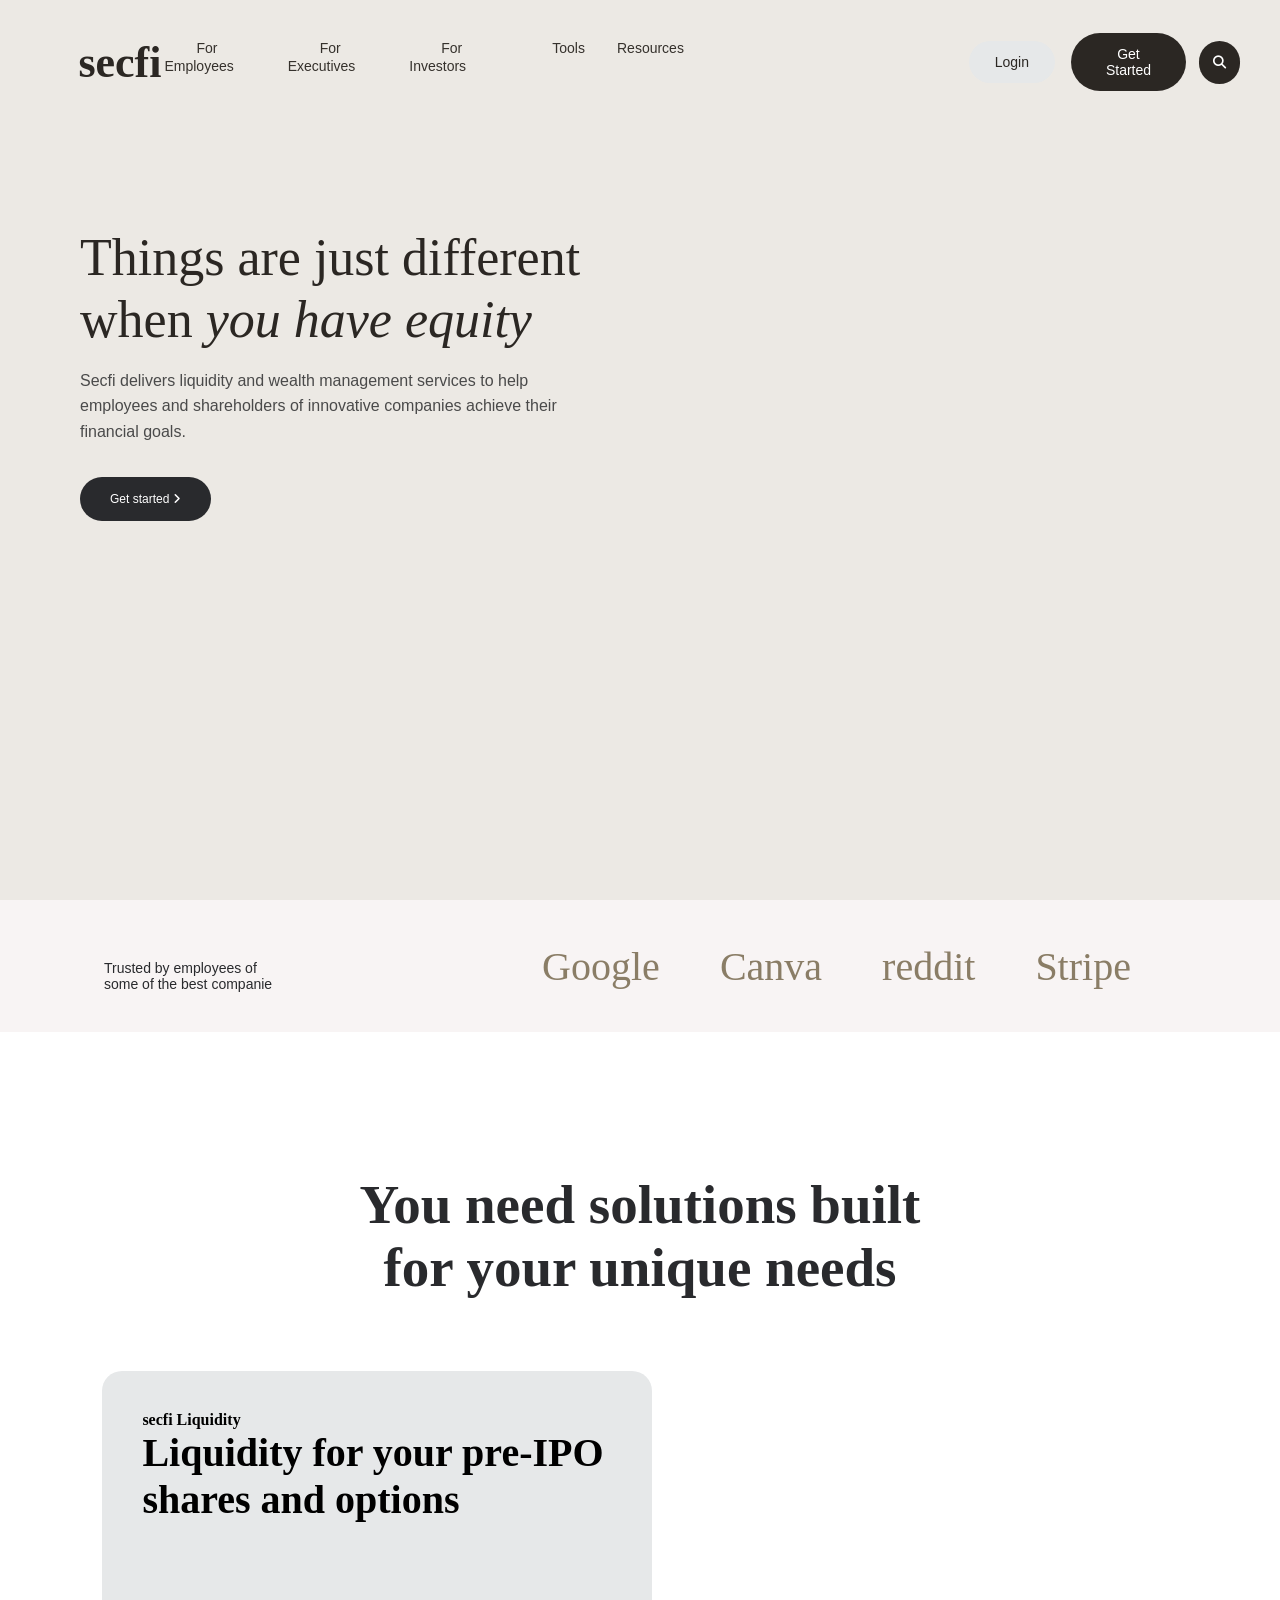
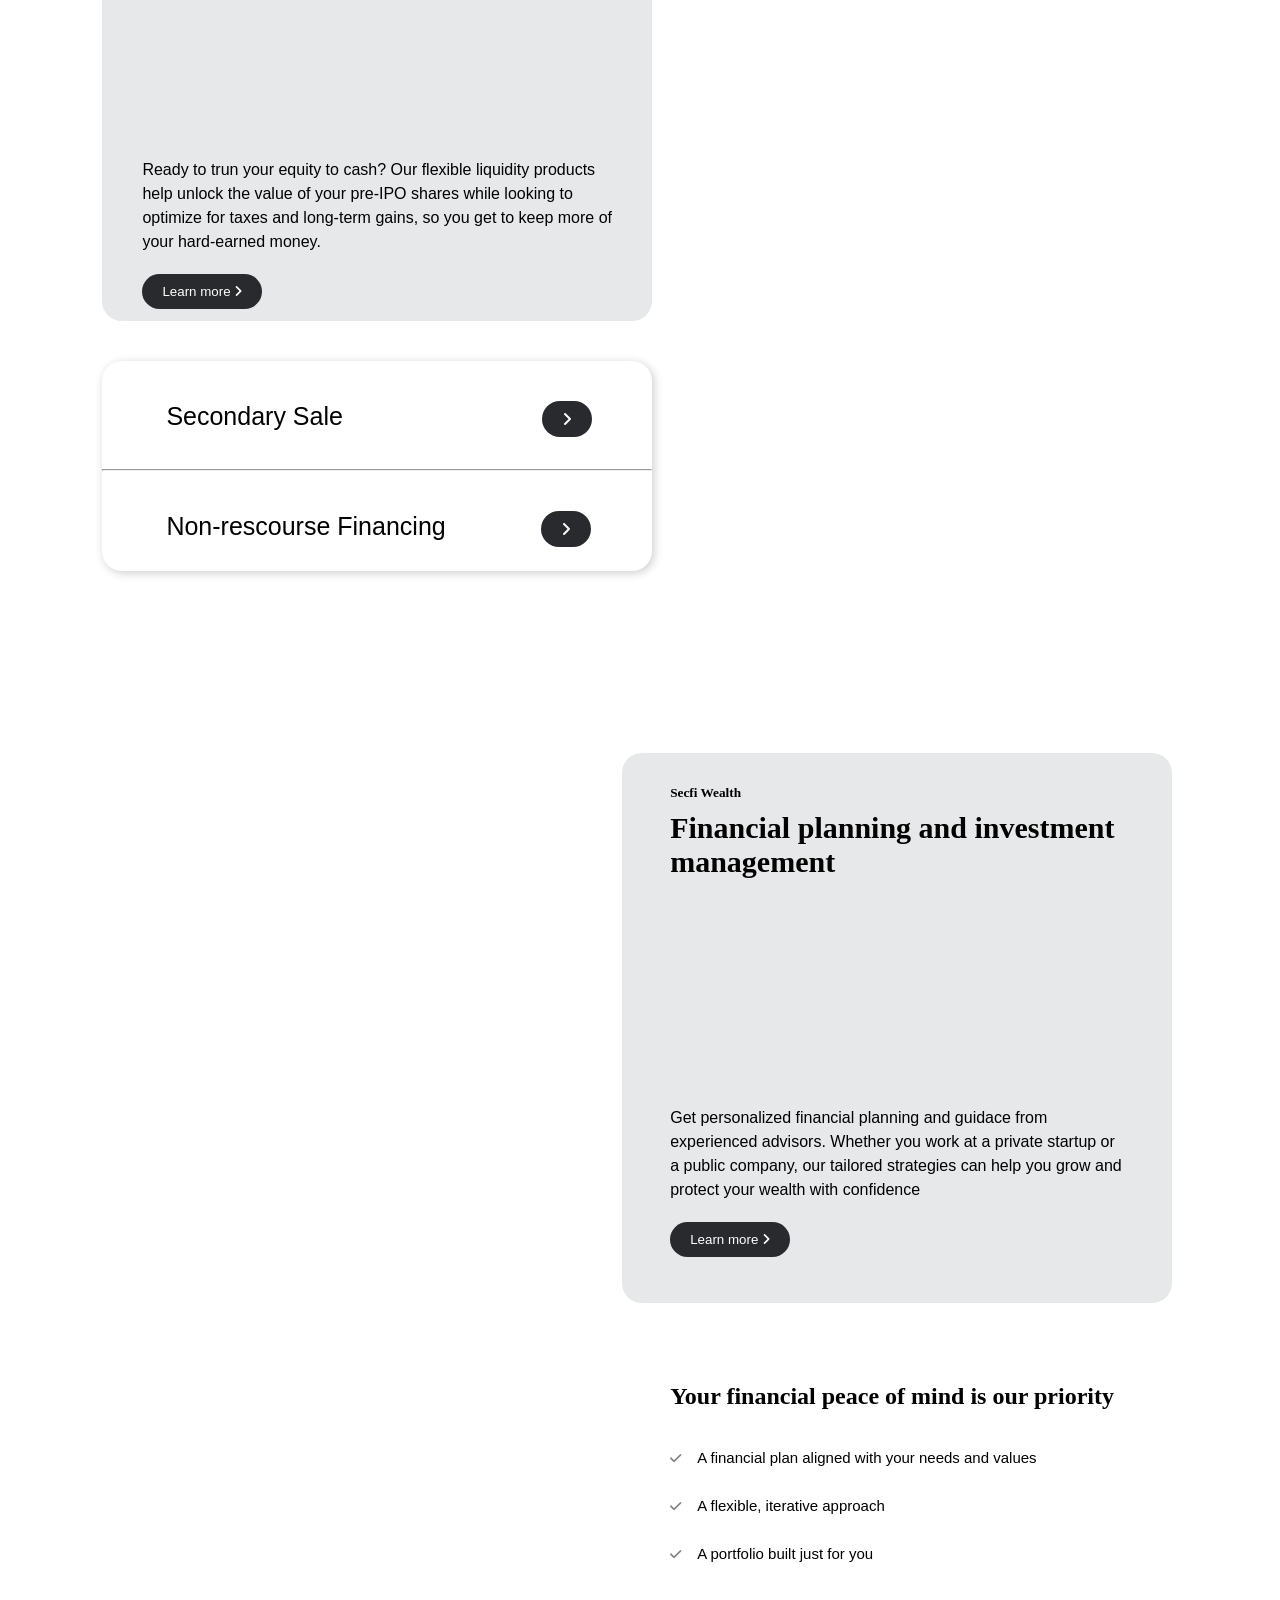
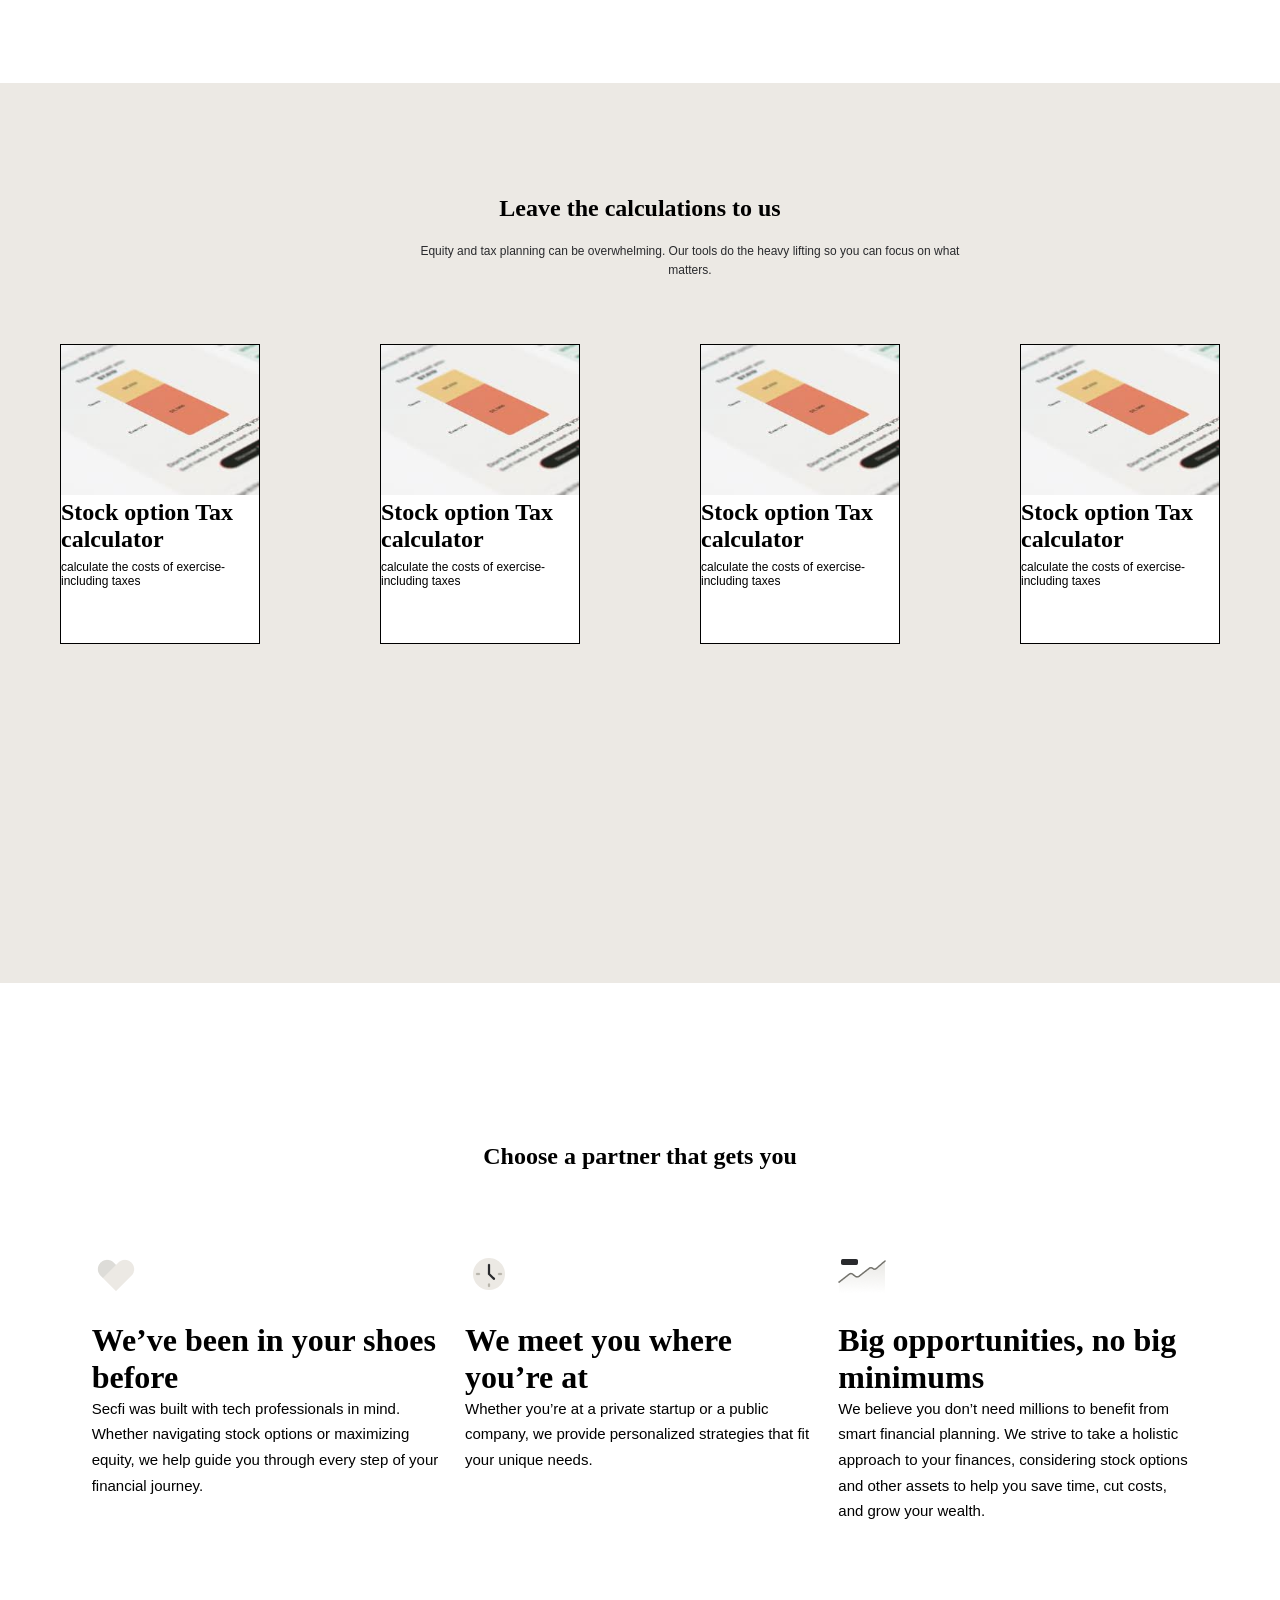
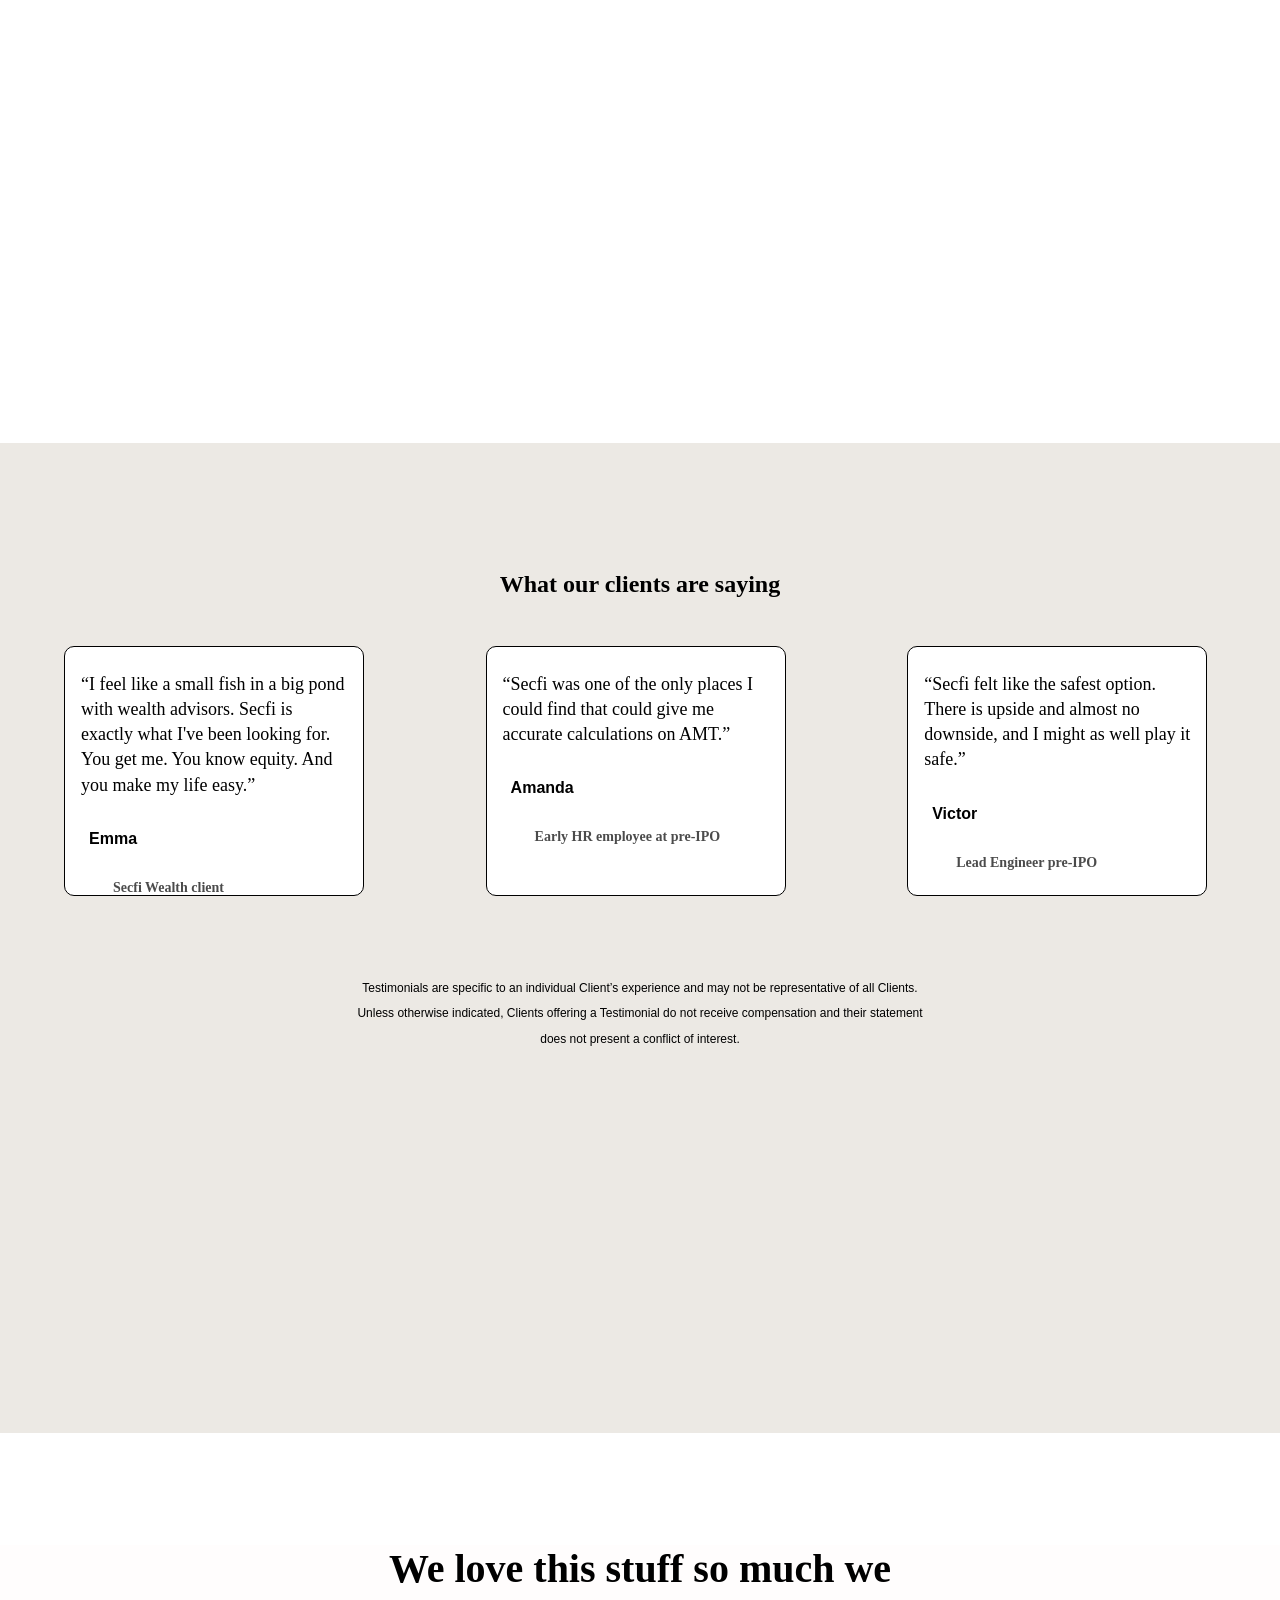
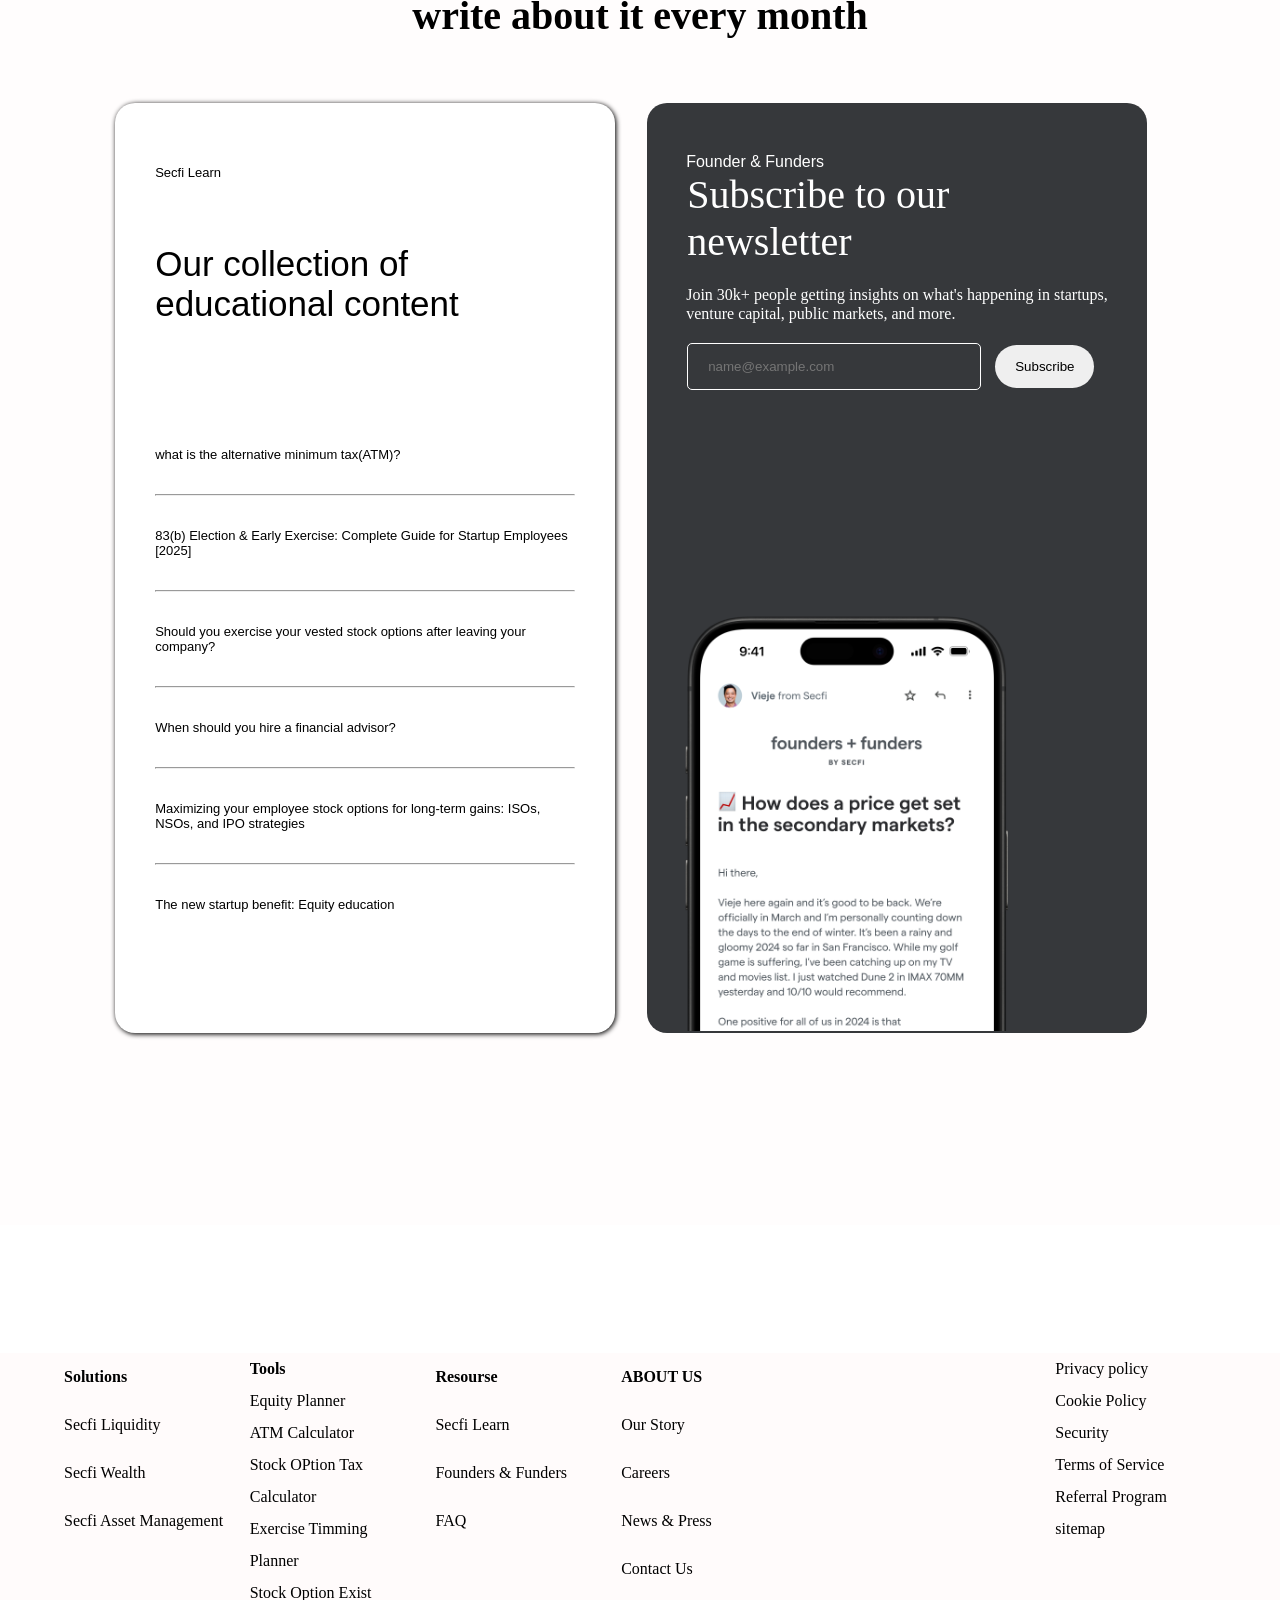
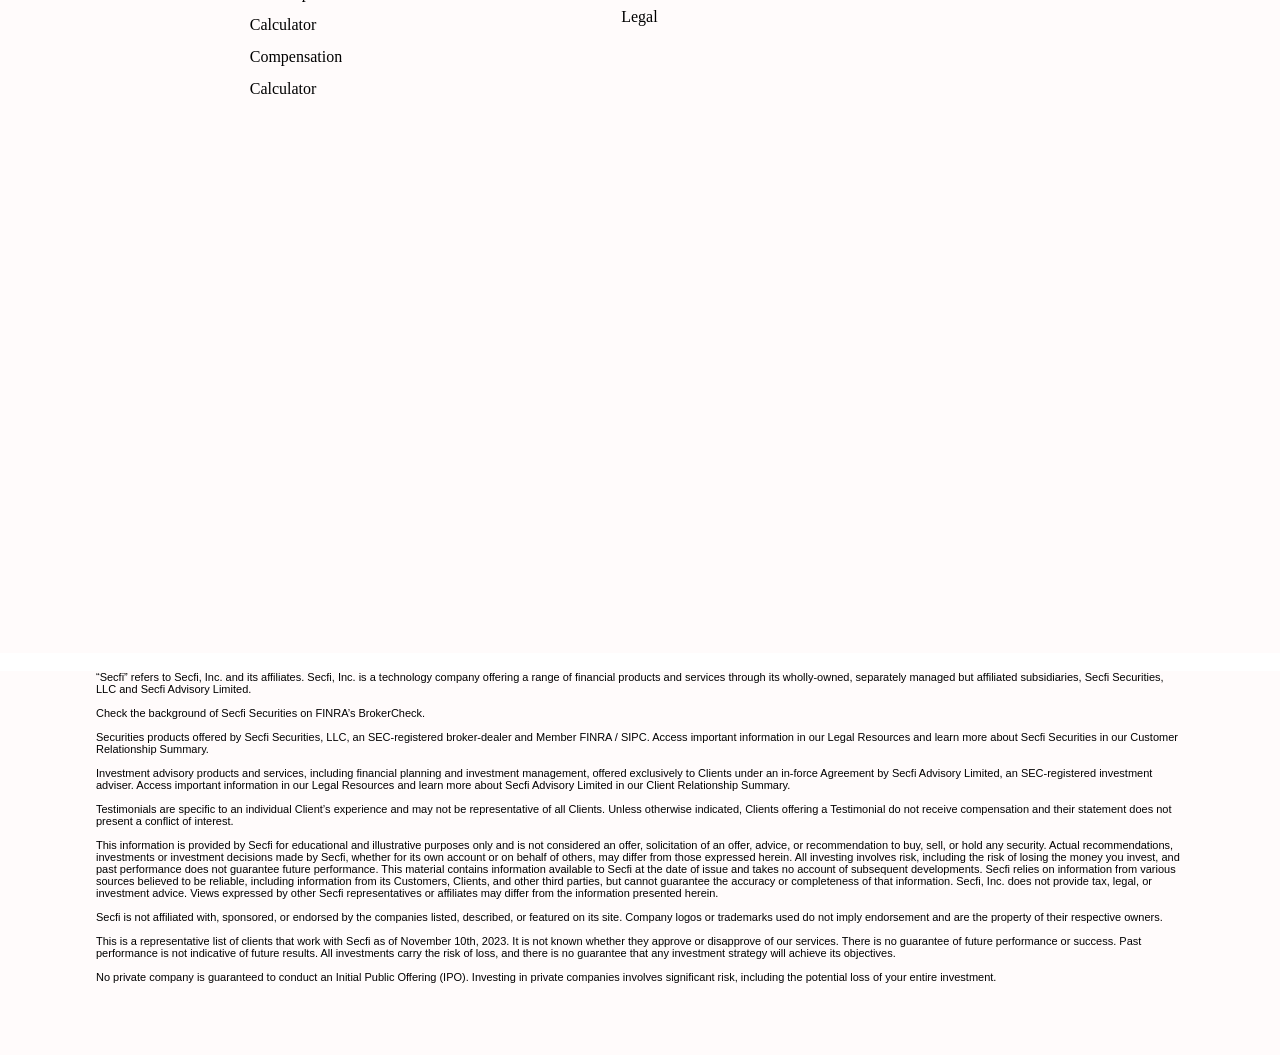
==== index.html @ 32fdd832 "name change Fix index.html file name" ====
<!DOCTYPE html>
<html lang="en">

<head>
    <meta charset="UTF-8">
    <meta name="viewport" content="width=device-width, initial-scale=1.0">
    <title>Secfi Landibg page</title>
    <link rel="stylesheet" href="secfi.css">
    <!-- Reckless & Matter (licensed self-host example) -->
    <link rel="stylesheet" href="fonts/reckless/stylesheet.css">
    <link rel="stylesheet" href="fonts/matter/stylesheet.css">

    <link rel="stylesheet" href="https://cdnjs.cloudflare.com/ajax/libs/font-awesome/6.5.0/css/all.min.css">

    <!-- <link rel="stylesheet" href="https://cdnjs.cloudflare.com/ajax/libs/font-awesome/7.0.1/css/all.min.css"> -->
</head>

<body>
    <div class="hero">
        <header>

            <h1>secfi</h1>
            <ul>
                <li><a href="#">For Employees</a></li>
                <li><a href="#">For Executives</a></li>
                <li><a href="#">For Investors</a></li>
                <li><a href="#">Tools</a></li>
                <li><a href="#">Resources</a></li>


            </ul>
            <div class="buttons">
                <button class="b1" type="button">Login</button>
                <button class="b2" type="button">Get Started</button>

                <button class="b3" type="button" id="round"> <i class="fa fa-search" aria-hidden="true"></i></button>
            </div>
        </header>


        <!-- ..............................main................................... -->


        <section class="main">
            <div class="main-text">
                <h1>Things are just different <br> when <em>you have equity</em></h1>
                <p>Secfi delivers liquidity and wealth management services to help employees and shareholders of
                    innovative companies achieve their financial goals.</p>
                <button class="btn-main">Get started <i class="fa fa-angle-right"></i></button>
            </div>
            <div class="main-video">
                <video src="1st page.mp4" autoplay muted loop></video>
            </div>
        </section>
    </div>

    <!-- <section class="main">
            <h1>Things are just different <br> when you have equity</h1>


            <p>Secfi delivers liquidity and wealth management services to help employees <br> and
                shareholders of innovative companies achieve their financial goals.</p>

            <a href="#">Get started <i class="fa fa-angle-right" aria-hidden="true"></i></a>



            <div class="v1">


                <video src="1st page.mp4" autoplay muted loop>

                </video>
            </div>

        </section>
    </div> -->


    <!-- ..................trust.............. -->
    <section class="trust">
        <p>Trusted by employees of <br>some of the best companie</p>
        <ul>
            <li> Google</li>
            <li> Canva</li>
            <li> reddit</li>
            <li> Stripe</li>
        </ul>
    </section>


    <!-- .........................solution........................  -->
    <section class="solution">
        <h1>You need solutions built <br>for your unique needs</h1>
        <div class="box">
            <div class="adjust">
                <div class="b1">
                    <h4>secfi Liquidity </h4>
                    <h2>Liquidity for your pre-IPO shares and options</h2>
                    <p>Ready to trun your equity to cash? Our flexible liquidity products help unlock
                        the value of your pre-IPO shares while looking to optimize for taxes and long-term gains,
                        so you get to keep more of your hard-earned money.
                    </p>
                    <button type="button">Learn more <i class="fa fa-angle-right" aria-hidden="true"></i></button>




                </div>
                <div class="b3">
                    <p>Secondary Sale <i class="fa fa-angle-right" aria-hidden="true" style="margin-left: 12rem;"></i>
                    </p>
                    <hr>
                    <p>Non-rescourse Financing <i class="fa fa-angle-right" aria-hidden="true"
                            style="margin-left: 5.5rem;"></i></p>
                </div>
            </div>
            <div class="b2">
                <video src="2nd page.mp4" autoplay muted loop>

                </video>
            </div>






        </div>
        <br>
        <br><br>
    </section>



    <!-- .....................section 2nd box.............  -->
    <section class="solution2">

        <div class="box2">

            <div class="b4"> <video src="3rd page.mp4" autoplay muted loop></video></div>
            <div class="adjust2">
                <div class="b5">
                    <h5>Secfi Wealth</h5>
                    <h2>Financial planning and investment
                        management
                    </h2>
                    <p>Get personalized financial planning and guidace from experienced
                        advisors. Whether you work at a private startup or a public company,
                        our tailored strategies can help you grow and protect your wealth
                        with confidence
                    </p>
                    <button type="button">Learn more <i class="fa fa-angle-right" aria-hidden="true"></i></button>
                </div>
                <div class="b6">
                    <h2>Your financial peace of mind is our priority</h2>
                    <p> <i class="fa fa-check" aria-hidden="true"
                            style="margin-right: 16px;font-size: 13px ; color:gray"></i>A financial plan aligned with
                        your needs and values</p>
                    <p> <i class="fa fa-check" aria-hidden="true"
                            style="margin-right: 16px;font-size: 13px ; color:gray"></i>A flexible, iterative approach
                    </p>
                    <p> <i class="fa fa-check" aria-hidden="true"
                            style="margin-right: 16px; font-size: 13px ; color:gray"></i>A portfolio built just for you
                    </p>
                </div>
            </div>
        </div>

    </section>

    <!-- ....................calculation.............  -->
  

    <section class=" calculate">

        <h1>Leave the calculations to us</h1>
        <p id="pp">Equity and tax planning can be overwhelming. Our tools do the heavy lifting so you can focus on what <br>
            matters.</p>
        <div class="call">
            <div class="c1">
                <img src="secfi image.jpeg">

                <h2>Stock option Tax calculator</h2>
                <p>calculate the costs of exercise-including taxes</p>

            </div>
            <div class="card2">
                <img src="secfi image.jpeg">
                <h2>Stock option Tax calculator</h2>
                <p>calculate the costs of exercise-including taxes</p>

            </div>
            <div class="card3">
                <img src="secfi image.jpeg">
                <h2>Stock option Tax calculator</h2>
                <p>calculate the costs of exercise-including taxes</p>
            </div>
            <div class="card4">
                <img src="secfi image.jpeg">
                <h2>Stock option Tax calculator</h2>
                <p>calculate the costs of exercise-including taxes</p>
            </div>
        </div>
    </section>




        <!-- ...............partner.......  -->
        <section class="partner">
            <h1>Choose a partner that gets you</h1>
            <div class="text">
                <div class="t1">
                    <img src="heart.png">
                    <h2>We’ve been in your shoes before</h2>
                    <p>Secfi was built with tech professionals in mind. Whether navigating stock options or maximizing
                        equity, we help guide you through every step of your financial journey.</p>

                </div>
                <div class="t2">
                    <img src="clock.png">
                    <h2>We meet you where you’re at</h2>
                    <p>Whether you’re at a private startup or a public company, we provide personalized strategies that
                        fit
                        your unique needs.</p>

                </div>
                <div class="t3">
                    <img src="graph.png">
                    <h2>Big opportunities, no big minimums</h2>
                    <p>We believe you don’t need millions to benefit from smart financial planning. We strive to take a
                        holistic approach to your finances, considering stock options and other assets to help you save
                        time, cut costs, and grow your wealth.</p>

                </div>

            </div>



        </section>


        <section class="review">
            <h1 class="heading">What our clients are saying</h1>

            <div class="rew">


                <div class="card">
                    <div class="card-content">
                        <h4>
                            “I feel like a small fish in a big pond with wealth advisors.
                            Secfi is exactly what I've been looking for.
                            You get me. You know equity. And you make my life easy.”
                        </h4>

                        <div class="left-side">
                            <p class="name">Emma</p>
                            <h5 class="role">Secfi Wealth client</h5>
                        </div>
                    </div>
                </div>

                <!-- CARD 2 -->
                <div class="card">
                    <div class="card-content">
                        <h4>
                            “Secfi was one of the only places I could find that could give me
                            accurate calculations on AMT.”
                        </h4>

                        <div class="left-side">
                            <p class="name">Amanda</p>
                            <h5 class="role">Early HR employee at pre-IPO</h5>
                        </div>
                    </div>
                </div>


                <div class="card">
                    <div class="card-content">
                        <h4>
                            “Secfi felt like the safest option. There is upside and almost no downside,
                            and I might as well play it safe.”
                        </h4>

                        <div class="left-side">
                            <p class="name">Victor</p>
                            <h5 class="role">Lead Engineer pre-IPO</h5>
                        </div>
                    </div>
                </div>

            </div>

            <p class="note">
                Testimonials are specific to an individual Client’s experience and may not be representative of all
                Clients.
                Unless otherwise indicated, Clients offering a Testimonial do not receive compensation and their
                statement does not present a conflict of interest.
            </p>
        </section>



        <!-- ........faQ.......  -->
        <section class="faq">
            <h1>We love this stuff so much we <br> write about it every month</h1>
            <div class="faq-img">
                <div class="qus">
                    <div class="qus-adj">
                        <p id="sefi">Secfi Learn</p>
                        <p id="qh">Our collection of educational content</p>

                        <p>what is the alternative minimum tax(ATM)?
                        </p>
                        <hr>
                        <p>83(b) Election & Early Exercise: Complete Guide for Startup Employees [2025]</p>

                        <hr>
                        <p>Should you exercise your vested stock options after leaving your company?</p>
                        <hr>
                        <p>When should you hire a financial advisor?
                        </p>
                        <hr>
                        <p>Maximizing your employee stock options for long-term gains: ISOs, NSOs, and IPO strategies
                        </p>
                        <hr>
                        <p>The new startup benefit: Equity education
                        </p>

                    </div>
                </div>
                <div class="sub">
                    <p>Founder & Funders</p>
                    <div id="p1">Subscribe to our newsletter</div>
                    <div id="pp">Join 30k+ people getting insights on what's happening in startups, venture capital,
                        public
                        markets, and more.</div>
                    <form>
                        <input id="email" type="email" name="email " placeholder="name@example.com">
                        <input id="but" type="submit" value="Subscribe">
                    </form>

                    <img src="secfi em.png">
                </div>
            </div>
        </section>

        <!-- .....................list.................  -->
        <section class="list ">

            <div class="table">
                <div class="sol">
                    <ul>
                        <li>
                            <h4>Solutions</h4>
                        </li>
                        <li>Secfi Liquidity</li>
                        <li>Secfi Wealth</li>
                        <li>Secfi Asset Management</li>
                    </ul>
                </div>
                <div class="tool">
                    <ul>
                        <li>
                            <h4>Tools</h4>
                        </li>
                        <li>Equity Planner </li>
                        <li> ATM Calculator </li>
                        <li> Stock OPtion Tax Calculator</li>
                        <li> Exercise Timming Planner</li>
                        <li> Stock Option Exist Calculator</li>
                        <li> Compensation Calculator</li>
                    </ul>
                </div>
                <div class="res">
                    <ul>
                        <li>
                            <h4>Resourse</h4>
                        </li>
                        <li>Secfi Learn</li>
                        <li> Founders & Funders</li>
                        <li>FAQ</li>
                    </ul>
                </div>
                <div class="about">
                    <ul>
                        <li>
                            <h4>ABOUT US</h4>
                        </li>
                        <li>Our Story</li>
                        <li> Careers</li>
                        <li> News & Press</li>
                        <li>Contact Us</li>
                        <li>Legal</li>
                    </ul>

                </div>
                <div class="social">
                    <ul id="icon">



                        <li>Privacy policy</li>
                        <li> Cookie Policy</li>
                        <li>Security </li>
                        <li> Terms of Service</li>
                        <li>Referral Program </li>
                        <li> sitemap</li>
                    </ul>

                </div>

            </div>
        </section>
        <br>
        <section class="data">
            <p>
                “Secfi” refers to Secfi, Inc. and its affiliates. Secfi, Inc. is a technology company offering a range
                of
                financial products and services through its wholly-owned, separately managed but affiliated
                subsidiaries,
                Secfi Securities, LLC and Secfi Advisory Limited.
                <br><br>

                Check the background of Secfi Securities on FINRA’s BrokerCheck. <br><br>
                Securities products offered by Secfi Securities, LLC, an SEC-registered broker-dealer and Member FINRA /
                SIPC. Access important information in our Legal Resources and learn more about Secfi Securities in our
                Customer Relationship Summary. <br><br>

                Investment advisory products and services, including financial planning and investment management,
                offered
                exclusively to Clients under an in-force Agreement by Secfi Advisory Limited, an SEC-registered
                investment
                adviser. Access important information in our Legal Resources and learn more about Secfi Advisory Limited
                in
                our Client Relationship Summary. <br><br>

                Testimonials are specific to an individual Client’s experience and may not be representative of all
                Clients.
                Unless otherwise indicated, Clients offering a Testimonial do not receive compensation and their
                statement
                does not present a conflict of interest. <br><br>

                This information is provided by Secfi for educational and illustrative purposes only and is not
                considered
                an offer, solicitation of an offer, advice, or recommendation to buy, sell, or hold any security. Actual
                recommendations, investments or investment decisions made by Secfi, whether for its own account or on
                behalf
                of others, may differ from those expressed herein. All investing involves risk, including the risk of
                losing
                the money you invest, and past performance does not guarantee future performance. This material contains
                information available to Secfi at the date of issue and takes no account of subsequent developments.
                Secfi
                relies on information from various sources believed to be reliable, including information from its
                Customers, Clients, and other third parties, but cannot guarantee the accuracy or completeness of that
                information. Secfi, Inc. does not provide tax, legal, or investment advice. Views expressed by other
                Secfi
                representatives or affiliates may differ from the information presented herein. <br><br>

                Secfi is not affiliated with, sponsored, or endorsed by the companies listed, described, or featured on
                its
                site. Company logos or trademarks used do not imply endorsement and are the property of their respective
                owners. <br><br>

                This is a representative list of clients that work with Secfi as of November 10th, 2023. It is not known
                whether they approve or disapprove of our services. There is no guarantee of future performance or
                success.
                Past performance is not indicative of future results. All investments carry the risk of loss, and there
                is
                no guarantee that any investment strategy will achieve its objectives. <br><br>

                No private company is guaranteed to conduct an Initial Public Offering (IPO). Investing in private
                companies
                involves significant risk, including the potential loss of your entire investment.
            </p>
            <br><br>
        </section>
</body>

</html>
---- secfi.css ----
@font-face {
    font-family: 'Reckless';
    src: url('fonts/Reckless-Regular.woff2') format('woff2'),
         url('fonts/Reckless-Regular.woff') format('woff');
    font-weight: 400;
}

@font-face {
    font-family: 'Matter';
    src: url('fonts/Matter-Regular.woff2') format('woff2'),
         url('fonts/Matter-Regular.woff') format('woff');
    font-weight: 200;
}

* {
    padding: 0;
    margin: 0;
    box-sizing: border-box;
}
section{
    margin-top: 0px;
}

h1, h2, h3 {
    font-family: 'Reckless', serif;
}

p, span, a {
    font-family: 'Matter', Helvetica, Arial, sans-serif;
}



.hero {

    background: #ece9e4;
    width: 100%;
    min-height: 100vh;
}


header {
    display: flex;
    /* justify-content: space-between; */
    align-items: center;
    padding: 20px 40px;
    margin-left: 3%;
    
}

.hero h1 {
    
    color: rgb(43, 39, 35);
    font-size: 44px;
    margin-top: 10px;
   
}

.hero ul {
    display: flex;
    list-style: none;
    padding: 18px 3px;
   

}

.hero ul li a {
    margin-left: 2rem;
    text-decoration: none;
    color: rgb(53, 49, 44);
    font-size: 14px;


}

.buttons {
   margin-left: 24%;
    display: flex;
    gap: 10px;
    justify-content: flex-start;
    align-items: center;
    margin-top: 10px;
}

.buttons .b1 {
    padding: 13px 26px;
    border-radius: 50px;
    font-size: 14px;
    margin: 3px;
    background-color: #e6e8e9;
    color: rgb(43, 39, 35);
    border: none;

}

.buttons .b2 {
    padding: 13px 24px;
    border-radius: 50px;
    font-size: 14px;
    margin: 3px;
    background-color: rgb(43, 39, 35);
    color: white;
    border: none;
    text-align: center;
}

.buttons .b3 {
    padding: 14px;
    border-radius: 50px;
    
    background-color: rgb(43, 39, 35);
    color: white;
    border: none;
}


/* ............................................main..........................  */
.main {
    display: flex;
    justify-content: space-between;
    align-items: center;
    padding: 60px 80px;
    gap: 40px;
}

.main-text {
    /* display: flex; */
    /* flex-direction: column; */
    gap: 20px;
    max-width: 600px;

}

.main-text h1 {
    margin-top: 10%;
    font-size: 52px;
    font-weight: 100;
    line-height: 1.2;
    margin-bottom: 1rem;
}

.main-text p {
    font-size: 16px;
    color: #4a4a4a;
    line-height: 1.6;
    margin-bottom: 2rem;
}

.btn-main {

    background-color: #292A2D;
    color: #fff;
    padding: 15px 30px;
    border-radius: 50px;
    font-size: 12px;
 /* background-color: #292A2D;  */
 border: none;
}

.main-video video {
    width: 550px;
    
    border-radius: 20px;
    object-fit: cover;
}







/* ..................................trust.......................  */
.trust {
    width: 100%;
    display: flex;

    background-color: rgb(248, 244, 244);
    padding: 40px;

    align-items: center;
    /* flex-direction: column; */

}

.trust p {
    margin-left: 4rem;
    margin-top: 20px;
    color: #292A2D;
    font-size: 14px;
}

.trust ul {
    display: flex;
    margin-left: 20%;
    list-style: none;
}

.trust ul li {
    color: rgb(138, 125, 102);
    text-decoration: none;
    margin: 0 30px;
    font-size: 40px;
}


/* ...............................solution.....................  */

.solution {
    width: 100%;
    min-height: 100vh;
    background-color: #fff;

}

.solution h1 {

    text-align: center;
    margin-top: 11%;
    font-size: 55px;
    color: #292A2D;
    margin-bottom: 3.5rem;
}

.box {
    display: flex;
    padding: 1rem 8%;
    justify-content: space-between;


}

.solution .b1 {
    width: 550px;
    height: 550px;
    
    border-radius: 20px;
    background-color: #e6e8e9;
    padding: 2.5rem;
}

.adjust .b1 h2 {
    font-size: 40px;

}
.adjust .b1 p,
.adjust2 .b5 p {
    margin-top: 1rem; /* small spacing */
    line-height: 1.5rem;
}

.solution .b2 video,
.solution2 .b4 video {
    width: 530px;
    height: 800px;
    object-fit: cover;
}


.adjust .b1 p {
    margin-top: 50%;
}

.adjust .b1 button {
    margin-top: 20px;
    padding: 10px 20px;
    background-color: #292A2D;
    color: white;
    border: none;
    border-radius: 50px;
}

.solution .b2 {
    width: 530px;
    height: 800px;
    /* border: 1px solid black; */
    border-radius: 20px;
}

.solution .b2 video {
    width: 530px;
    height: 800px;
    object-fit: cover;
    border-radius: 20px;
}

.solution .b3 {
    width: 550px;
    height: 210px;
    /* border: 1px solid black; */
    margin-top: 2.5rem;
    border-radius: 20px;
    background-color: rgb(255, 255, 255);
    box-shadow: 2px 2px 10px rgba(0, 0, 0,0.2);
}

.solution .b3 p {
    padding: 2.5rem 1rem 2rem 4rem;
    font-size: 25px;
}

.solution .b3 .fa {
    background-color: #292A2D;
    border-radius: 50px;
    color: white;
padding: 10px 20px;
font-size: 16px;
}

.adjust {
    display: block;
}

                                     /* .........solution2............  */
.solution2 {
    padding: 5rem 9%;
    margin-top: 2rem;
    background-color:  #ffffff;
}

.solution2 .box2 {
    display: flex;
    /* margin-top: 6rem; */
    justify-content: space-between;

}

.solution2 .box2 .b4 {
    width: 507px;
    height: 850px;
    /* border: 1px solid black; */
}

.solution2 .box2 .b4 video {
    object-fit: cover;
    width: 507px;
    height: 850px;
    border-radius: 20px;
}

.adjust2 {
    display: block;
}

.adjust2 .b5 {
    width: 550px;
    height: 550px;
    /* border: 1px solid black; */
    background-color: #e6e8e9;
    border-radius: 20px;
    padding: 2rem 3rem;
}

.adjust2 .b5 h2 {
    margin-top: 10px;
    font-size: 30px;
}

.adjust2 .b5 p {
    margin-top: 50%;
}

.adjust2 .b5 button {
    margin-top: 20px;
    padding: 10px 20px;
    background-color: #292A2D;
    color: white;
    border: none;
    border-radius: 50px;
}

.adjust2 .b6 {
    width: 550px;
    height: 267px;
    /* border: 1px solid black; */
    margin-top: 2rem;
    background-color: white;
    border-radius: 20px;
    padding: 3rem 3rem;
}

.adjust2 .b6 h2 {
    margin-bottom: 1.5rem;
}

.adjust2 .b6 p {
    line-height: 3rem;
    font-size: 15px;
}

/* ....................................cards....................  */
.calculate{
    background-color: #ece9e4;
    /* margin-bottom: 30%; */
    min-height: 100vh;
}
.calculate h1{
    text-align: center;
    padding: 7rem 0 0 0;
}
.calculate #pp{
    text-align: center;
    margin-top: 20px;
font-size: 12px;
color: #292A2D;
}
.calculate .call{
    display: flex;
    justify-content: space-around;
margin-top: 5%;
    
}
.call .c1{
    width: 200px ;
    height: 300px;
    border: 1px solid black;
    background-color: white;
      

    
}
.call .c1 img{
    width: 198px;
    height: 150px;
}
.call .c1 p{
    left: 0;
    font-size: 12px;
    margin-top: 7px;
}
.call .card2{
    width: 200px ;
    height: 300px;
    border: 1px solid black;
    background-color: white;
      

    
}
.call .card2 img{
    width: 198px;
    height: 150px;
}
.call .card2 p{
    left: 0;
    font-size: 12px;
    margin-top: 7px;
}
.call .card3{
    width: 200px ;
    height: 300px;
    border: 1px solid black;
    background-color: white;
      

    
}
.call .card3 img{
    width: 198px;
    height: 150px;
}

.call .card3 p{
    left: 0;
    font-size: 12px;
    margin-top: 7px;
}
.call .card4{
    width: 200px ;
    height: 300px;
    border: 1px solid black;
    background-color: white;
      

    
}
.call .card4 img{
    width: 198px;
    height: 150px;
}
 .call .card4 p{
    left: 0;
    font-size: 12px;
    margin-top: 7px;
}   

/* ..........................text.......................  */
.partner {
    width: 100%;
   min-height: 100vh;
   background-color: white;
   

}

.partner h1 {
    text-align: center;
    margin-top: 10rem;

}

.text {
    display: flex;
    /* gap: 1rem; */
    margin-top: 5rem;
    justify-content: space-around;
    padding: 0 5rem;

}


.text .t1 {
    width: 350px;
    height: 400px;
    /* border: 1px solid black; */
}
.text .t1 h2{
    font-size: 32px;
    margin-top: 20px;
}
.text .t1 p{
    font-size: 15px;
    line-height: 1.6rem;
}
.text .t2 {
    width: 350px;
    height: 400px;
    /* border: 1px solid black; */
    /* margin-left: 1rem; */
}
.text .t2 h2{
    font-size: 32px;
    margin-top: 20px;
}
.text .t2 p{
    font-size: 15px;
    line-height: 1.6rem;
}

.text .t3 {
    width: 350px;
    height: 400px;
    /* border: 1px solid black; */
    /* margin-left: 1rem; */
}
.text .t3 h2{
    font-size: 32px;
    margin-top: 20px;
}
.text .t3 p{
    font-size: 15px;
    line-height: 1.6rem;
}

/* ..................... review..................  */

.review {
    width: 100%;
    min-height: 110vh;
    padding: 5rem 0 0 0;
    background-color: #ece9e4;
}

.review .heading {
    text-align: center;
    margin: 3rem 0 3rem;
}

.rew {
    display: flex;
    margin-left: 4rem;
    gap :10%;

    
}

.card {
    width: 300px;
    height: 250px;
    background: white;
    padding: 1rem;
    border-radius: 10px;
    border: 1px solid black;
    
}

.card-content {
    /* display: flex; */
    justify-content: space-between;
    align-items: flex-start;

}

.card-content h4 {
    /* flex: 1; */
    font-weight: 300;
    font-size: 18px;
    line-height: 1.4;
    margin-top: 9px;
}

.left-side {
   
    text-align: left;
    gap: 0.5rem;
    margin: 2rem 0;
}

.name {
    font-weight: bold;
    margin: 0.5em;
}

.role {
    font-size: 14px;
    opacity: 0.7;
    line-height: 1.2;
    margin : 2rem 
    
}

.review .note {
    text-align: center;
    margin: 3rem 27%;
    font-size: 12px;
    margin-top: 5rem;
    line-height: 1.6rem;
}


/* .....................faq.....................  */
.faq {
    width: 100%;
    height: 80rem;
margin-bottom: 10%;
background-color: #fffdfd;

}

.faq h1 {
    text-align: center;
    margin-top: 7rem;
    font-size: 40px;
}

.faq-img {
    display: flex;
    margin: 4rem 9%;


}

.qus {
    width: 500px;
    height: 930px;
    /* border: 1px solid black; */
    border-radius: 20px;
    background-color: white;
    box-shadow: 1px 1px 5px 0.2px;
}
.qus .qus-adj{
    padding: 30px 40px;


}
.qus-adj #qh{
    
    font-size: 35px;
    margin-bottom: 14%;
}
.qus-adj p{
    padding: 2rem  0 2rem 0;
    font-size: 13px;
}

.sub {
    width: 500px;
    height: 930px;
    
    margin-left: 2rem;
    background-color: #36383b;
    border-radius: 20px;

}

.faq .sub p {
    color: white;
    margin-top: 10%;
    margin-left: 7.8%;
}

#p1 {
    color: white;
    font-size: 40px;
    padding: 0 40px;
}

#pp {
    color: white;
    margin-top: 20px;
    margin-left: 7.8%;
    line-height: 1.2rem;
    font-size: 16px;

}

.faq .sub form {
    margin: 20px 40px;
}


 .faq .sub form #email {
    padding: 15px 20px;
    width: 70%; /* fits container */
    background: transparent;
    border: 1px solid white;
    border-radius: 5px;
}

.faq .sub form #but {
    padding: 14px 20px;
    margin-left: 10px;
    border-radius: 50px;
    border: none;
}

.faq .sub img {
    width: 400px;
padding-top: 11.5rem;


    
}




/* ......................list...................   */
.list {
    width: 100%;
    min-height: 100vh;
    padding:  0 5%;
    background-color: #fffbfb;
    
    

}

.table {
    display: flex;
    gap: 20px;
    
}


.sol {
    width: 250px;
    height: 300px;
    /* border: 1px solid black; */
}
.sol ul{
    display: block;
    list-style: none;
    
}
.sol ul li{
    line-height: 3rem;
}

.tool {
    width: 250px;
    height: 300px;
    /* border: 1px solid black; */
    margin-left: 5px;
}
.tool ul{
    display: block;
    list-style: none;
}
.tool ul li{
    line-height: 2rem;
}

.res {
    width: 250px;
    height: 300px;
    /* border: 1px solid black; */
    margin-left: 5px;
}
.res ul{
    display: block;
    list-style: none;
}
.res ul li{
    line-height: 3rem;
}

.about {
    width: 250px;
    height: 300px;
    /* border: 1px solid black; */
    margin-left: 5px;
}
.about ul{
display: block;
list-style: none;
}
.about ul li{
    line-height: 3rem;
}
.social {
    margin-left: 22%;
    width: 250px;
    height: 300px;
    /* border: 1px solid black; */
    
    /* justify-content: space-between; */


}
.social ul li{
    line-height: 2rem;
}
.social #icon{
    display: block;
    list-style: none;
}
                            /* ...................end text..............  */
      .data{
        padding: 0 6rem 3rem;
        font-size: 11px;
        background-color: #fffbfb;
      }
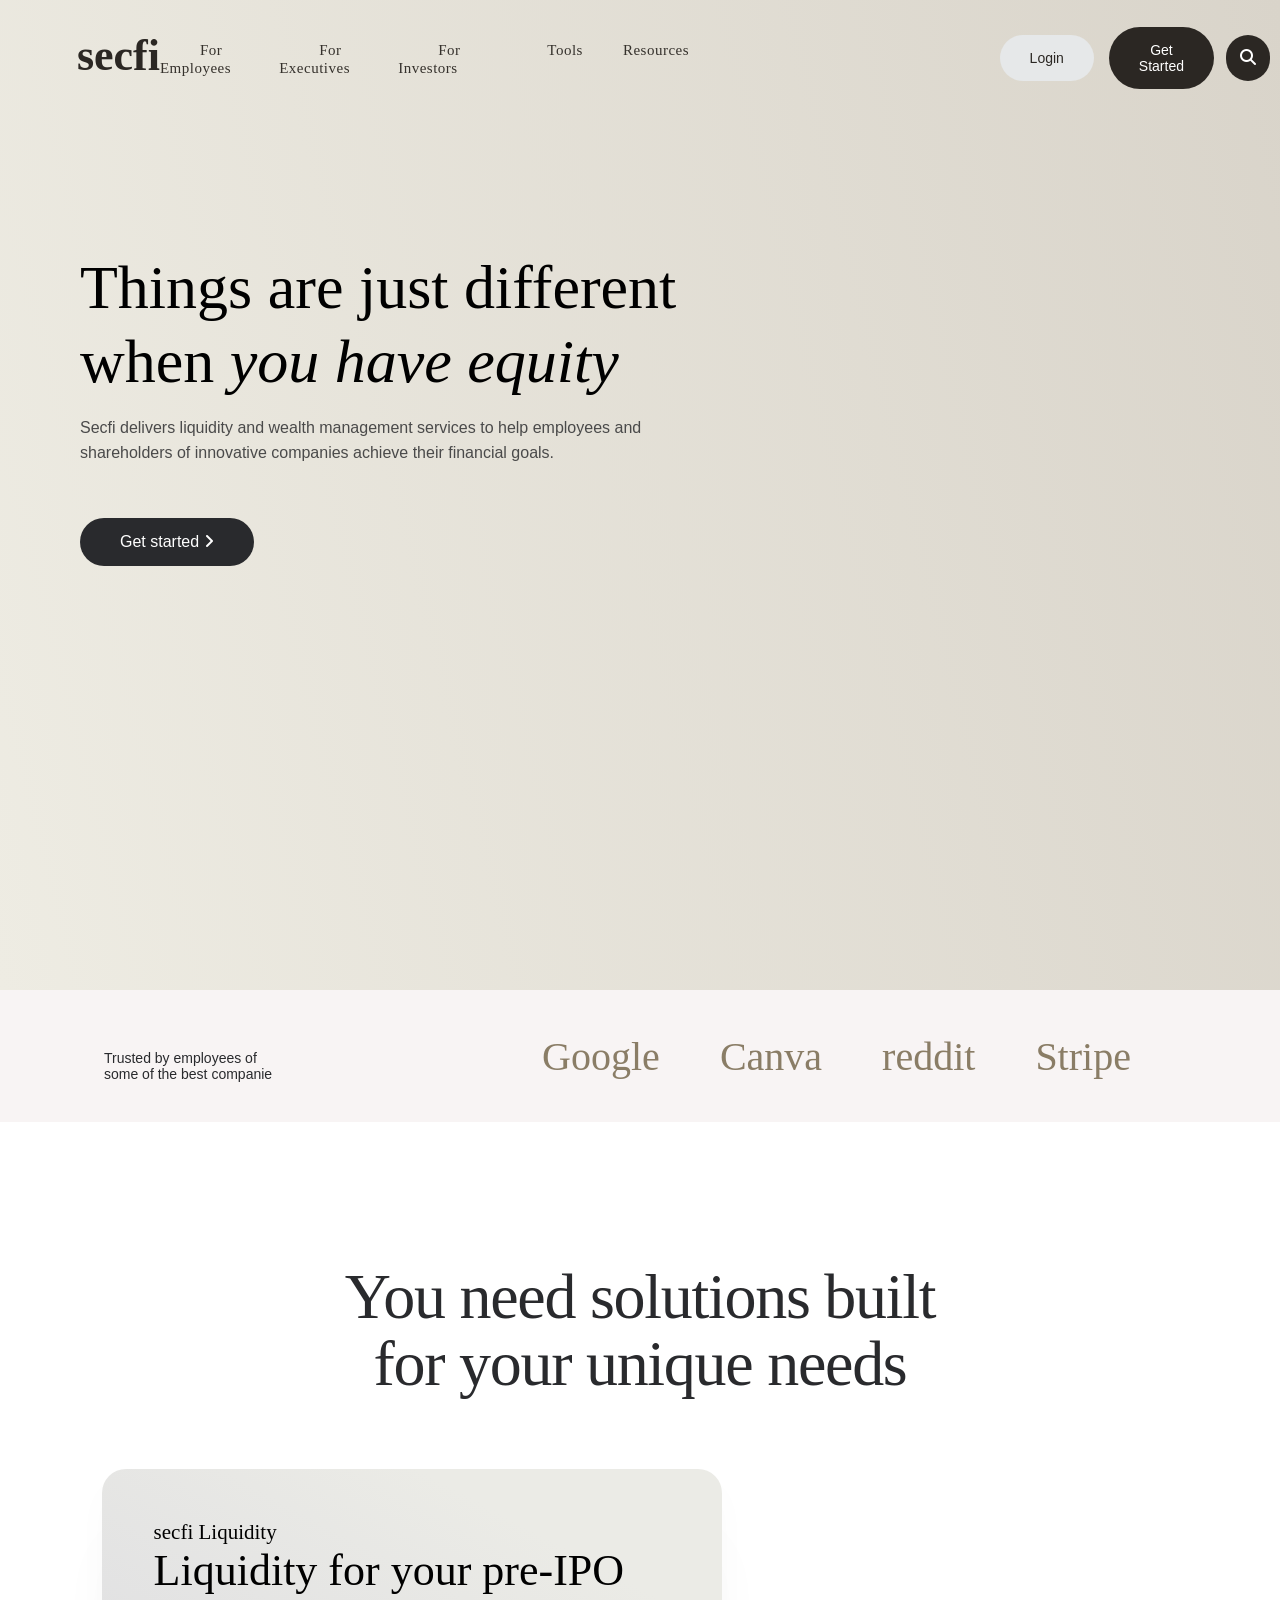
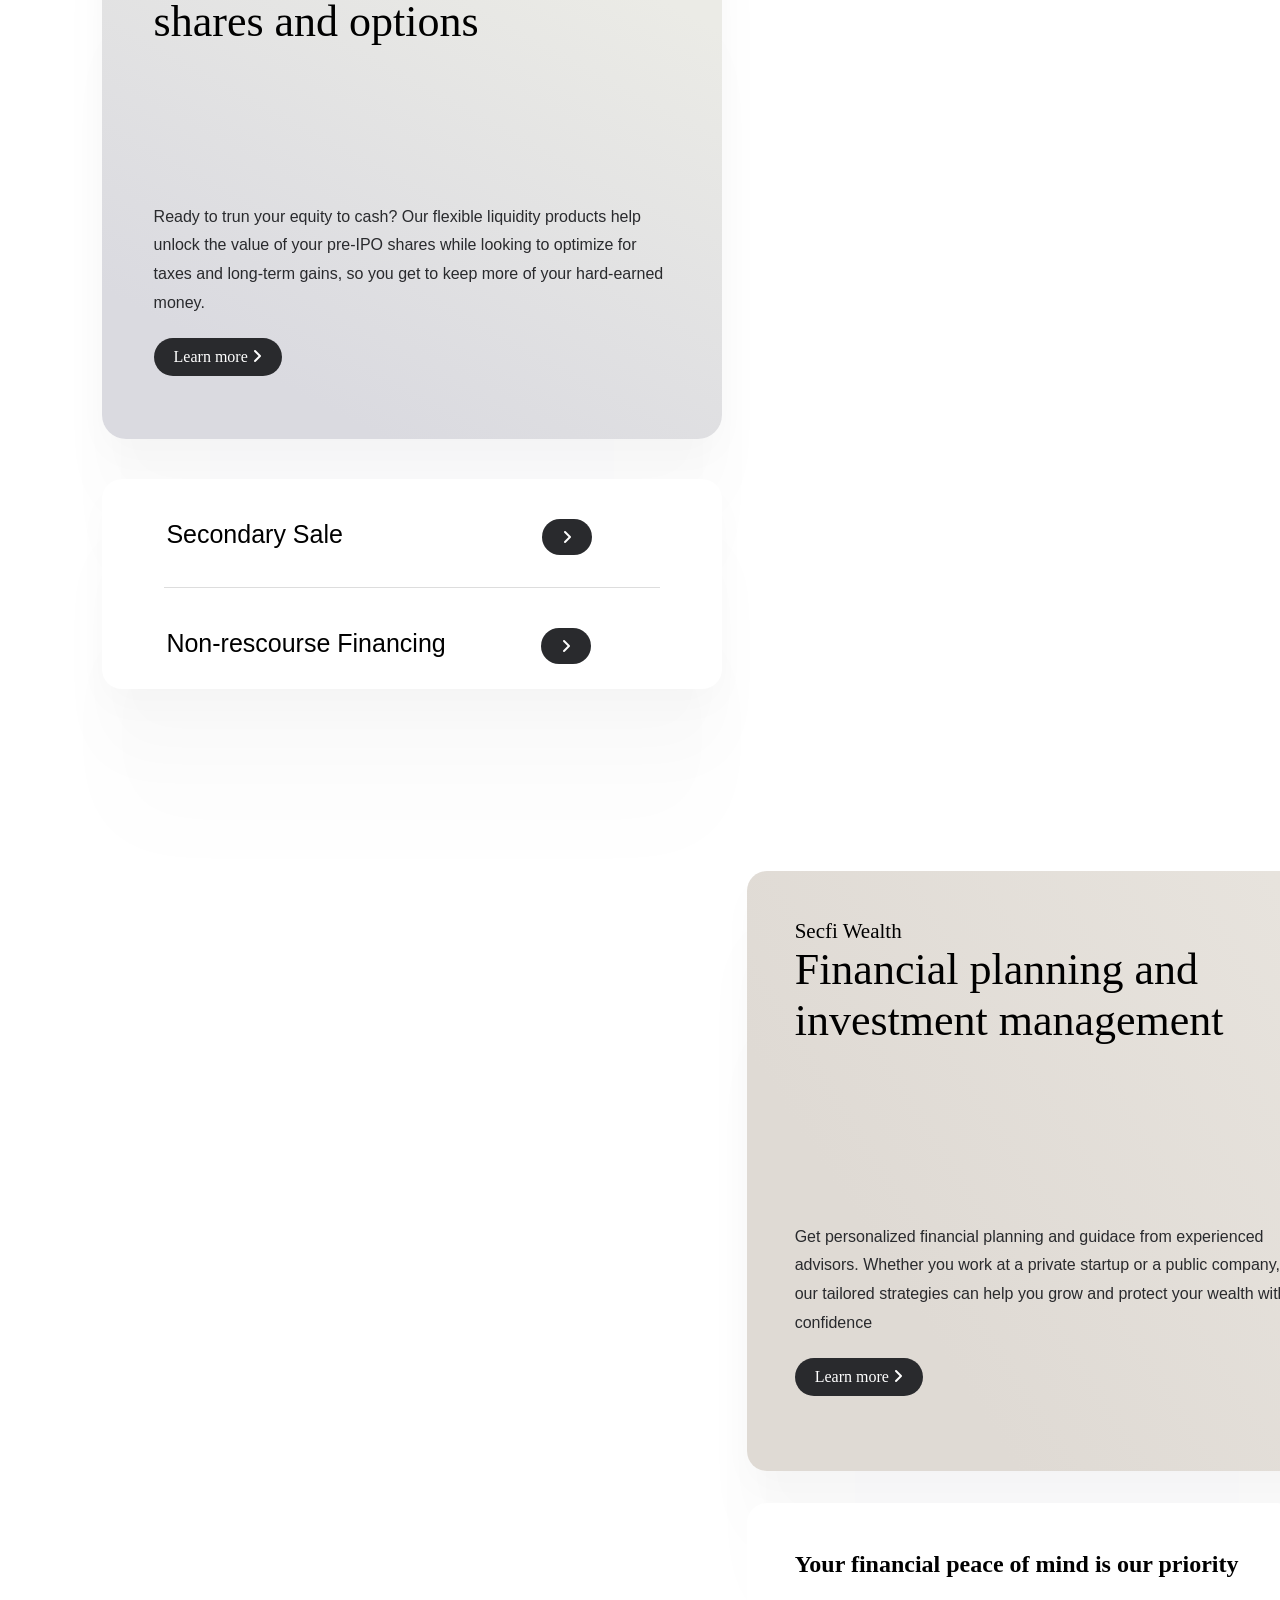
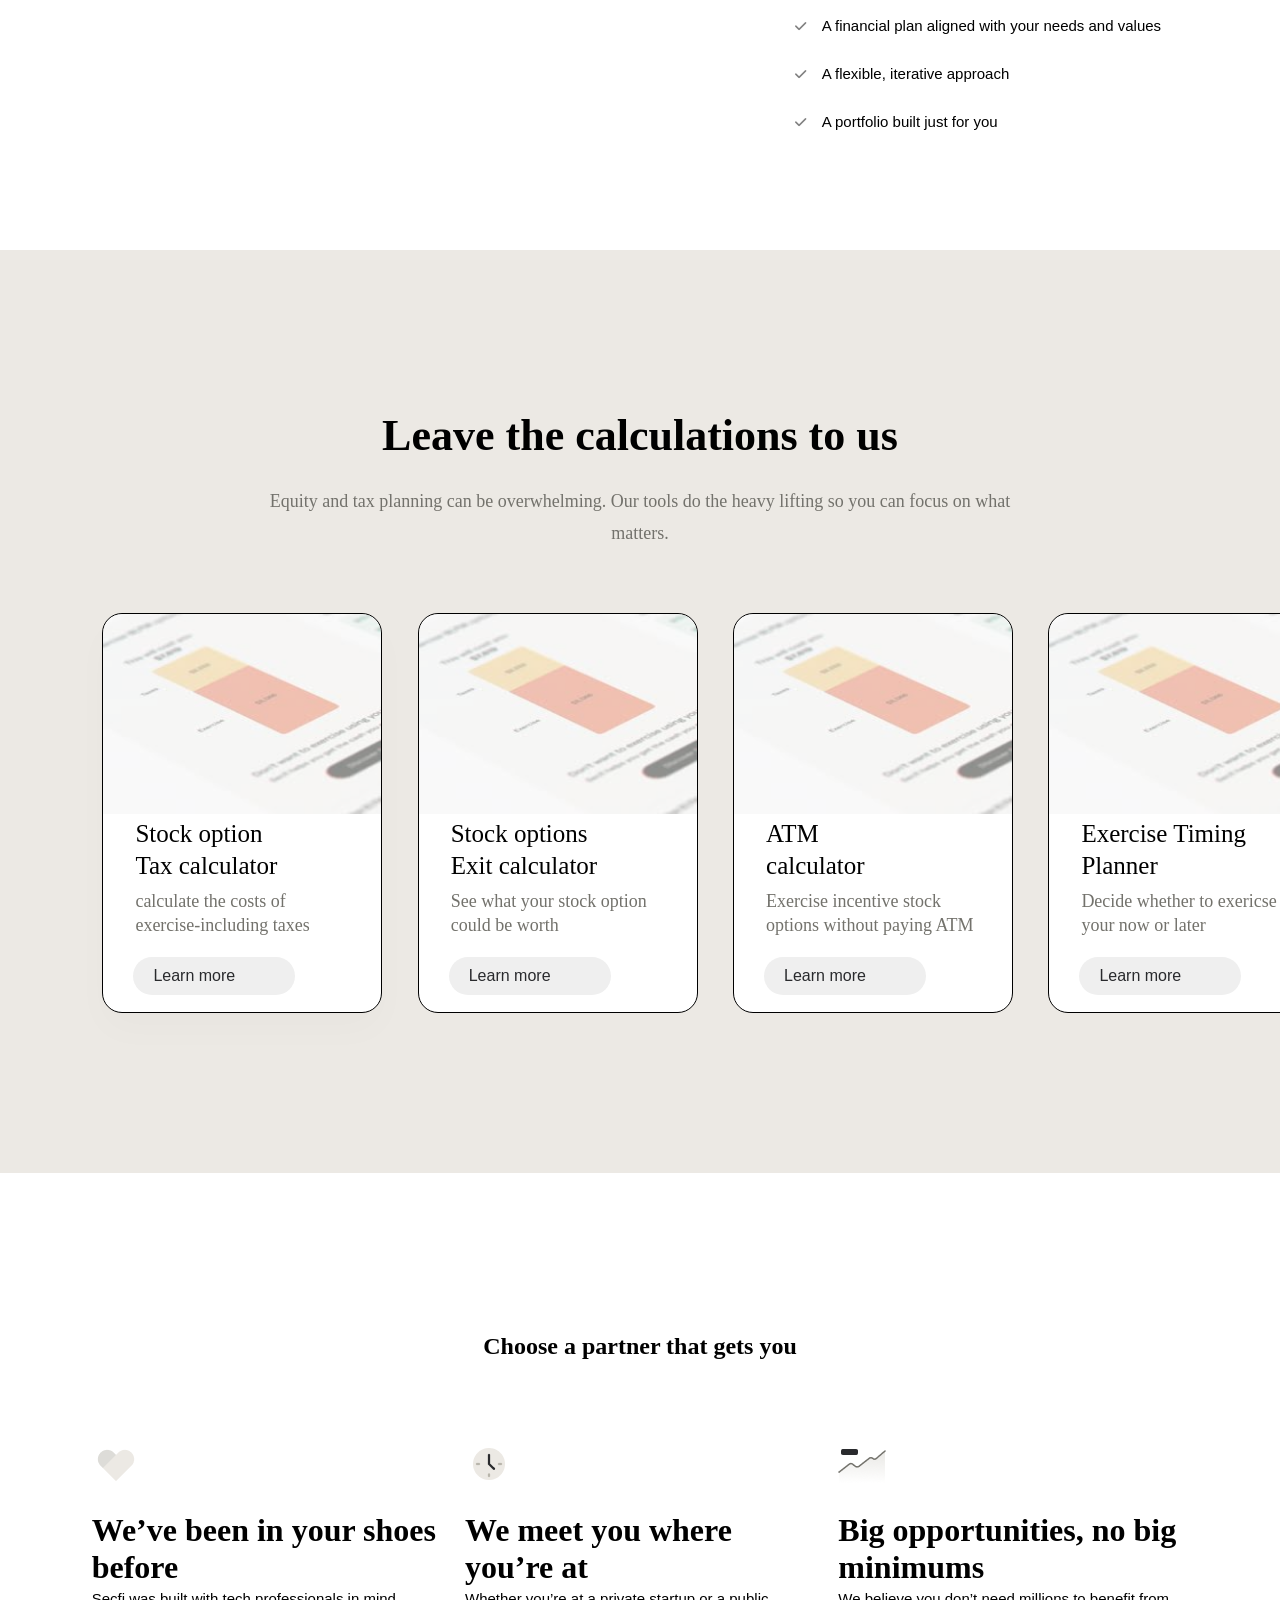
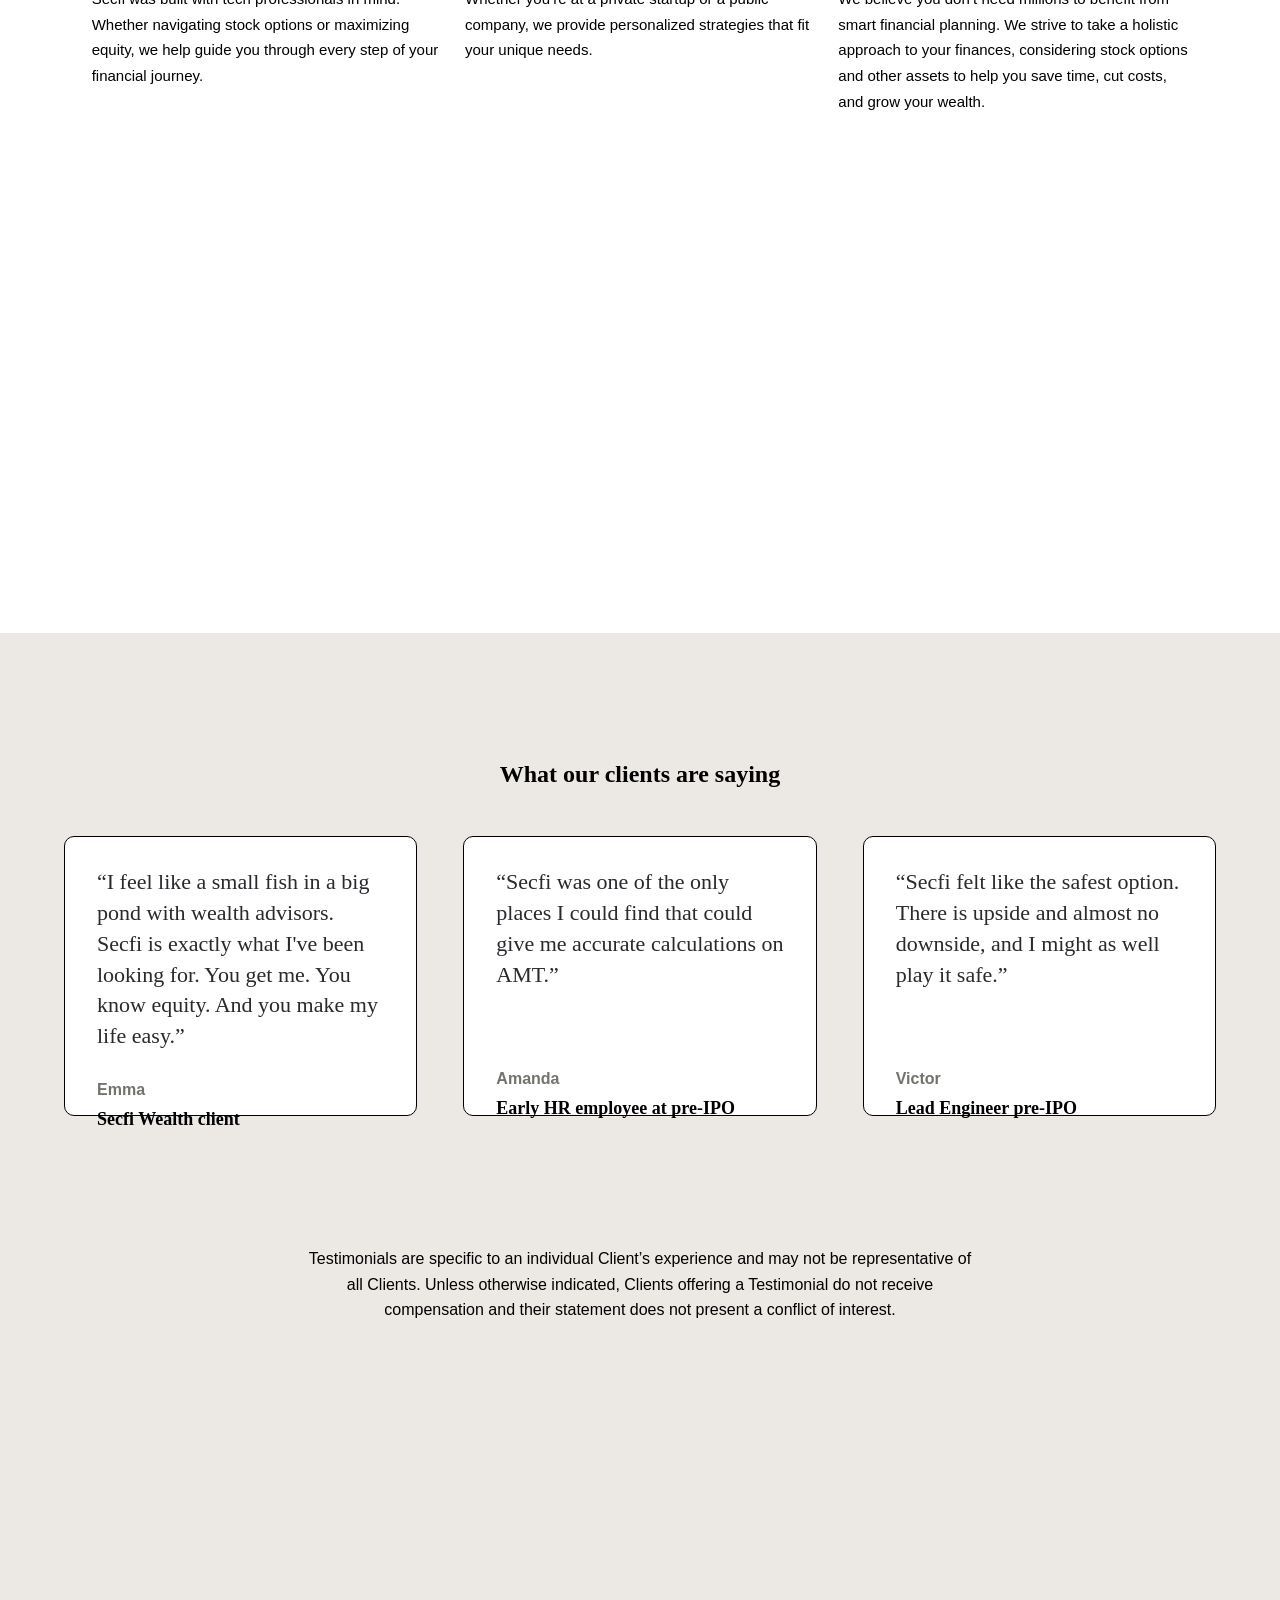
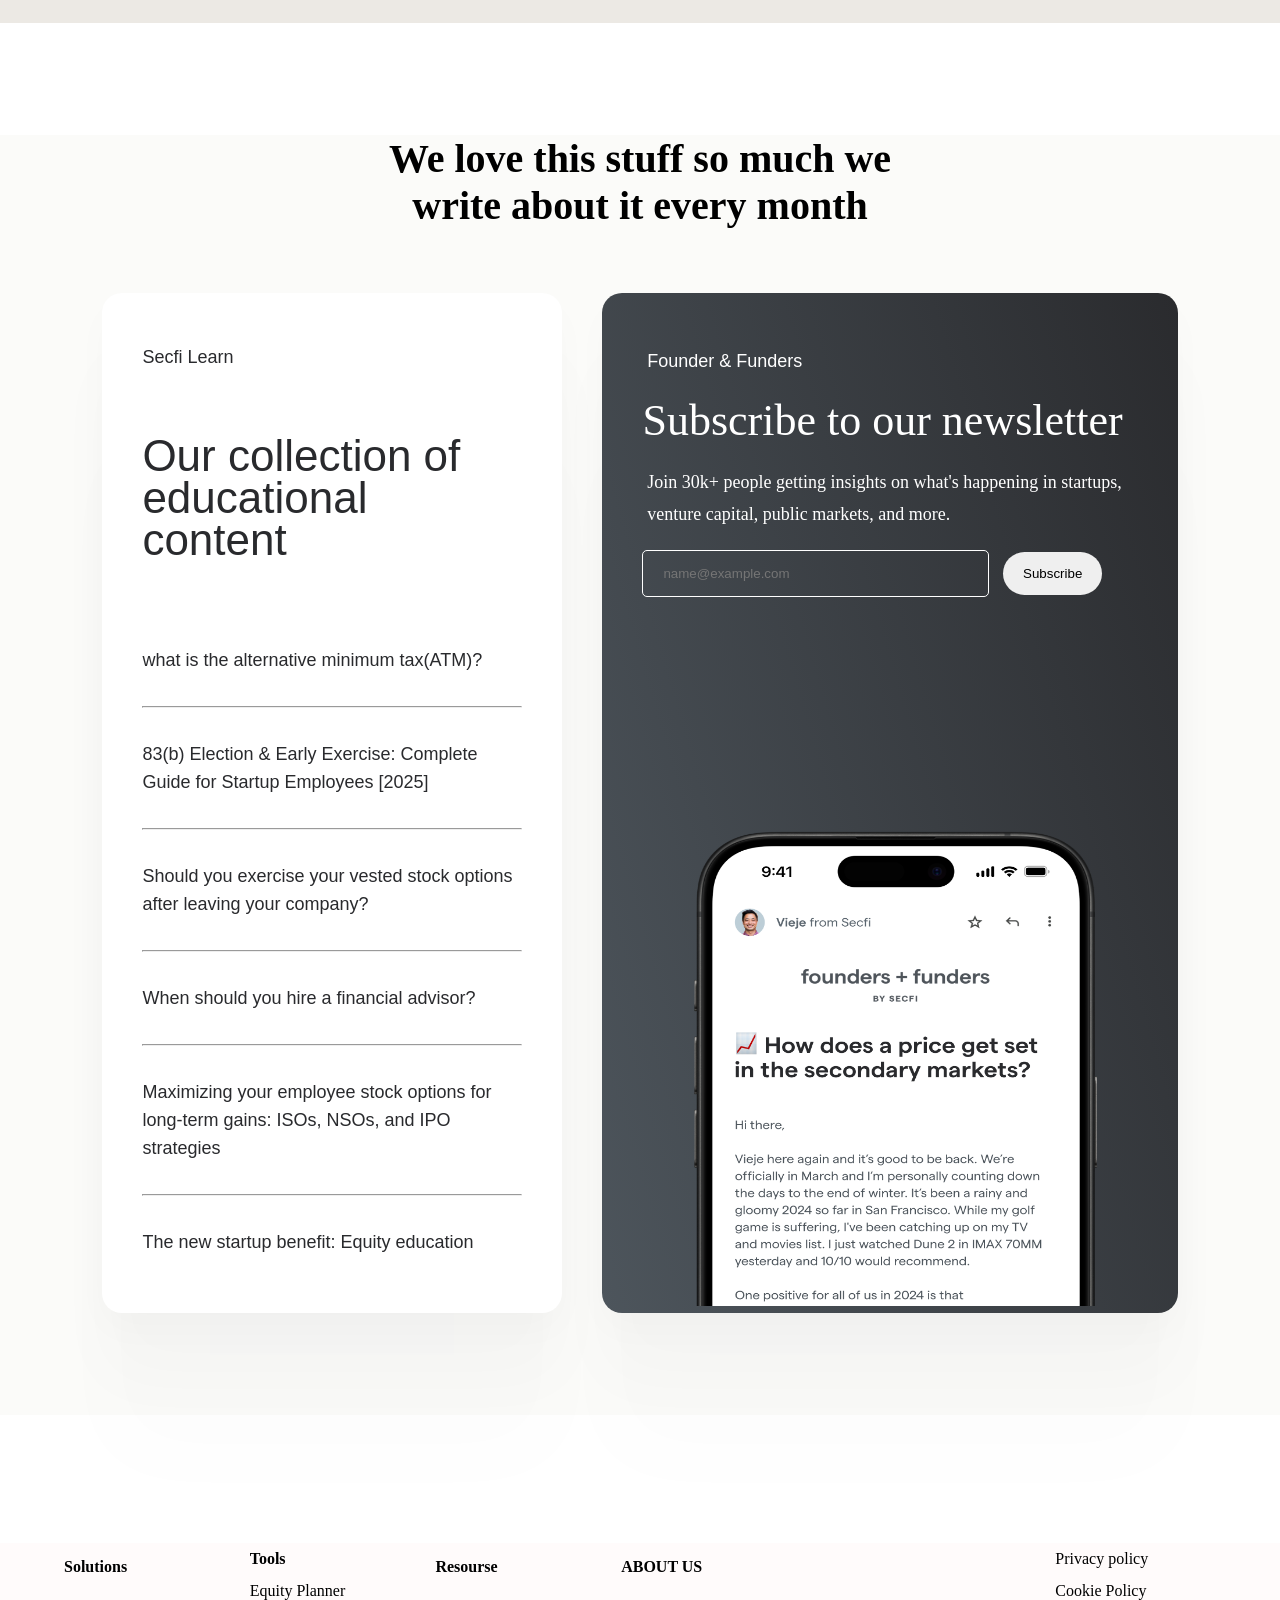
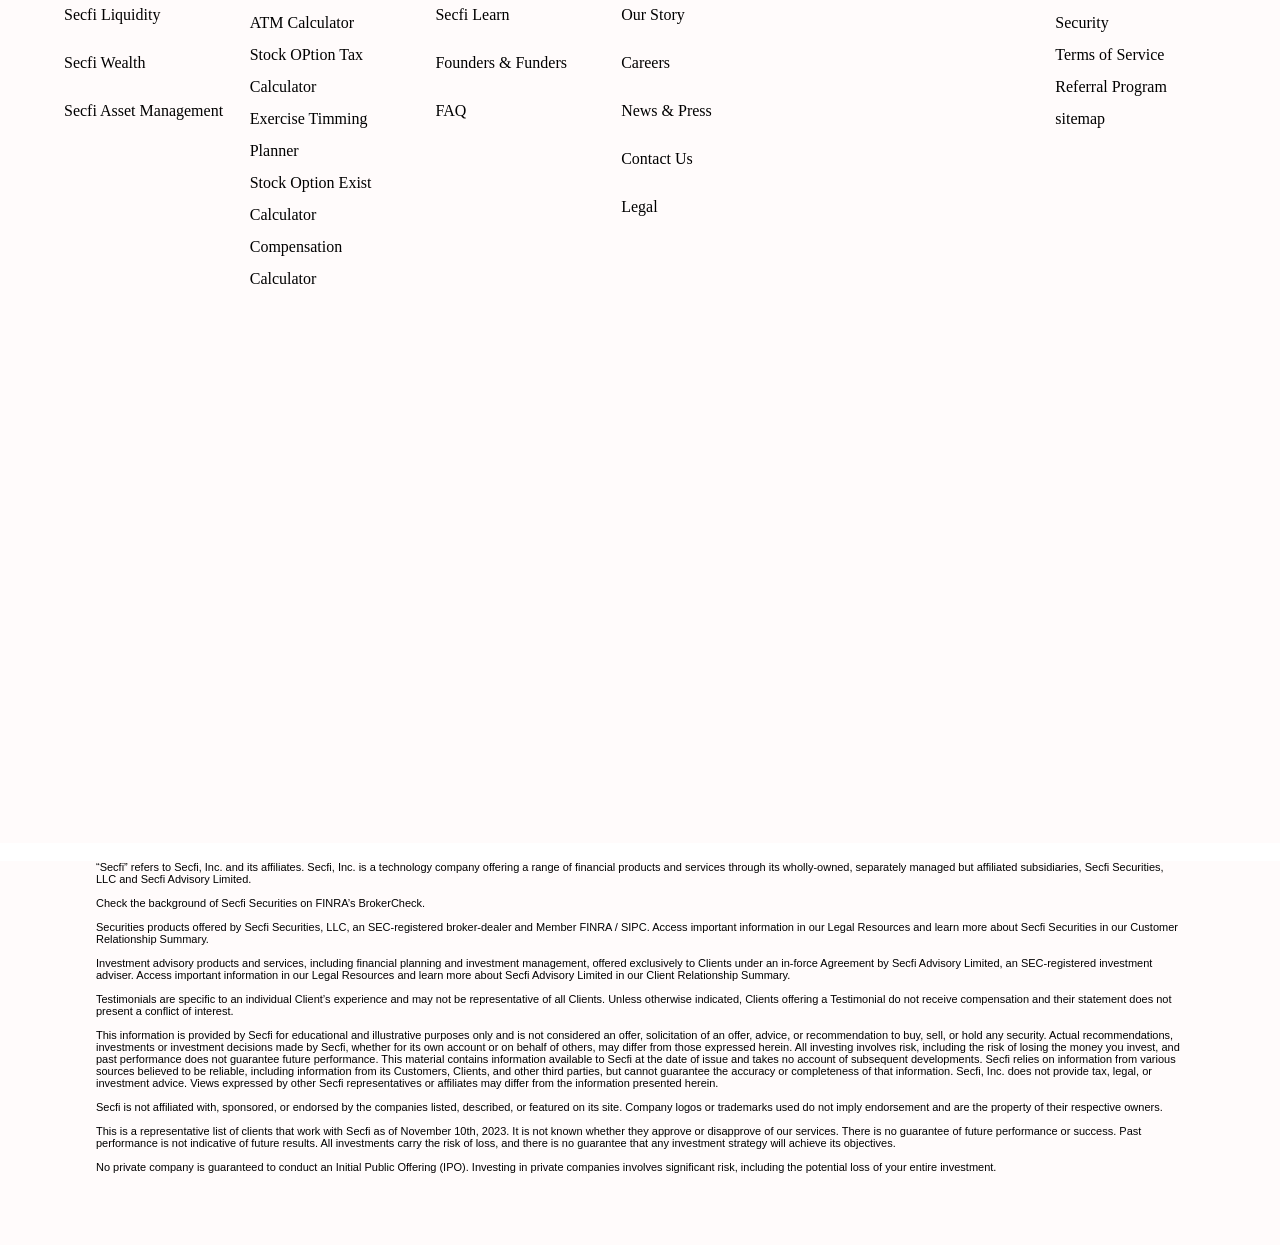
==== commit c53f99d2: "Updated HTML and CSS files" ====
--- a/index.html
+++ b/index.html
@@ -4,11 +4,13 @@
 <head>
     <meta charset="UTF-8">
     <meta name="viewport" content="width=device-width, initial-scale=1.0">
-    <title>Secfi Landibg page</title>
+    <title>Secfi Landing page</title>
     <link rel="stylesheet" href="secfi.css">
     <!-- Reckless & Matter (licensed self-host example) -->
     <link rel="stylesheet" href="fonts/reckless/stylesheet.css">
     <link rel="stylesheet" href="fonts/matter/stylesheet.css">
+    <link rel="apple-touch-icon" sizes="180x180" href="/icons/apple-touch-icon.png">
+    <link rel="icon" type="image/png" sizes="32x32" href="/icons/favicon-32x32.png">
 
     <link rel="stylesheet" href="https://cdnjs.cloudflare.com/ajax/libs/font-awesome/6.5.0/css/all.min.css">
 
@@ -16,7 +18,7 @@
 </head>
 
 <body>
-    <div class="hero">
+    <div class="gradient-wrapper">
         <header>
 
             <h1>secfi</h1>
@@ -33,7 +35,7 @@
                 <button class="b1" type="button">Login</button>
                 <button class="b2" type="button">Get Started</button>
 
-                <button class="b3" type="button" id="round"> <i class="fa fa-search" aria-hidden="true"></i></button>
+                <button class="b33" type="button" id="round"> <i class="fa fa-search" aria-hidden="true"></i></button>
             </div>
         </header>
 
@@ -49,32 +51,13 @@
                 <button class="btn-main">Get started <i class="fa fa-angle-right"></i></button>
             </div>
             <div class="main-video">
-                <video src="1st page.mp4" autoplay muted loop></video>
-            </div>
+                <video id="one" src="page1.mp4" autoplay muted loop></video>
+            </div>
+
         </section>
+
     </div>
 
-    <!-- <section class="main">
-            <h1>Things are just different <br> when you have equity</h1>
-
-
-            <p>Secfi delivers liquidity and wealth management services to help employees <br> and
-                shareholders of innovative companies achieve their financial goals.</p>
-
-            <a href="#">Get started <i class="fa fa-angle-right" aria-hidden="true"></i></a>
-
-
-
-            <div class="v1">
-
-
-                <video src="1st page.mp4" autoplay muted loop>
-
-                </video>
-            </div>
-
-        </section>
-    </div> -->
 
 
     <!-- ..................trust.............. -->
@@ -110,22 +93,16 @@
                 <div class="b3">
                     <p>Secondary Sale <i class="fa fa-angle-right" aria-hidden="true" style="margin-left: 12rem;"></i>
                     </p>
-                    <hr>
+                    <hr class="thin-line">
                     <p>Non-rescourse Financing <i class="fa fa-angle-right" aria-hidden="true"
                             style="margin-left: 5.5rem;"></i></p>
                 </div>
             </div>
             <div class="b2">
-                <video src="2nd page.mp4" autoplay muted loop>
+                <video src="page2.mp4" autoplay muted loop>
 
                 </video>
             </div>
-
-
-
-
-
-
         </div>
         <br>
         <br><br>
@@ -138,10 +115,10 @@
 
         <div class="box2">
 
-            <div class="b4"> <video src="3rd page.mp4" autoplay muted loop></video></div>
+            <div class="b4"> <video src="page3.mp4" autoplay muted loop></video></div>
             <div class="adjust2">
                 <div class="b5">
-                    <h5>Secfi Wealth</h5>
+                    <h4>Secfi Wealth</h4>
                     <h2>Financial planning and investment
                         management
                     </h2>
@@ -170,315 +147,323 @@
     </section>
 
     <!-- ....................calculation.............  -->
-  
+
 
     <section class=" calculate">
 
         <h1>Leave the calculations to us</h1>
-        <p id="pp">Equity and tax planning can be overwhelming. Our tools do the heavy lifting so you can focus on what <br>
-            matters.</p>
+        <p id="pp">Equity and tax planning can be overwhelming. Our tools do the heavy lifting so you can focus on what
+            <br>
+            matters.
+        </p>
         <div class="call">
+
             <div class="c1">
                 <img src="secfi image.jpeg">
 
-                <h2>Stock option Tax calculator</h2>
+                <h4>Stock option <br>Tax calculator</h4>
                 <p>calculate the costs of exercise-including taxes</p>
 
-            </div>
+                <button type="button"> Learn more </button>
+
+            </div>
+            <div class="c2">
+                <img src="secfi image.jpeg">
+                <h4>Stock options <br> Exit calculator</h4>
+                <p>See what your stock option could be worth</p>
+                <button type="button"> Learn more </button>
+
+            </div>
+            <div class="c3">
+                <img src="secfi image.jpeg">
+                <h4>ATM <br>calculator</h4>
+                <p>Exercise incentive stock options without paying ATM </p>
+                <button type="button"> Learn more </button>
+            </div>
+            <div class="c4">
+                <img src="secfi image.jpeg">
+                <h4>Exercise Timing <br> Planner</h4>
+                <p> Decide whether to exericse your now or later</p>
+                <button type="button"> Learn more </button>
+            </div>
+        </div>
+    </section>
+
+
+
+
+    <!-- ...............partner.......  -->
+    <section class="partner">
+        <h1>Choose a partner that gets you</h1>
+        <div class="text">
+            <div class="t1">
+                <img src="heart.png">
+                <h2>We’ve been in your shoes before</h2>
+                <p>Secfi was built with tech professionals in mind. Whether navigating stock options or maximizing
+                    equity, we help guide you through every step of your financial journey.</p>
+
+            </div>
+            <div class="t2">
+                <img src="clock.png">
+                <h2>We meet you where you’re at</h2>
+                <p>Whether you’re at a private startup or a public company, we provide personalized strategies that
+                    fit
+                    your unique needs.</p>
+
+            </div>
+            <div class="t3">
+                <img src="graph.png">
+                <h2>Big opportunities, no big minimums</h2>
+                <p>We believe you don’t need millions to benefit from smart financial planning. We strive to take a
+                    holistic approach to your finances, considering stock options and other assets to help you save
+                    time, cut costs, and grow your wealth.</p>
+
+            </div>
+
+        </div>
+
+
+
+    </section>
+
+
+    <section class="review">
+        <h1 class="heading">What our clients are saying</h1>
+
+        <div class="rew">
+
+
+            <div class="card1">
+                <div class="card1-content">
+                    <h4>
+                        “I feel like a small fish in a big pond with wealth advisors.
+                        Secfi is exactly what I've been looking for.
+                        You get me. You know equity. And you make my life easy.”
+                    </h4>
+
+                    <div class="left-side1">
+                        <p class="name1">Emma</p>
+                        <h5 class="role1">Secfi Wealth client</h5>
+                    </div>
+                </div>
+            </div>
+
+            <!-- CARD 2 -->
             <div class="card2">
-                <img src="secfi image.jpeg">
-                <h2>Stock option Tax calculator</h2>
-                <p>calculate the costs of exercise-including taxes</p>
-
-            </div>
+                <div class="card2-content">
+                    <h4>
+                        “Secfi was one of the only places I could find that could give me
+                        accurate calculations on AMT.”
+                    </h4>
+
+                    <div class="left-side">
+                        <p class="name2">Amanda</p>
+                        <h5 class="role2">Early HR employee at pre-IPO</h5>
+                    </div>
+                </div>
+            </div>
+
+
             <div class="card3">
-                <img src="secfi image.jpeg">
-                <h2>Stock option Tax calculator</h2>
-                <p>calculate the costs of exercise-including taxes</p>
-            </div>
-            <div class="card4">
-                <img src="secfi image.jpeg">
-                <h2>Stock option Tax calculator</h2>
-                <p>calculate the costs of exercise-including taxes</p>
-            </div>
-        </div>
-    </section>
-
-
-
-
-        <!-- ...............partner.......  -->
-        <section class="partner">
-            <h1>Choose a partner that gets you</h1>
-            <div class="text">
-                <div class="t1">
-                    <img src="heart.png">
-                    <h2>We’ve been in your shoes before</h2>
-                    <p>Secfi was built with tech professionals in mind. Whether navigating stock options or maximizing
-                        equity, we help guide you through every step of your financial journey.</p>
-
-                </div>
-                <div class="t2">
-                    <img src="clock.png">
-                    <h2>We meet you where you’re at</h2>
-                    <p>Whether you’re at a private startup or a public company, we provide personalized strategies that
-                        fit
-                        your unique needs.</p>
-
-                </div>
-                <div class="t3">
-                    <img src="graph.png">
-                    <h2>Big opportunities, no big minimums</h2>
-                    <p>We believe you don’t need millions to benefit from smart financial planning. We strive to take a
-                        holistic approach to your finances, considering stock options and other assets to help you save
-                        time, cut costs, and grow your wealth.</p>
-
-                </div>
-
-            </div>
-
-
-
-        </section>
-
-
-        <section class="review">
-            <h1 class="heading">What our clients are saying</h1>
-
-            <div class="rew">
-
-
-                <div class="card">
-                    <div class="card-content">
-                        <h4>
-                            “I feel like a small fish in a big pond with wealth advisors.
-                            Secfi is exactly what I've been looking for.
-                            You get me. You know equity. And you make my life easy.”
-                        </h4>
-
-                        <div class="left-side">
-                            <p class="name">Emma</p>
-                            <h5 class="role">Secfi Wealth client</h5>
-                        </div>
+                <div class="card3-content">
+                    <h4>
+                        “Secfi felt like the safest option. There is upside and almost no downside,
+                        and I might as well play it safe.”
+                    </h4>
+
+                    <div class="left-side">
+                        <p class="name3">Victor</p>
+                        <h5 class="role3">Lead Engineer pre-IPO</h5>
                     </div>
                 </div>
-
-                <!-- CARD 2 -->
-                <div class="card">
-                    <div class="card-content">
-                        <h4>
-                            “Secfi was one of the only places I could find that could give me
-                            accurate calculations on AMT.”
-                        </h4>
-
-                        <div class="left-side">
-                            <p class="name">Amanda</p>
-                            <h5 class="role">Early HR employee at pre-IPO</h5>
-                        </div>
-                    </div>
-                </div>
-
-
-                <div class="card">
-                    <div class="card-content">
-                        <h4>
-                            “Secfi felt like the safest option. There is upside and almost no downside,
-                            and I might as well play it safe.”
-                        </h4>
-
-                        <div class="left-side">
-                            <p class="name">Victor</p>
-                            <h5 class="role">Lead Engineer pre-IPO</h5>
-                        </div>
-                    </div>
-                </div>
-
-            </div>
-
-            <p class="note">
-                Testimonials are specific to an individual Client’s experience and may not be representative of all
-                Clients.
-                Unless otherwise indicated, Clients offering a Testimonial do not receive compensation and their
-                statement does not present a conflict of interest.
-            </p>
-        </section>
-
-
-
-        <!-- ........faQ.......  -->
-        <section class="faq">
-            <h1>We love this stuff so much we <br> write about it every month</h1>
-            <div class="faq-img">
-                <div class="qus">
-                    <div class="qus-adj">
-                        <p id="sefi">Secfi Learn</p>
-                        <p id="qh">Our collection of educational content</p>
-
-                        <p>what is the alternative minimum tax(ATM)?
-                        </p>
-                        <hr>
-                        <p>83(b) Election & Early Exercise: Complete Guide for Startup Employees [2025]</p>
-
-                        <hr>
-                        <p>Should you exercise your vested stock options after leaving your company?</p>
-                        <hr>
-                        <p>When should you hire a financial advisor?
-                        </p>
-                        <hr>
-                        <p>Maximizing your employee stock options for long-term gains: ISOs, NSOs, and IPO strategies
-                        </p>
-                        <hr>
-                        <p>The new startup benefit: Equity education
-                        </p>
-
-                    </div>
-                </div>
-                <div class="sub">
-                    <p>Founder & Funders</p>
-                    <div id="p1">Subscribe to our newsletter</div>
-                    <div id="pp">Join 30k+ people getting insights on what's happening in startups, venture capital,
-                        public
-                        markets, and more.</div>
-                    <form>
-                        <input id="email" type="email" name="email " placeholder="name@example.com">
-                        <input id="but" type="submit" value="Subscribe">
-                    </form>
-
-                    <img src="secfi em.png">
-                </div>
-            </div>
-        </section>
-
-        <!-- .....................list.................  -->
-        <section class="list ">
-
-            <div class="table">
-                <div class="sol">
-                    <ul>
-                        <li>
-                            <h4>Solutions</h4>
-                        </li>
-                        <li>Secfi Liquidity</li>
-                        <li>Secfi Wealth</li>
-                        <li>Secfi Asset Management</li>
-                    </ul>
-                </div>
-                <div class="tool">
-                    <ul>
-                        <li>
-                            <h4>Tools</h4>
-                        </li>
-                        <li>Equity Planner </li>
-                        <li> ATM Calculator </li>
-                        <li> Stock OPtion Tax Calculator</li>
-                        <li> Exercise Timming Planner</li>
-                        <li> Stock Option Exist Calculator</li>
-                        <li> Compensation Calculator</li>
-                    </ul>
-                </div>
-                <div class="res">
-                    <ul>
-                        <li>
-                            <h4>Resourse</h4>
-                        </li>
-                        <li>Secfi Learn</li>
-                        <li> Founders & Funders</li>
-                        <li>FAQ</li>
-                    </ul>
-                </div>
-                <div class="about">
-                    <ul>
-                        <li>
-                            <h4>ABOUT US</h4>
-                        </li>
-                        <li>Our Story</li>
-                        <li> Careers</li>
-                        <li> News & Press</li>
-                        <li>Contact Us</li>
-                        <li>Legal</li>
-                    </ul>
-
-                </div>
-                <div class="social">
-                    <ul id="icon">
-
-
-
-                        <li>Privacy policy</li>
-                        <li> Cookie Policy</li>
-                        <li>Security </li>
-                        <li> Terms of Service</li>
-                        <li>Referral Program </li>
-                        <li> sitemap</li>
-                    </ul>
-
-                </div>
-
-            </div>
-        </section>
-        <br>
-        <section class="data">
-            <p>
-                “Secfi” refers to Secfi, Inc. and its affiliates. Secfi, Inc. is a technology company offering a range
-                of
-                financial products and services through its wholly-owned, separately managed but affiliated
-                subsidiaries,
-                Secfi Securities, LLC and Secfi Advisory Limited.
-                <br><br>
-
-                Check the background of Secfi Securities on FINRA’s BrokerCheck. <br><br>
-                Securities products offered by Secfi Securities, LLC, an SEC-registered broker-dealer and Member FINRA /
-                SIPC. Access important information in our Legal Resources and learn more about Secfi Securities in our
-                Customer Relationship Summary. <br><br>
-
-                Investment advisory products and services, including financial planning and investment management,
-                offered
-                exclusively to Clients under an in-force Agreement by Secfi Advisory Limited, an SEC-registered
-                investment
-                adviser. Access important information in our Legal Resources and learn more about Secfi Advisory Limited
-                in
-                our Client Relationship Summary. <br><br>
-
-                Testimonials are specific to an individual Client’s experience and may not be representative of all
-                Clients.
-                Unless otherwise indicated, Clients offering a Testimonial do not receive compensation and their
-                statement
-                does not present a conflict of interest. <br><br>
-
-                This information is provided by Secfi for educational and illustrative purposes only and is not
-                considered
-                an offer, solicitation of an offer, advice, or recommendation to buy, sell, or hold any security. Actual
-                recommendations, investments or investment decisions made by Secfi, whether for its own account or on
-                behalf
-                of others, may differ from those expressed herein. All investing involves risk, including the risk of
-                losing
-                the money you invest, and past performance does not guarantee future performance. This material contains
-                information available to Secfi at the date of issue and takes no account of subsequent developments.
-                Secfi
-                relies on information from various sources believed to be reliable, including information from its
-                Customers, Clients, and other third parties, but cannot guarantee the accuracy or completeness of that
-                information. Secfi, Inc. does not provide tax, legal, or investment advice. Views expressed by other
-                Secfi
-                representatives or affiliates may differ from the information presented herein. <br><br>
-
-                Secfi is not affiliated with, sponsored, or endorsed by the companies listed, described, or featured on
-                its
-                site. Company logos or trademarks used do not imply endorsement and are the property of their respective
-                owners. <br><br>
-
-                This is a representative list of clients that work with Secfi as of November 10th, 2023. It is not known
-                whether they approve or disapprove of our services. There is no guarantee of future performance or
-                success.
-                Past performance is not indicative of future results. All investments carry the risk of loss, and there
-                is
-                no guarantee that any investment strategy will achieve its objectives. <br><br>
-
-                No private company is guaranteed to conduct an Initial Public Offering (IPO). Investing in private
-                companies
-                involves significant risk, including the potential loss of your entire investment.
-            </p>
+            </div>
+
+        </div>
+
+        <p class="note">
+            Testimonials are specific to an individual Client’s experience and may not be representative of all
+            Clients.
+            Unless otherwise indicated, Clients offering a Testimonial do not receive compensation and their
+            statement does not present a conflict of interest.
+        </p>
+    </section>
+
+
+
+    <!-- ........faQ.......  -->
+    <section class="faq">
+        <h1>We love this stuff so much we <br> write about it every month</h1>
+        <div class="faq-img">
+            <div class="qus">
+                <div class="qus-adj">
+                    <p id="sefi">Secfi Learn</p>
+                    <p id="qh">Our collection of educational content</p>
+
+                    <p>what is the alternative minimum tax(ATM)?
+                    </p>
+                    <hr>
+                    <p>83(b) Election & Early Exercise: Complete Guide for Startup Employees [2025]</p>
+
+                    <hr>
+                    <p>Should you exercise your vested stock options after leaving your company?</p>
+                    <hr>
+                    <p>When should you hire a financial advisor?
+                    </p>
+                    <hr>
+                    <p>Maximizing your employee stock options for long-term gains: ISOs, NSOs, and IPO strategies
+                    </p>
+                    <hr>
+                    <p>The new startup benefit: Equity education
+                    </p>
+
+                </div>
+            </div>
+            <div class="sub">
+                <p>Founder & Funders</p>
+                <div id="p1">Subscribe to our newsletter</div>
+                <div id="pp">Join 30k+ people getting insights on what's happening in startups, venture capital,
+                    public
+                    markets, and more.</div>
+                <form>
+                    <input id="email" type="email" name="email " placeholder="name@example.com">
+                    <input id="but" type="submit" value="Subscribe">
+                </form>
+
+                <img src="secfi em.png">
+            </div>
+        </div>
+    </section>
+
+    <!-- .....................list.................  -->
+    <section class="list ">
+
+        <div class="table">
+            <div class="sol">
+                <ul>
+                    <li>
+                        <h4>Solutions</h4>
+                    </li>
+                    <li>Secfi Liquidity</li>
+                    <li>Secfi Wealth</li>
+                    <li>Secfi Asset Management</li>
+                </ul>
+            </div>
+            <div class="tool">
+                <ul>
+                    <li>
+                        <h4>Tools</h4>
+                    </li>
+                    <li>Equity Planner </li>
+                    <li> ATM Calculator </li>
+                    <li> Stock OPtion Tax Calculator</li>
+                    <li> Exercise Timming Planner</li>
+                    <li> Stock Option Exist Calculator</li>
+                    <li> Compensation Calculator</li>
+                </ul>
+            </div>
+            <div class="res">
+                <ul>
+                    <li>
+                        <h4>Resourse</h4>
+                    </li>
+                    <li>Secfi Learn</li>
+                    <li> Founders & Funders</li>
+                    <li>FAQ</li>
+                </ul>
+            </div>
+            <div class="about">
+                <ul>
+                    <li>
+                        <h4>ABOUT US</h4>
+                    </li>
+                    <li>Our Story</li>
+                    <li> Careers</li>
+                    <li> News & Press</li>
+                    <li>Contact Us</li>
+                    <li>Legal</li>
+                </ul>
+
+            </div>
+            <div class="social">
+                <ul id="icon">
+
+
+
+                    <li>Privacy policy</li>
+                    <li> Cookie Policy</li>
+                    <li>Security </li>
+                    <li> Terms of Service</li>
+                    <li>Referral Program </li>
+                    <li> sitemap</li>
+                </ul>
+
+            </div>
+
+        </div>
+    </section>
+    <br>
+    <section class="data">
+        <p>
+            “Secfi” refers to Secfi, Inc. and its affiliates. Secfi, Inc. is a technology company offering a range
+            of
+            financial products and services through its wholly-owned, separately managed but affiliated
+            subsidiaries,
+            Secfi Securities, LLC and Secfi Advisory Limited.
             <br><br>
-        </section>
+
+            Check the background of Secfi Securities on FINRA’s BrokerCheck. <br><br>
+            Securities products offered by Secfi Securities, LLC, an SEC-registered broker-dealer and Member FINRA /
+            SIPC. Access important information in our Legal Resources and learn more about Secfi Securities in our
+            Customer Relationship Summary. <br><br>
+
+            Investment advisory products and services, including financial planning and investment management,
+            offered
+            exclusively to Clients under an in-force Agreement by Secfi Advisory Limited, an SEC-registered
+            investment
+            adviser. Access important information in our Legal Resources and learn more about Secfi Advisory Limited
+            in
+            our Client Relationship Summary. <br><br>
+
+            Testimonials are specific to an individual Client’s experience and may not be representative of all
+            Clients.
+            Unless otherwise indicated, Clients offering a Testimonial do not receive compensation and their
+            statement
+            does not present a conflict of interest. <br><br>
+
+            This information is provided by Secfi for educational and illustrative purposes only and is not
+            considered
+            an offer, solicitation of an offer, advice, or recommendation to buy, sell, or hold any security. Actual
+            recommendations, investments or investment decisions made by Secfi, whether for its own account or on
+            behalf
+            of others, may differ from those expressed herein. All investing involves risk, including the risk of
+            losing
+            the money you invest, and past performance does not guarantee future performance. This material contains
+            information available to Secfi at the date of issue and takes no account of subsequent developments.
+            Secfi
+            relies on information from various sources believed to be reliable, including information from its
+            Customers, Clients, and other third parties, but cannot guarantee the accuracy or completeness of that
+            information. Secfi, Inc. does not provide tax, legal, or investment advice. Views expressed by other
+            Secfi
+            representatives or affiliates may differ from the information presented herein. <br><br>
+
+            Secfi is not affiliated with, sponsored, or endorsed by the companies listed, described, or featured on
+            its
+            site. Company logos or trademarks used do not imply endorsement and are the property of their respective
+            owners. <br><br>
+
+            This is a representative list of clients that work with Secfi as of November 10th, 2023. It is not known
+            whether they approve or disapprove of our services. There is no guarantee of future performance or
+            success.
+            Past performance is not indicative of future results. All investments carry the risk of loss, and there
+            is
+            no guarantee that any investment strategy will achieve its objectives. <br><br>
+
+            No private company is guaranteed to conduct an Initial Public Offering (IPO). Investing in private
+            companies
+            involves significant risk, including the potential loss of your entire investment.
+        </p>
+        <br><br>
+    </section>
 </body>
 
 </html>
--- a/secfi.css
+++ b/secfi.css
@@ -1,15 +1,14 @@
-
 @font-face {
     font-family: 'Reckless';
     src: url('fonts/Reckless-Regular.woff2') format('woff2'),
-         url('fonts/Reckless-Regular.woff') format('woff');
+        url('fonts/Reckless-Regular.woff') format('woff');
     font-weight: 400;
 }
 
 @font-face {
     font-family: 'Matter';
     src: url('fonts/Matter-Regular.woff2') format('woff2'),
-         url('fonts/Matter-Regular.woff') format('woff');
+        url('fonts/Matter-Regular.woff') format('woff');
     font-weight: 200;
 }
 
@@ -18,73 +17,76 @@
     margin: 0;
     box-sizing: border-box;
 }
-section{
+
+section {
     margin-top: 0px;
 }
 
-h1, h2, h3 {
+h1,
+h2,
+h3 {
     font-family: 'Reckless', serif;
 }
 
-p, span, a {
+p,
+span,
+a {
     font-family: 'Matter', Helvetica, Arial, sans-serif;
 }
-
-
-
-.hero {
-
-    background: #ece9e4;
-    width: 100%;
-    min-height: 100vh;
-}
-
+.gradient-wrapper {
+    background: linear-gradient(256.23deg, #d9d4ca 0%, #eeece3 100%);
+    height: 110vh;
+}
 
 header {
     display: flex;
-    /* justify-content: space-between; */
+    
     align-items: center;
-    padding: 20px 40px;
-    margin-left: 3%;
-    
-}
-
-.hero h1 {
-    
+    padding: 10px 10px 20px 40px;
+ 
+    
+}
+
+header h1 {
+
     color: rgb(43, 39, 35);
     font-size: 44px;
     margin-top: 10px;
-   
-}
-
-.hero ul {
+    margin-left: 3%;
+
+
+}
+
+  header ul {
     display: flex;
     list-style: none;
-    padding: 18px 3px;
-   
-
-}
-
-.hero ul li a {
-    margin-left: 2rem;
+    margin-top: 1rem;
+
+}
+
+header ul li a {
+    margin-left: 2.5rem;
+    font-family: 'matter';
     text-decoration: none;
     color: rgb(53, 49, 44);
-    font-size: 14px;
-
-
+    font-size: 15px;
+    
+    align-items: center;
+    letter-spacing: 0.5px;
 }
 
 .buttons {
-   margin-left: 24%;
+    margin-left: 25%;
     display: flex;
     gap: 10px;
     justify-content: flex-start;
     align-items: center;
-    margin-top: 10px;
+    margin-top: 15px;
+    
 }
 
 .buttons .b1 {
-    padding: 13px 26px;
+    padding: 15px 30px;
     border-radius: 50px;
     font-size: 14px;
     margin: 3px;
@@ -95,23 +97,23 @@
 }
 
 .buttons .b2 {
-    padding: 13px 24px;
+    padding: 15px 30px;
     border-radius: 50px;
     font-size: 14px;
-    margin: 3px;
+    margin: 2px;
     background-color: rgb(43, 39, 35);
     color: white;
     border: none;
     text-align: center;
 }
 
-.buttons .b3 {
+.buttons .b33 {
     padding: 14px;
     border-radius: 50px;
-    
     background-color: rgb(43, 39, 35);
     color: white;
     border: none;
+    margin: 0 0 0 0;
 }
 
 
@@ -120,21 +122,19 @@
     display: flex;
     justify-content: space-between;
     align-items: center;
-    padding: 60px 80px;
-    gap: 40px;
+    padding: 0 80px;    
 }
 
 .main-text {
-    /* display: flex; */
-    /* flex-direction: column; */
-    gap: 20px;
+
+    
     max-width: 600px;
 
 }
 
 .main-text h1 {
-    margin-top: 10%;
-    font-size: 52px;
+    margin-top: 5%;
+    font-size: 62px;
     font-weight: 100;
     line-height: 1.2;
     margin-bottom: 1rem;
@@ -151,22 +151,27 @@
 
     background-color: #292A2D;
     color: #fff;
-    padding: 15px 30px;
+    padding: 15px 40px;
     border-radius: 50px;
-    font-size: 12px;
- /* background-color: #292A2D;  */
- border: none;
-}
-
-.main-video video {
-    width: 550px;
-    
+    font-size: 16px;
+    margin-left: 0;
+    border: none;
+}
+
+  .main-video  {
+    width: 600px;
+    height: 500px;
+    margin-top: 4rem;
+
+} 
+
+ .main-video video {
+    
+    width: 100%;
+    height: 85%;
+    object-fit: cover;
     border-radius: 20px;
-    object-fit: cover;
-}
-
-
-
+}
 
 
 
@@ -218,37 +223,46 @@
 
     text-align: center;
     margin-top: 11%;
-    font-size: 55px;
+    /* font-size: 55px; */
     color: #292A2D;
     margin-bottom: 3.5rem;
+        font-family: reckless, serif;
+    font-weight: 300;
+    font-size: 4rem;
+    line-height: 4.2rem;
+    letter-spacing: -.02em;
 }
 
 .box {
     display: flex;
     padding: 1rem 8%;
-    justify-content: space-between;
+    justify-content: space-around;
+    gap : 3%;
+    
 
 
 }
 
 .solution .b1 {
-    width: 550px;
-    height: 550px;
-    
-    border-radius: 20px;
-    background-color: #e6e8e9;
-    padding: 2.5rem;
-}
-
+    width: 620px;
+    height: 570px;
+    background-image :linear-gradient(28.01deg, rgb(218, 218, 224) 16.6%, rgb(235, 235, 230) 82.01%); 
+    border-radius: 1.5rem;
+    box-shadow: 0 17px 37px 0 rgba(41, 42, 45, .02), 0 67px 67px 0 rgba(41, 42, 45, .02), 0 150px 90px 0 rgba(41, 42, 45, .012), 0 267px 107px 0 rgba(41, 42, 45, 0), 0 417px 117px 0 rgba(41, 42, 45, 0);
+    padding: 3.2rem;
+}
+.adjust .b1 h4{
+    font-size: 21px;
+    font-weight: 100;
+}
 .adjust .b1 h2 {
-    font-size: 40px;
-
-}
-.adjust .b1 p,
-.adjust2 .b5 p {
-    margin-top: 1rem; /* small spacing */
-    line-height: 1.5rem;
-}
+    font-size: 44px;
+    font-family: 'matter';
+    font-weight: 100;
+
+}
+
+
 
 .solution .b2 video,
 .solution2 .b4 video {
@@ -259,115 +273,135 @@
 
 
 .adjust .b1 p {
-    margin-top: 50%;
+    margin-top: 30%;
+    line-height: 1.8rem;
+    color: #292A2D;
 }
 
 .adjust .b1 button {
-    margin-top: 20px;
+    margin: 20px 0 0 0;
     padding: 10px 20px;
     background-color: #292A2D;
     color: white;
     border: none;
     border-radius: 50px;
+    font-family: 'matter';
 }
 
 .solution .b2 {
-    width: 530px;
+    width: 620px;
     height: 800px;
     /* border: 1px solid black; */
     border-radius: 20px;
 }
 
 .solution .b2 video {
-    width: 530px;
+    width: 600px;
     height: 800px;
     object-fit: cover;
     border-radius: 20px;
 }
 
 .solution .b3 {
-    width: 550px;
+    width: 620px;
     height: 210px;
     /* border: 1px solid black; */
     margin-top: 2.5rem;
     border-radius: 20px;
     background-color: rgb(255, 255, 255);
-    box-shadow: 2px 2px 10px rgba(0, 0, 0,0.2);
+     box-shadow: 0 17px 37px 0 rgba(41, 42, 45, .02), 0 67px 67px 0 rgba(41, 42, 45, .02), 0 150px 90px 0 rgba(41, 42, 45, .012), 0 267px 107px 0 rgba(41, 42, 45, 0), 0 417px 117px 0 rgba(41, 42, 45, 0);
 }
 
 .solution .b3 p {
     padding: 2.5rem 1rem 2rem 4rem;
     font-size: 25px;
 }
-
+.thin-line{
+    border: none;
+    height: 1px;
+    background: #ddd;
+    margin: 0 0 0 10% ;
+    width: 80%;
+}
 .solution .b3 .fa {
     background-color: #292A2D;
     border-radius: 50px;
     color: white;
-padding: 10px 20px;
-font-size: 16px;
+    padding: 10px 20px;
+    font-size: 16px;
 }
 
 .adjust {
     display: block;
 }
 
-                                     /* .........solution2............  */
+/* .........solution2............  */
 .solution2 {
     padding: 5rem 9%;
     margin-top: 2rem;
-    background-color:  #ffffff;
+    background-color: #ffffff;
 }
 
 .solution2 .box2 {
     display: flex;
-    /* margin-top: 6rem; */
+
     justify-content: space-between;
-
-}
+    gap: 3%;
+
+}
+
 
 .solution2 .box2 .b4 {
-    width: 507px;
+    width: 600px;
     height: 850px;
-    /* border: 1px solid black; */
+    
 }
 
 .solution2 .box2 .b4 video {
     object-fit: cover;
-    width: 507px;
+    width: 600px;
     height: 850px;
     border-radius: 20px;
 }
 
 .adjust2 {
     display: block;
+    
 }
 
 .adjust2 .b5 {
-    width: 550px;
-    height: 550px;
-    /* border: 1px solid black; */
-    background-color: #e6e8e9;
+    width: 600px;
+    height: 600px;
+   
+    background: linear-gradient(57.34deg, #dfdad4 27.43%, #e8e4de);
     border-radius: 20px;
-    padding: 2rem 3rem;
-}
-
+    padding: 48px;
+    box-shadow: 0 17px 37px 0 rgba(41, 42, 45, .02), 0 67px 67px 0 rgba(41, 42, 45, .02), 0 150px 90px 0 rgba(41, 42, 45, .012), 0 267px 107px 0 rgba(41, 42, 45, 0), 0 417px 117px 0 rgba(41, 42, 45, 0);
+}
+.adjust2 .b5 h4{
+    font-size: 21px;
+    font-weight: 100;
+}
 .adjust2 .b5 h2 {
-    margin-top: 10px;
-    font-size: 30px;
+    font-size: 44px;
+    font-family: 'matter';
+    font-weight: 100;
 }
 
 .adjust2 .b5 p {
-    margin-top: 50%;
+    margin-top: 35%;
+    line-height: 1.8rem;
+    color: #292A2D;
 }
 
 .adjust2 .b5 button {
-    margin-top: 20px;
+ margin: 20px 0 0 0;
     padding: 10px 20px;
     background-color: #292A2D;
     color: white;
     border: none;
     border-radius: 50px;
+    font-family: 'matter';
 }
 
 .adjust2 .b6 {
@@ -390,107 +424,199 @@
 }
 
 /* ....................................cards....................  */
-.calculate{
+.calculate {
     background-color: #ece9e4;
-    /* margin-bottom: 30%; */
+
     min-height: 100vh;
-}
-.calculate h1{
+    padding: 160px 0;
+}
+
+.calculate h1 {
     text-align: center;
-    padding: 7rem 0 0 0;
-}
-.calculate #pp{
+
+    font-size: 44px;
+    font-family: 'matter';
+}
+
+.calculate #pp {
     text-align: center;
-    margin-top: 20px;
-font-size: 12px;
-color: #292A2D;
-}
-.calculate .call{
-    display: flex;
-    justify-content: space-around;
-margin-top: 5%;
-    
-}
-.call .c1{
-    width: 200px ;
-    height: 300px;
+    margin-top: 24px;
+    font-size: 18px;
+    color: #73726c;
+}
+
+.calculate .call {
+    display: flex;
+    
+    margin-top: 5%;
+    margin-left: 8%;
+    
+
+    
+
+}
+
+.call .c1 {
+    width: 280px;
+    height: 400px;
     border: 1px solid black;
     background-color: white;
-      
-
-    
-}
-.call .c1 img{
-    width: 198px;
-    height: 150px;
-}
-.call .c1 p{
-    left: 0;
-    font-size: 12px;
+border-radius: 20px;
+font-family: 'matter';
+box-shadow: 0 17px 37px 0 rgba(41, 42, 45, .02);
+
+
+
+}
+
+.call .c1 img {
+    width: 278px;
+    height: 200px;
+    border-radius: 20px 20px 0 0 ;
+    opacity: 0.5;
+}
+.call .c1 h4{
+    padding: 0 2rem;
+    font-size: 25px;
+    font-weight: 100;
+    line-height: 2rem;
+    font-family: 'matter';
+
+    
+}
+
+.call .c1 p {
+    
+    font-size: 18px;
     margin-top: 7px;
-}
-.call .card2{
-    width: 200px ;
-    height: 300px;
+    padding: 0 2rem;
+    line-height: 1.5rem;
+    color: #73726c;
+    font-family: 'matter';
+}
+
+
+.call .c2 {
+    width: 280px;
+    height: 400px;
     border: 1px solid black;
     background-color: white;
-      
-
-    
-}
-.call .card2 img{
-    width: 198px;
-    height: 150px;
-}
-.call .card2 p{
-    left: 0;
-    font-size: 12px;
+border-radius: 20px;
+margin-left: 3%;
+}
+
+
+.call .c2 img {
+    width: 278px;
+    height: 200px;
+ border-radius: 20px 20px 0 0 ;
+    opacity: 0.5;
+}
+.call .c2 h4{
+    padding: 0 2rem;
+    font-size: 25px;
+    font-weight: 100;
+    line-height: 2rem;
+font-family: 'matter';
+    
+}
+.call .c2 p {
+    
+    font-size: 18px;
     margin-top: 7px;
-}
-.call .card3{
-    width: 200px ;
-    height: 300px;
+    padding: 0 2rem;
+    line-height: 1.5rem;
+    color: #73726c;
+    font-family: 'matter';
+}
+
+.call .c3 {
+    width: 280px;
+    height: 400px;
     border: 1px solid black;
     background-color: white;
-      
-
-    
-}
-.call .card3 img{
-    width: 198px;
-    height: 150px;
-}
-
-.call .card3 p{
-    left: 0;
-    font-size: 12px;
+    border-radius: 20px;
+
+ margin-left: 3%;
+
+}
+
+.call .c3 img {
+    width: 278px;
+    height: 200px;
+     border-radius: 20px 20px 0 0 ;
+    opacity: 0.5;
+}
+.call .c3 h4{
+    padding: 0 2rem;
+    font-size: 25px;
+    font-weight: 100;
+    line-height: 2rem;
+    font-family: 'matter';
+
+    
+}
+.call .c3 p {
+   font-size: 18px;
     margin-top: 7px;
-}
-.call .card4{
-    width: 200px ;
-    height: 300px;
+    padding: 0 2rem;
+    line-height: 1.5rem;
+    color: #73726c;
+    font-family: 'matter';
+}
+
+.call .c4 {
+    width: 280px;
+    height: 400px;
     border: 1px solid black;
     background-color: white;
-      
-
-    
-}
-.call .card4 img{
-    width: 198px;
-    height: 150px;
-}
- .call .card4 p{
-    left: 0;
-    font-size: 12px;
+    border-radius: 20px;
+    margin-left: 3%;
+
+
+
+}
+  button{
+    padding: 10px  60px 10px 20px;
+    margin: 20px 0 0 30px;
+    border-radius: 50px;
+    border: none;
+    color: #292A2D;
+    font-size: 16px;
+    background-color: #efefef;
+    font-weight: 400;
+    
+}
+
+.call .c4 img {
+width: 278px;
+    height: 200px;
+     border-radius: 20px 20px 0 0 ;
+    opacity: 0.5;
+}
+.call .c4 h4{
+    padding: 0 2rem;
+    font-size: 25px;
+    font-weight: 100;
+    line-height: 2rem;
+font-family: 'matter';
+    
+}
+.call .c4 p {
+     font-size: 18px;
     margin-top: 7px;
-}   
+    padding: 0 2rem;
+    line-height: 1.5rem;
+    color: #73726c;
+    font-family: 'matter';
+}
 
 /* ..........................text.......................  */
 .partner {
     width: 100%;
-   min-height: 100vh;
-   background-color: white;
-   
+    min-height: 100vh;
+    background-color: white;
+
 
 }
 
@@ -515,25 +641,30 @@
     height: 400px;
     /* border: 1px solid black; */
 }
-.text .t1 h2{
+
+.text .t1 h2 {
     font-size: 32px;
     margin-top: 20px;
 }
-.text .t1 p{
+
+.text .t1 p {
     font-size: 15px;
     line-height: 1.6rem;
 }
+
 .text .t2 {
     width: 350px;
     height: 400px;
     /* border: 1px solid black; */
     /* margin-left: 1rem; */
 }
-.text .t2 h2{
+
+.text .t2 h2 {
     font-size: 32px;
     margin-top: 20px;
 }
-.text .t2 p{
+
+.text .t2 p {
     font-size: 15px;
     line-height: 1.6rem;
 }
@@ -544,11 +675,13 @@
     /* border: 1px solid black; */
     /* margin-left: 1rem; */
 }
-.text .t3 h2{
+
+.text .t3 h2 {
     font-size: 32px;
     margin-top: 20px;
 }
-.text .t3 p{
+
+.text .t3 p {
     font-size: 15px;
     line-height: 1.6rem;
 }
@@ -569,61 +702,151 @@
 
 .rew {
     display: flex;
-    margin-left: 4rem;
-    gap :10%;
-
-    
-}
-
-.card {
-    width: 300px;
-    height: 250px;
+    margin: 1rem;
+    gap: 4%;
+    margin: 0 5%;
+
+
+}
+
+.card1 {
+    width: 750px;
+    height: 280px;
     background: white;
-    padding: 1rem;
+    padding: 30px 32px;
+    margin: 0 0 50px;
     border-radius: 10px;
     border: 1px solid black;
-    
-}
-
-.card-content {
+
+}
+
+
+.card1-content {
     /* display: flex; */
     justify-content: space-between;
     align-items: flex-start;
-
-}
-
-.card-content h4 {
-    /* flex: 1; */
+    overflow: hidden;
+
+}
+.card1-content h4 {
+    
     font-weight: 300;
+    font-size: 22px;
+    line-height: 1.4;
+    
+    color: #292A2D;
+    font-family: 'matter';
+}
+.name1 {
+    font-weight: bold;
+    margin-top: 1.8rem;
+color: #73726c;
+    font-size: 16px;
+}
+
+.role1 {
     font-size: 18px;
+    
+    line-height: 2.5rem;
+
+    
+
+}
+
+
+.card2 {
+    width: 750px;
+    height: 280px;
+    background: white;
+    padding: 30px 32px;
+    margin: 0 0 50px;
+    border-radius: 10px;
+    border: 1px solid black;
+
+}
+
+
+.card2-content {
+    /* display: flex; */
+    justify-content: space-between;
+    align-items: flex-start;
+    overflow: hidden;
+
+}
+.card2-content h4 {
+    
+    font-weight: 300;
+    font-size: 22px;
     line-height: 1.4;
-    margin-top: 9px;
-}
-
-.left-side {
-   
-    text-align: left;
-    gap: 0.5rem;
-    margin: 2rem 0;
-}
-
-.name {
+    
+    color: #292A2D;
+    font-family: 'matter';
+}
+.name2 {
     font-weight: bold;
-    margin: 0.5em;
-}
-
-.role {
-    font-size: 14px;
-    opacity: 0.7;
-    line-height: 1.2;
-    margin : 2rem 
-    
-}
+    margin-top: 5rem;
+    color: #73726c;
+    font-size: 16px;
+}
+
+.role2 {
+    font-size: 18px;
+    
+    line-height: 2.5rem;
+    
+
+}
+
+.card3 {
+    width: 750px;
+    height: 280px;
+    background: white;
+    padding: 30px 32px;
+    margin: 0 0 50px;
+    border-radius: 10px;
+    border: 1px solid black;
+
+}
+
+
+.card3-content {
+    /* display: flex; */
+    justify-content: space-between;
+    align-items: flex-start;
+    overflow: hidden;
+
+}
+.card3-content h4 {
+    
+    font-weight: 300;
+    font-size: 22px;
+    line-height: 1.4;
+    
+    color: #292A2D;
+    font-family: 'matter';
+}
+.name3 {
+    font-weight: bold;
+    margin-top: 5rem;
+    color: #73726c;
+    font-size: 16px;
+}
+
+.role3 {
+    font-size: 18px;
+    
+    line-height: 2.5rem;
+    
+
+}
+
+
+
 
 .review .note {
     text-align: center;
-    margin: 3rem 27%;
-    font-size: 12px;
+    margin: 3rem 23.5%;
+    font-size: 16px;
     margin-top: 5rem;
     line-height: 1.6rem;
 }
@@ -633,8 +856,8 @@
 .faq {
     width: 100%;
     height: 80rem;
-margin-bottom: 10%;
-background-color: #fffdfd;
+    margin-bottom: 10%;
+    background-color: #fbfbf9
 
 }
 
@@ -646,41 +869,62 @@
 
 .faq-img {
     display: flex;
-    margin: 4rem 9%;
+    margin: 4rem 8%;
+    gap: 0.8%;
 
 
 }
 
 .qus {
-    width: 500px;
-    height: 930px;
+    width: 620px;
+    height: 1020px;
     /* border: 1px solid black; */
     border-radius: 20px;
-    background-color: white;
-    box-shadow: 1px 1px 5px 0.2px;
-}
-.qus .qus-adj{
+    background-color: #ffffff;
+    /* box-shadow: 1px 1px 5px 0.2px; */
+    box-shadow: 0 17px 37px 0 rgba(41, 42, 45, .02), 0 67px 67px 0 rgba(41, 42, 45, .02), 0 150px 90px 0 rgba(41, 42, 45, .012), 0 267px 107px 0 rgba(41, 42, 45, 0), 0 417px 117px 0 rgba(41, 42, 45, 0);
+    
+}
+
+.qus .qus-adj {
     padding: 30px 40px;
 
 
 }
-.qus-adj #qh{
-    
-    font-size: 35px;
+.qus-adj #sefi{
+   padding-top:20px;
+   font-size: 18px;
+}
+
+.qus-adj #qh {
+
+    font-size: 44px;
     margin-bottom: 14%;
-}
-.qus-adj p{
-    padding: 2rem  0 2rem 0;
-    font-size: 13px;
+    line-height: 42px;
+}
+
+.qus-adj p {
+    padding : 2rem 0  0;
+    font-size: 18px;
+    margin-bottom: 2rem;
+   color: rgb(41, 42, 45);
+   line-height: 28px;
+   font-weight: 400;
+  
+   
 }
 
 .sub {
-    width: 500px;
-    height: 930px;
-    
+    width: 620px;
+    height: 1020px;
+
     margin-left: 2rem;
-    background-color: #36383b;
+    background:linear-gradient(73.61deg, #4d555c, #2a2b2e);
     border-radius: 20px;
+    align-items: center;
+    box-shadow:0 17px 37px 0 rgba(41, 42, 45, .02), 0 67px 67px 0 rgba(41, 42, 45, .02), 0 150px 90px 0 rgba(41, 42, 45, .012), 0 267px 107px 0 rgba(41, 42, 45, 0), 0 417px 117px 0 rgba(41, 42, 45, 0); ;
+font-family: 'matter';
+font-weight: 400;
 
 }
 
@@ -688,20 +932,26 @@
     color: white;
     margin-top: 10%;
     margin-left: 7.8%;
+    font-size: 18px;
+    font-weight: 400;
 }
 
 #p1 {
     color: white;
-    font-size: 40px;
+    font-size: 44px;
     padding: 0 40px;
+    line-height: 42px;
+    margin-top: 5%
 }
 
 #pp {
     color: white;
-    margin-top: 20px;
-    margin-left: 7.8%;
-    line-height: 1.2rem;
-    font-size: 16px;
+    /* margin-top: 24px; */
+    margin:24px 7.8% 0 7.8%;
+    line-height: 2rem;
+    font-size: 18px;
+    font-family: 'matter';
+    /* letter-spacing: 1px; */
 
 }
 
@@ -710,12 +960,14 @@
 }
 
 
- .faq .sub form #email {
+.faq .sub form #email {
     padding: 15px 20px;
-    width: 70%; /* fits container */
+    width: 70%;
+    /* fits container */
     background: transparent;
-    border: 1px solid white;
+    border: 0.5px solid white;
     border-radius: 5px;
+    color: white;
 }
 
 .faq .sub form #but {
@@ -726,11 +978,14 @@
 }
 
 .faq .sub img {
-    width: 400px;
-padding-top: 11.5rem;
-
-
-    
+    width: 500px;
+    height: 500px;
+ 
+    margin: 11.8rem 2rem 0 2.7rem;
+    
+
+
+
 }
 
 
@@ -740,17 +995,17 @@
 .list {
     width: 100%;
     min-height: 100vh;
-    padding:  0 5%;
+    padding: 0 5%;
     background-color: #fffbfb;
-    
-    
+
+
 
 }
 
 .table {
     display: flex;
     gap: 20px;
-    
+
 }
 
 
@@ -759,12 +1014,14 @@
     height: 300px;
     /* border: 1px solid black; */
 }
-.sol ul{
+
+.sol ul {
     display: block;
     list-style: none;
-    
-}
-.sol ul li{
+
+}
+
+.sol ul li {
     line-height: 3rem;
 }
 
@@ -774,11 +1031,13 @@
     /* border: 1px solid black; */
     margin-left: 5px;
 }
-.tool ul{
+
+.tool ul {
     display: block;
     list-style: none;
 }
-.tool ul li{
+
+.tool ul li {
     line-height: 2rem;
 }
 
@@ -788,11 +1047,13 @@
     /* border: 1px solid black; */
     margin-left: 5px;
 }
-.res ul{
+
+.res ul {
     display: block;
     list-style: none;
 }
-.res ul li{
+
+.res ul li {
     line-height: 3rem;
 }
 
@@ -802,33 +1063,37 @@
     /* border: 1px solid black; */
     margin-left: 5px;
 }
-.about ul{
-display: block;
-list-style: none;
-}
-.about ul li{
+
+.about ul {
+    display: block;
+    list-style: none;
+}
+
+.about ul li {
     line-height: 3rem;
 }
+
 .social {
     margin-left: 22%;
     width: 250px;
     height: 300px;
-    /* border: 1px solid black; */
-    
-    /* justify-content: space-between; */
-
-
-}
-.social ul li{
+   
+
+
+}
+
+.social ul li {
     line-height: 2rem;
 }
-.social #icon{
+
+.social #icon {
     display: block;
     list-style: none;
 }
-                            /* ...................end text..............  */
-      .data{
-        padding: 0 6rem 3rem;
-        font-size: 11px;
-        background-color: #fffbfb;
-      }                      +
+/* ...................end text..............  */
+.data {
+    padding: 0 6rem 3rem;
+    font-size: 11px;
+    background-color: #fffbfb;
+}
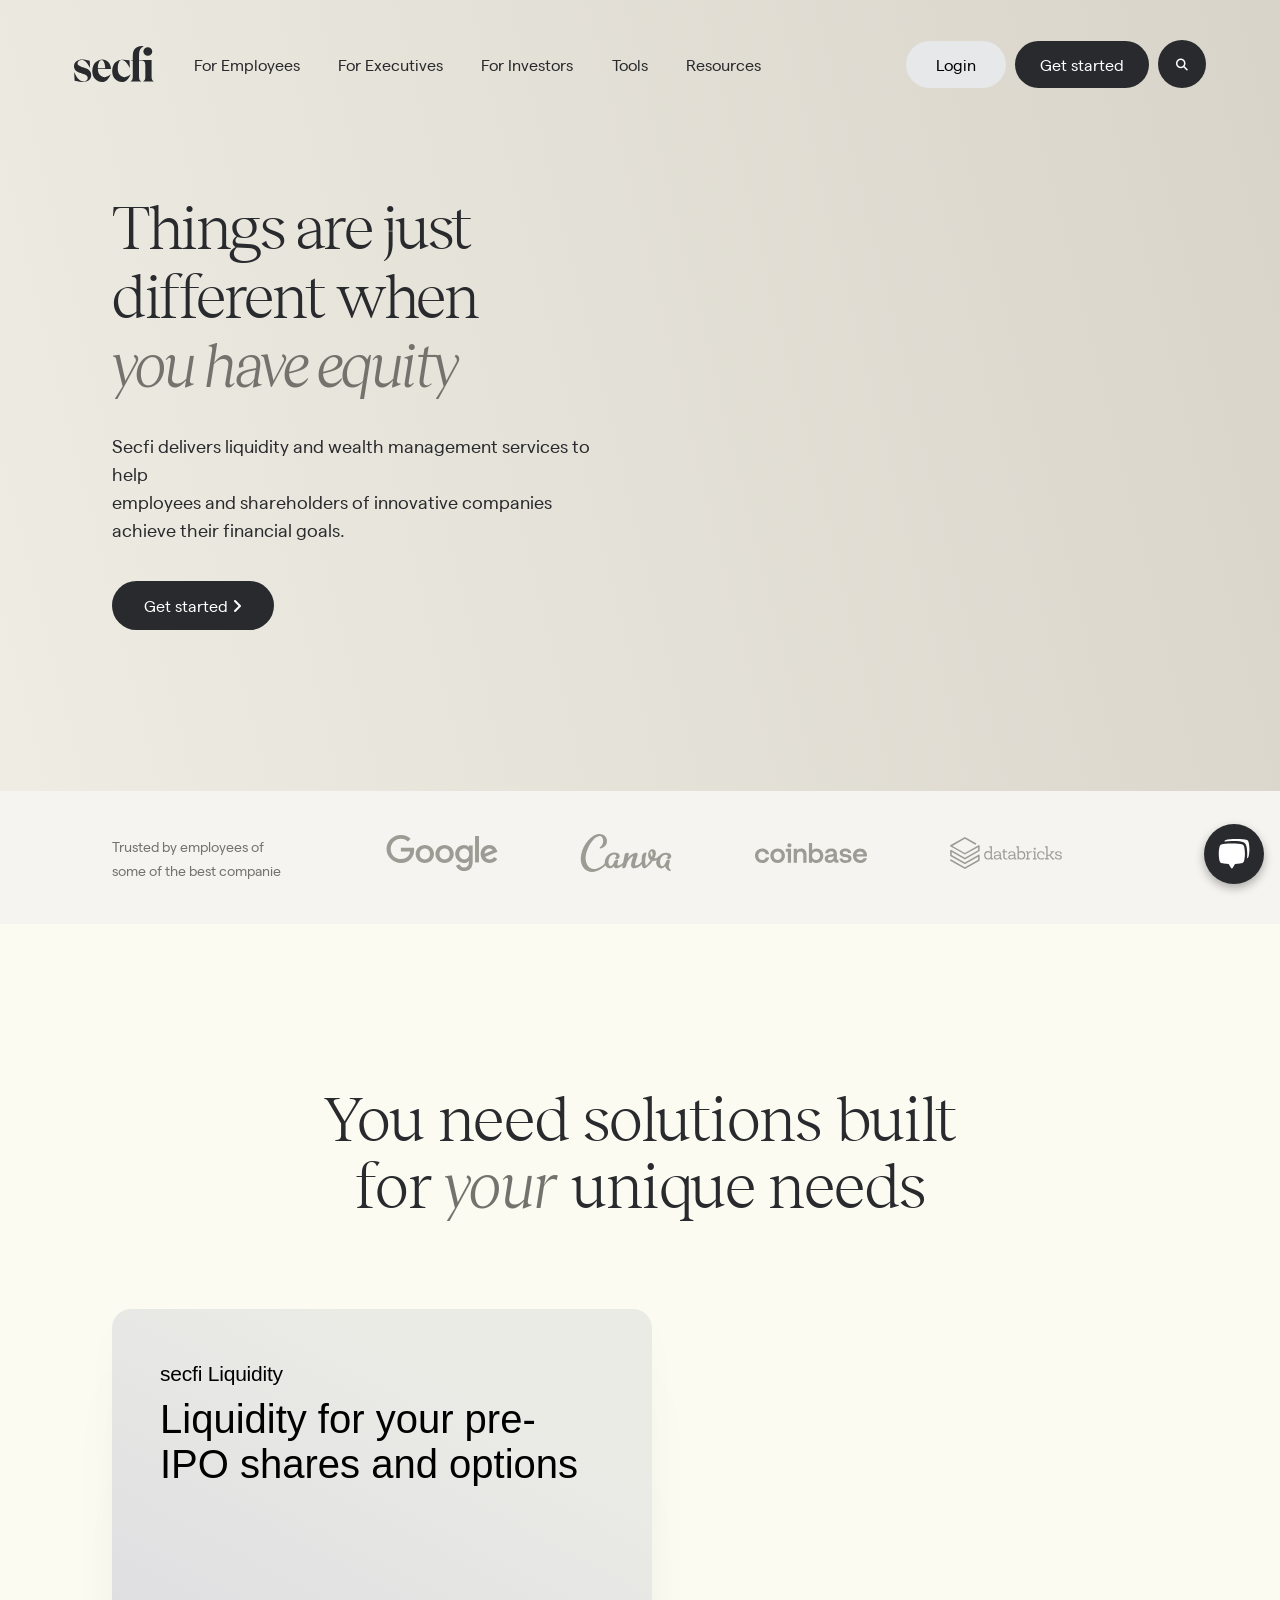
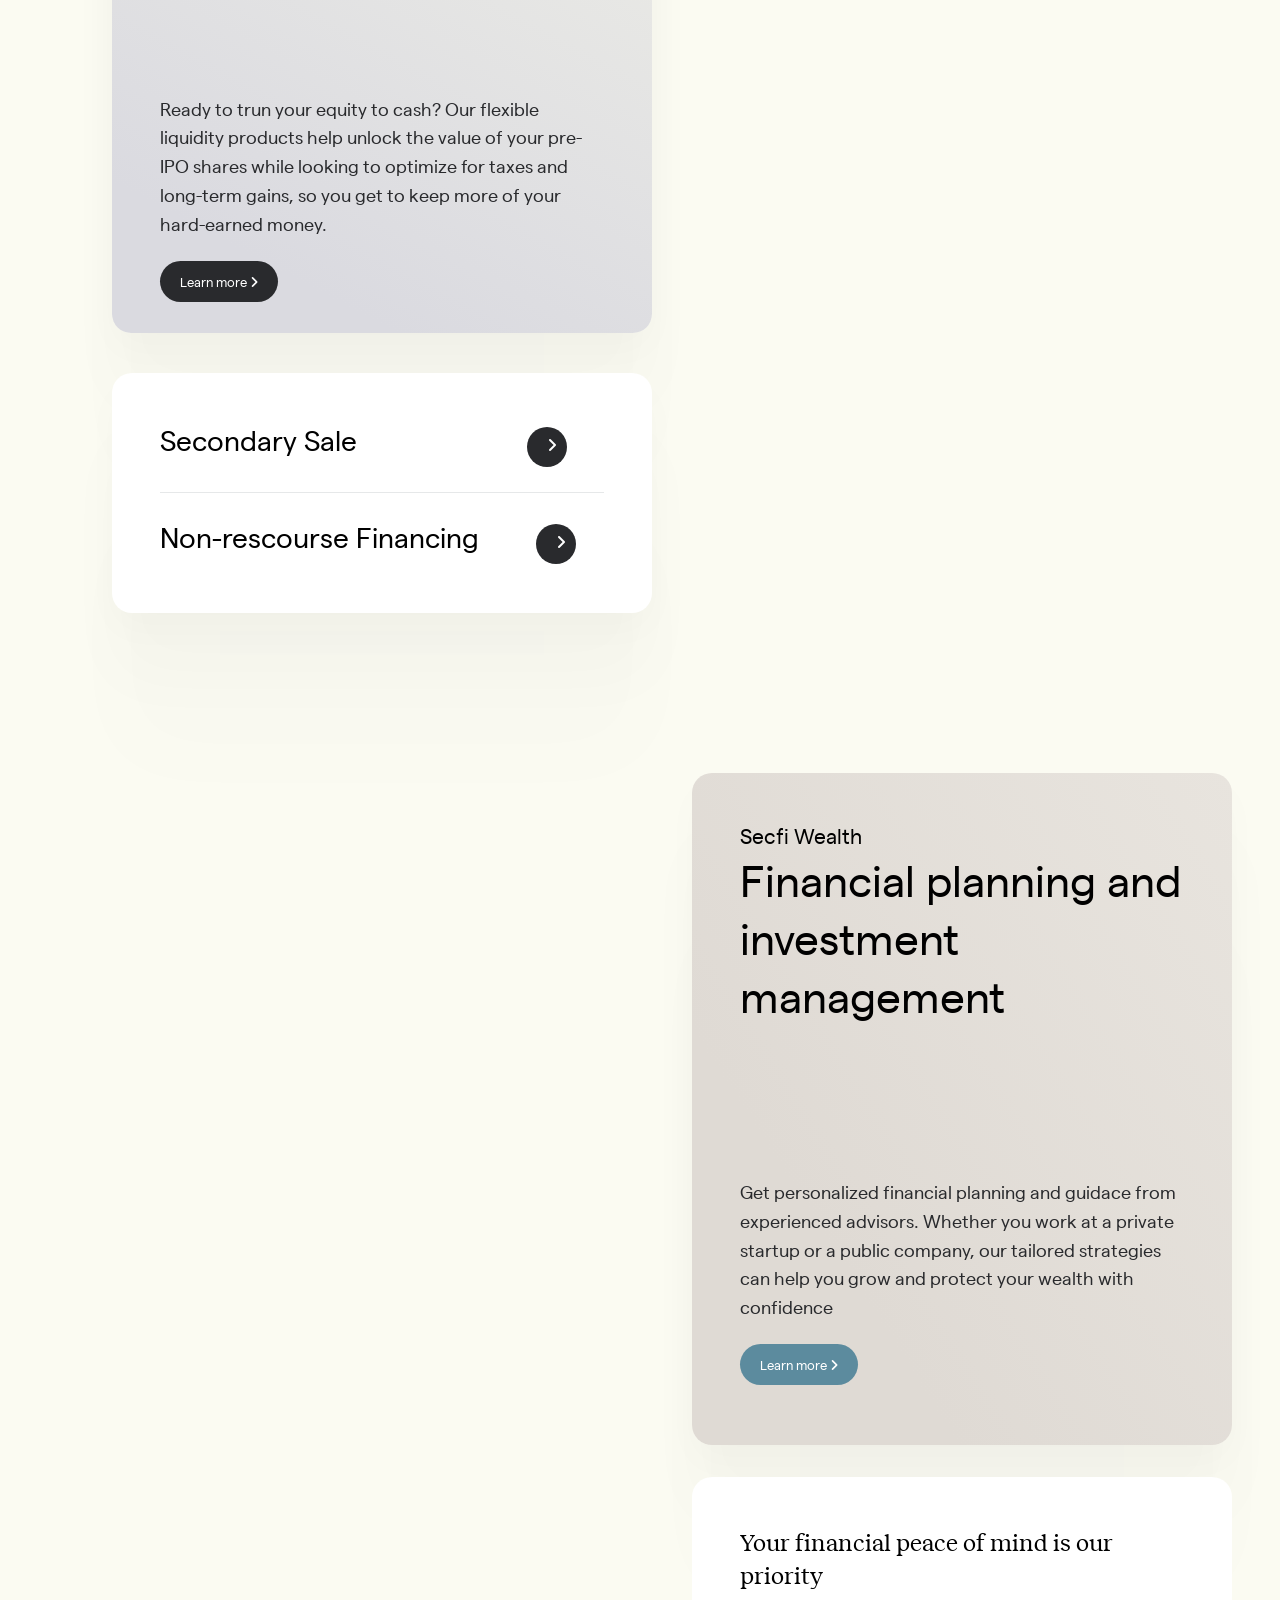
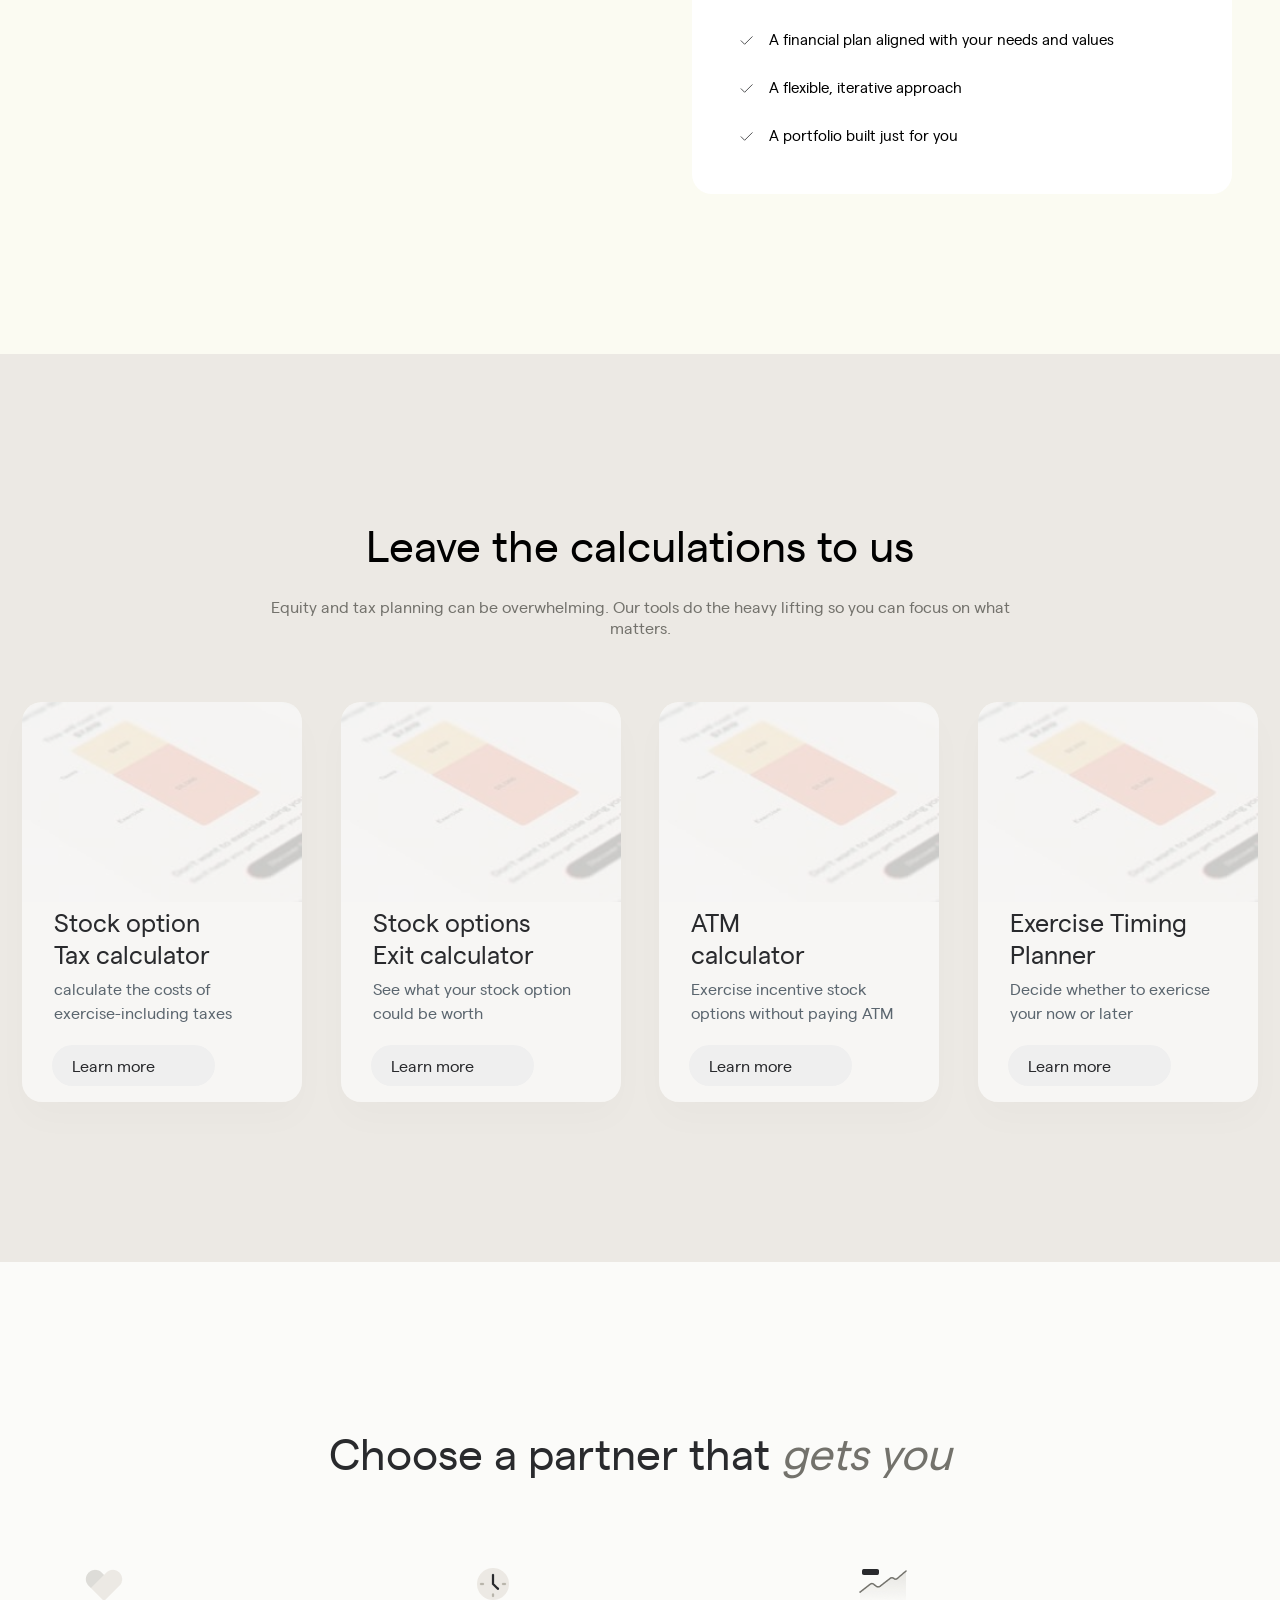
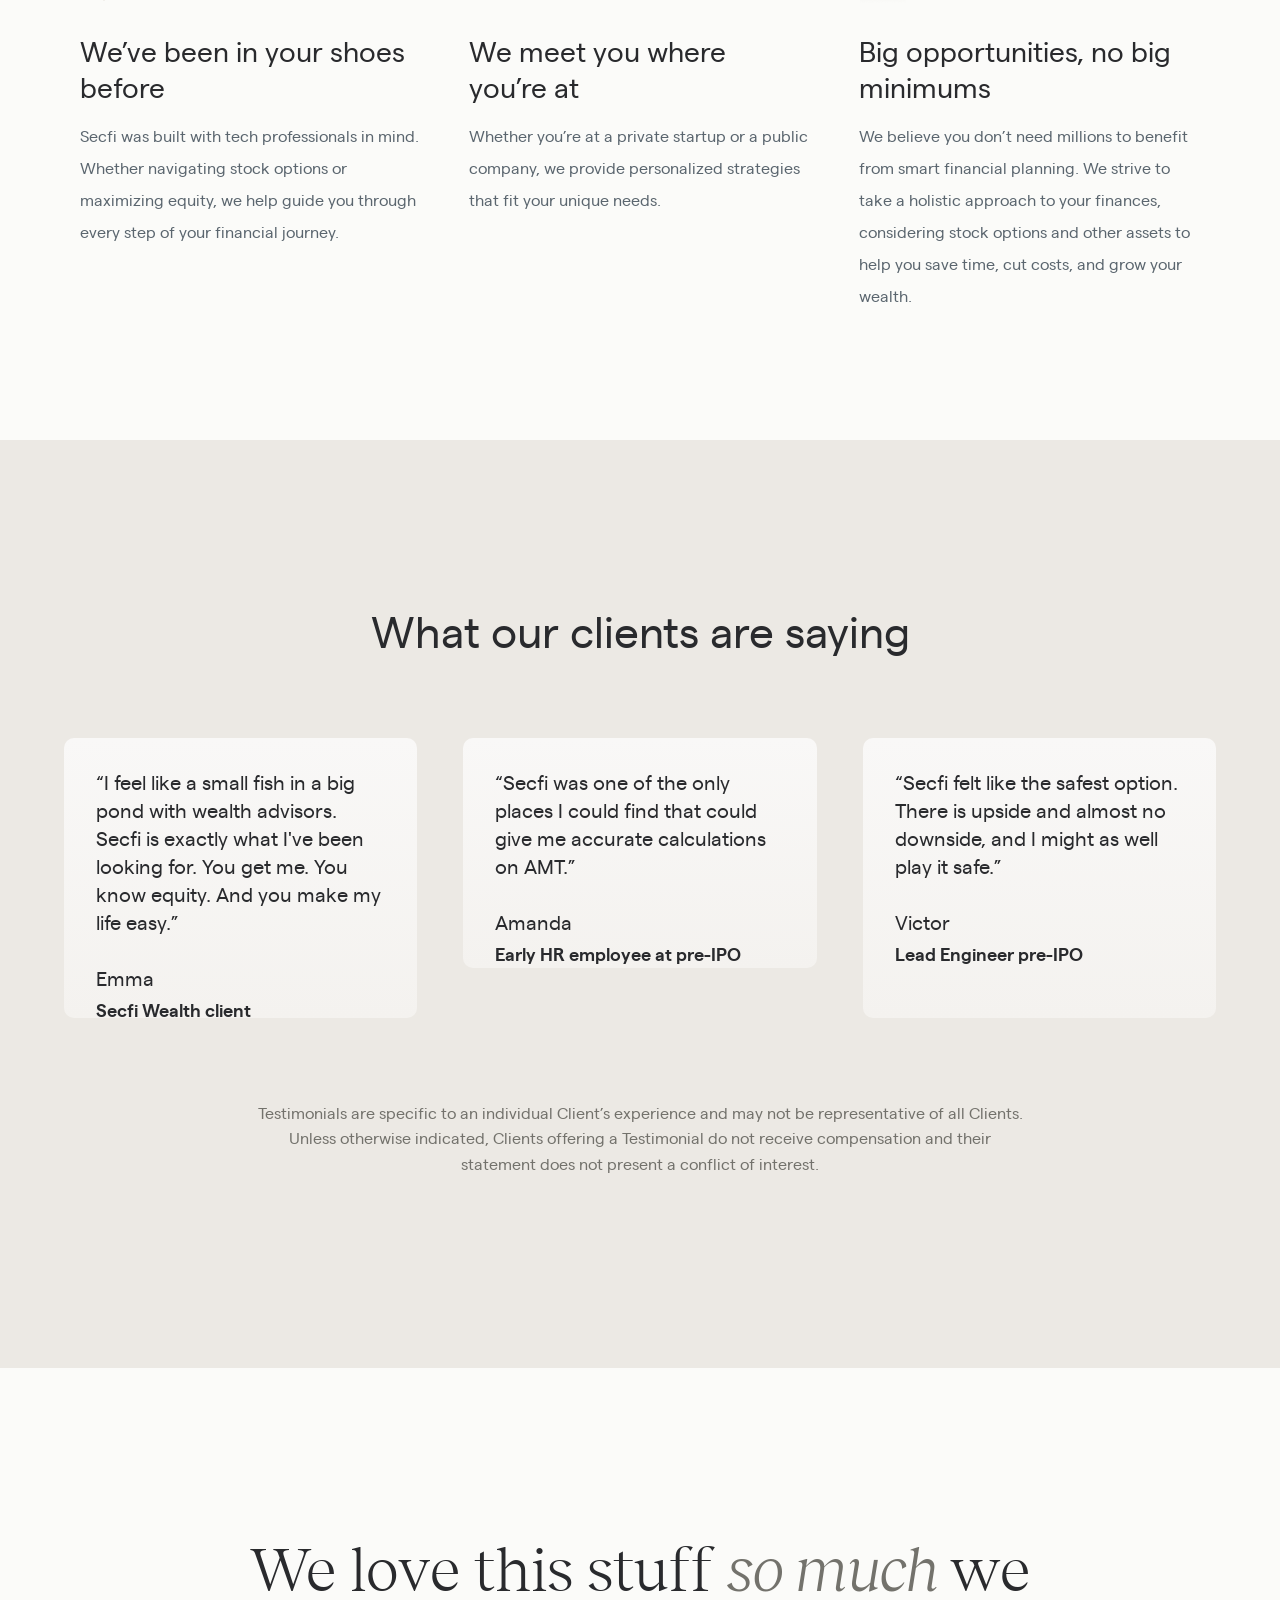
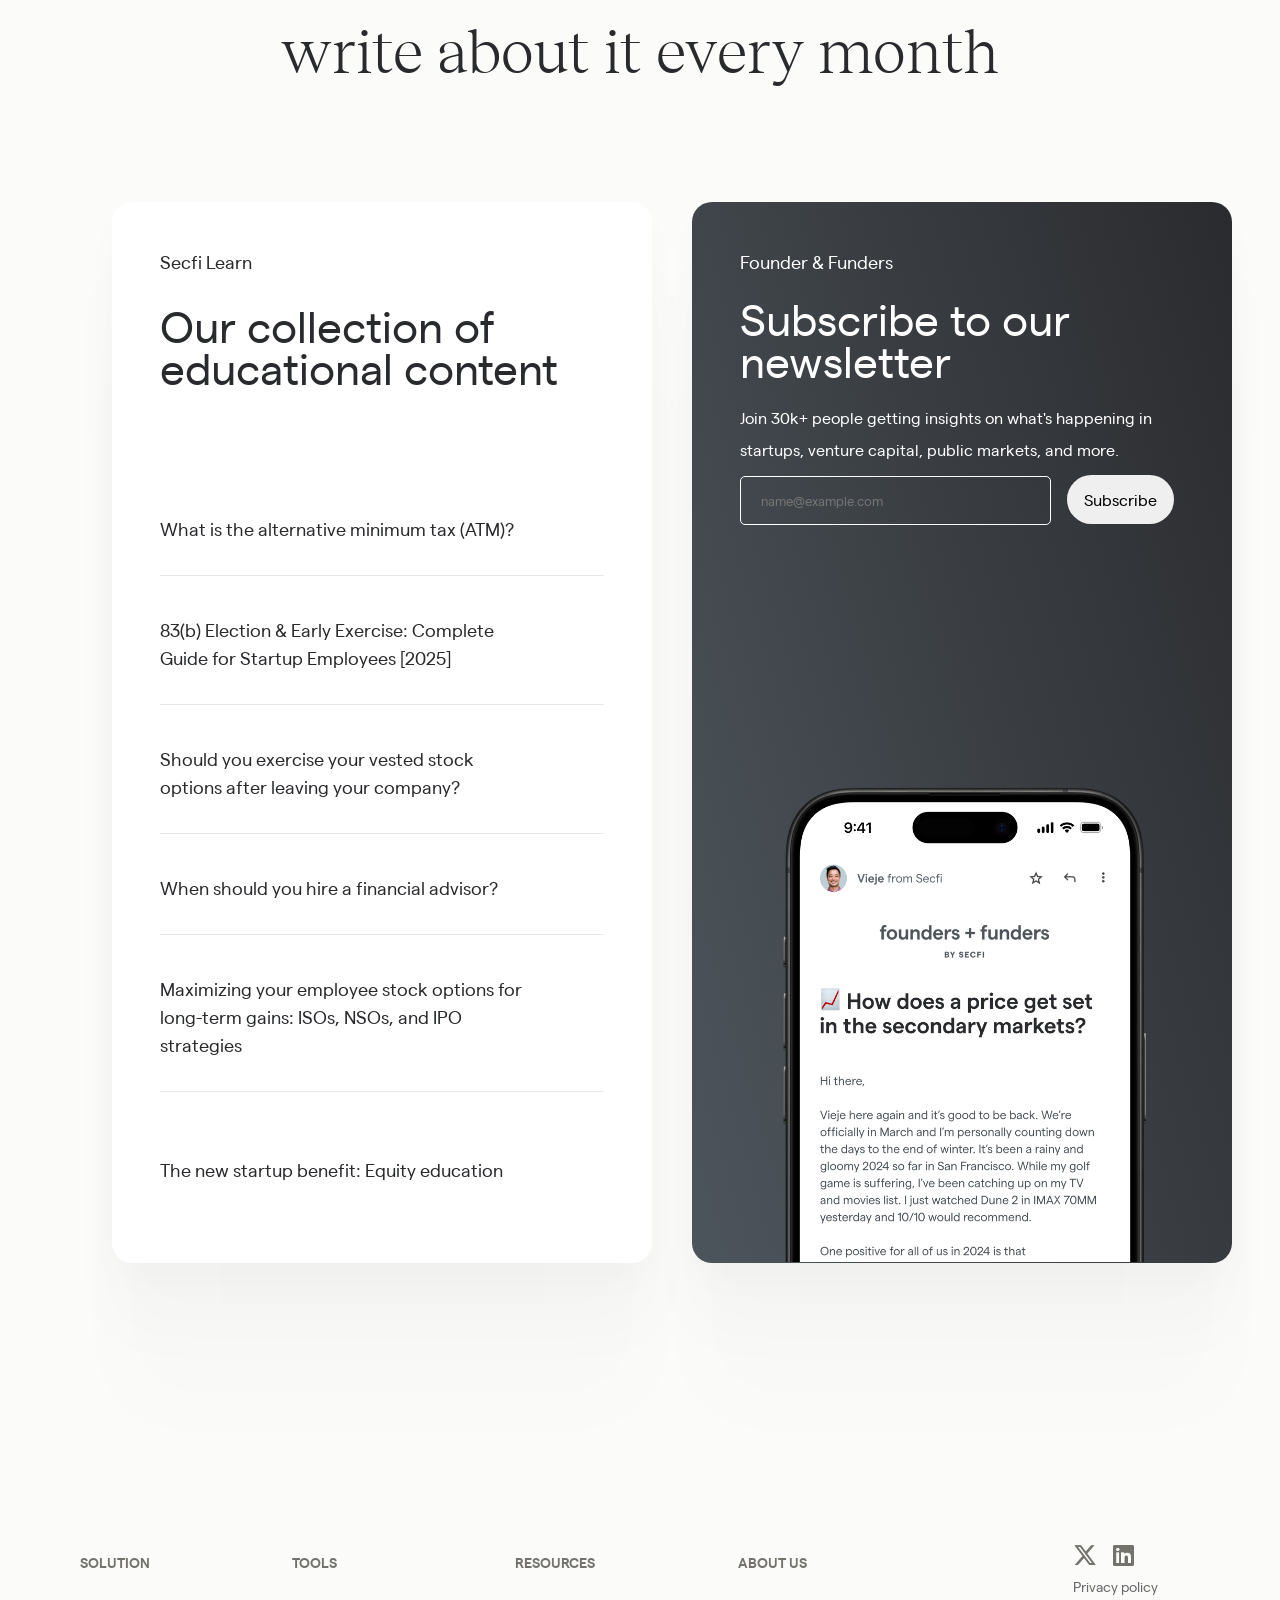
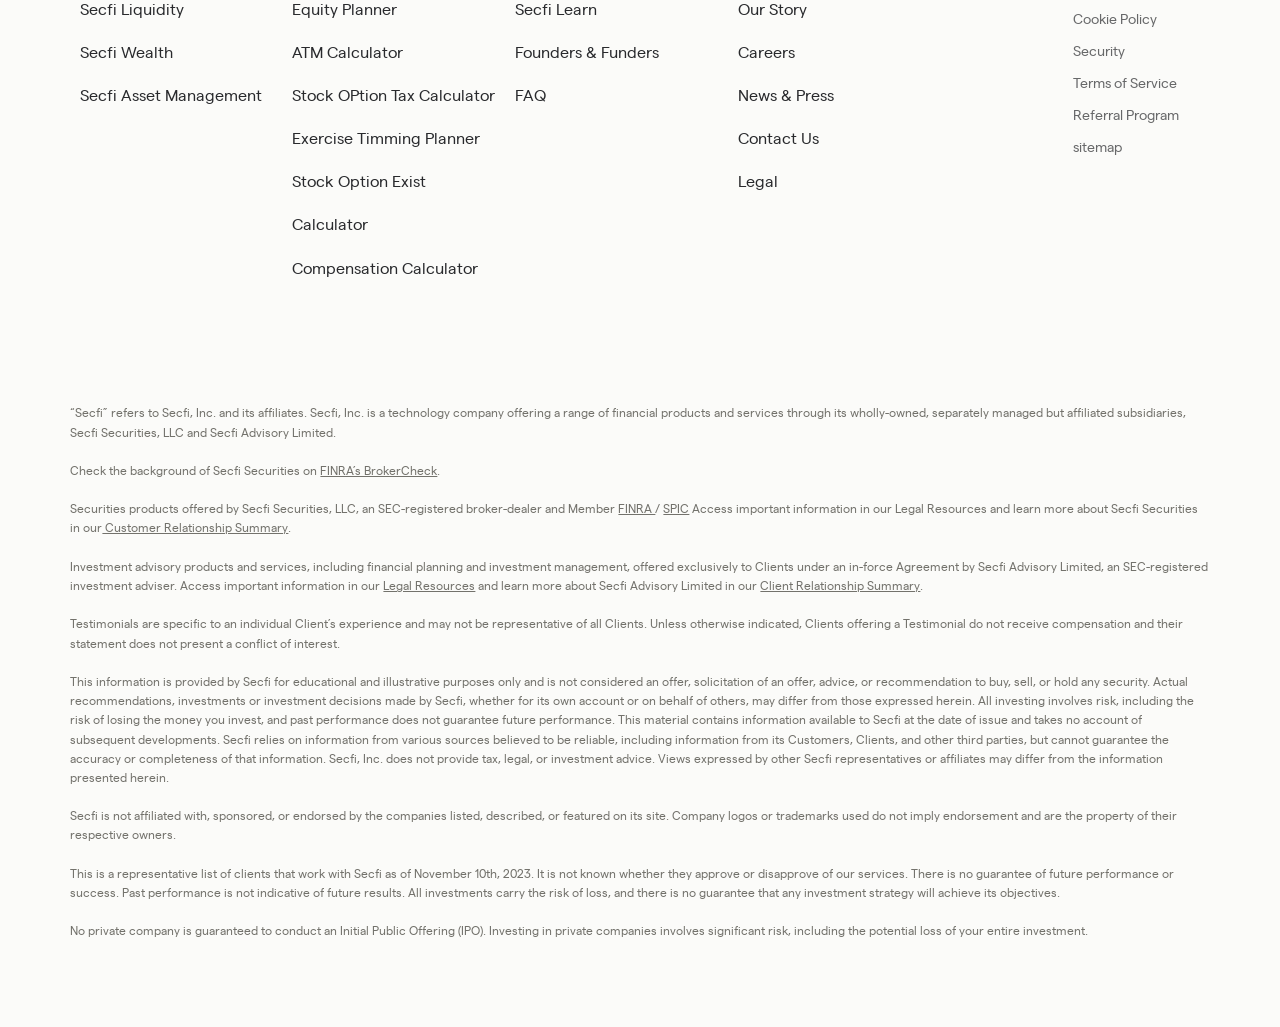
==== commit 3c815dfd: "Updated UI and chat button" ====
--- a/index.html
+++ b/index.html
@@ -4,155 +4,167 @@
 <head>
     <meta charset="UTF-8">
     <meta name="viewport" content="width=device-width, initial-scale=1.0">
-    <title>Secfi Landing page</title>
+    <title>Secfi Landing Page</title>
+
     <link rel="stylesheet" href="secfi.css">
-    <!-- Reckless & Matter (licensed self-host example) -->
-    <link rel="stylesheet" href="fonts/reckless/stylesheet.css">
-    <link rel="stylesheet" href="fonts/matter/stylesheet.css">
-    <link rel="apple-touch-icon" sizes="180x180" href="/icons/apple-touch-icon.png">
-    <link rel="icon" type="image/png" sizes="32x32" href="/icons/favicon-32x32.png">
+    <link rel="preload" href="/fonts/matter-regular-web.woff2" as="font" crossorigin="" type="font/woff2">
+    <link rel="preload" href="/fonts/matter-semibold-web.woff2" as="font" crossorigin="" type="font/woff2">
+    <link rel="preload" href="/fonts/reckless-regular-web.woff2" as="font" crossorigin="" type="font/woff2">
+    <link rel="preload" href="/fonts/reckless-light-italic.woff2" as="font" crossorigin="" type="font/woff2">
+    <link rel="preload" href="/fonts/reckless-light-web.woff2" as="font" crossorigin="" type="font/woff2">
 
     <link rel="stylesheet" href="https://cdnjs.cloudflare.com/ajax/libs/font-awesome/6.5.0/css/all.min.css">
-
-    <!-- <link rel="stylesheet" href="https://cdnjs.cloudflare.com/ajax/libs/font-awesome/7.0.1/css/all.min.css"> -->
 </head>
 
 <body>
-    <div class="gradient-wrapper">
-        <header>
-
-            <h1>secfi</h1>
-            <ul>
-                <li><a href="#">For Employees</a></li>
-                <li><a href="#">For Executives</a></li>
-                <li><a href="#">For Investors</a></li>
-                <li><a href="#">Tools</a></li>
-                <li><a href="#">Resources</a></li>
-
-
-            </ul>
-            <div class="buttons">
-                <button class="b1" type="button">Login</button>
-                <button class="b2" type="button">Get Started</button>
-
-                <button class="b33" type="button" id="round"> <i class="fa fa-search" aria-hidden="true"></i></button>
-            </div>
-        </header>
-
-
-        <!-- ..............................main................................... -->
-
-
-        <section class="main">
-            <div class="main-text">
-                <h1>Things are just different <br> when <em>you have equity</em></h1>
-                <p>Secfi delivers liquidity and wealth management services to help employees and shareholders of
-                    innovative companies achieve their financial goals.</p>
-                <button class="btn-main">Get started <i class="fa fa-angle-right"></i></button>
-            </div>
-            <div class="main-video">
-                <video id="one" src="page1.mp4" autoplay muted loop></video>
+
+    <!-- NAVBAR -->
+    <header>
+        <div class="navbar">
+            <div class="nav-left">
+                <img src="Secfi logo.svg" alt="secfi">
+                <ul>
+                    <li><a href="#">For Employees</a></li>
+                    <li><a href="#">For Executives</a></li>
+                    <li><a href="#">For Investors</a></li>
+                    <li><a href="#">Tools</a></li>
+                    <li><a href="#">Resources</a></li>
+                </ul>
+            </div>
+
+            <div class="nav-right">
+                <button class="btn-light">Login</button>
+                <button class="btn-dark">Get started</button>
+                <button class="btn-icon"><i class="fa fa-search"></i></button>
+            </div>
+        </div>
+
+
+        <!-- HERO SECTION -->
+        <section class="hero">
+
+            <div class="hero-text">
+                <h1>
+                    Things are just <br>
+                    different when <br>
+                    <em>you have equity</em>
+                </h1>
+
+                <p>
+                    Secfi delivers liquidity and wealth management services to help <br>
+                    employees and shareholders of innovative companies achieve their
+                    financial goals.
+                </p>
+
+                <button class="hero-btn">
+                    Get started <i class="fa fa-angle-right"></i>
+                </button>
+            </div>
+
+            <div class="hero-video">
+                <video src="page1.mp4" autoplay muted loop></video>
             </div>
 
         </section>
-
+    </header>
+     <div class="chat-btn">
+        <!-- <i class="fa-solid fa-messages"></i> -->
+        <img src="svgexport-9.svg" alt="">
+        
     </div>
 
 
 
-    <!-- ..................trust.............. -->
+
     <section class="trust">
         <p>Trusted by employees of <br>some of the best companie</p>
         <ul>
-            <li> Google</li>
-            <li> Canva</li>
-            <li> reddit</li>
-            <li> Stripe</li>
+            <li><img src="google.svg"> </li>
+            <li> <img src="canva.svg"></li>
+            <li> <img src="coinbase.svg"></li>
+            <li> <img src="databricks.svg"></li>
         </ul>
     </section>
 
 
     <!-- .........................solution........................  -->
-    <section class="solution">
-        <h1>You need solutions built <br>for your unique needs</h1>
-        <div class="box">
-            <div class="adjust">
-                <div class="b1">
-                    <h4>secfi Liquidity </h4>
-                    <h2>Liquidity for your pre-IPO shares and options</h2>
-                    <p>Ready to trun your equity to cash? Our flexible liquidity products help unlock
-                        the value of your pre-IPO shares while looking to optimize for taxes and long-term gains,
-                        so you get to keep more of your hard-earned money.
-                    </p>
-                    <button type="button">Learn more <i class="fa fa-angle-right" aria-hidden="true"></i></button>
-
-
-
-
-                </div>
-                <div class="b3">
-                    <p>Secondary Sale <i class="fa fa-angle-right" aria-hidden="true" style="margin-left: 12rem;"></i>
-                    </p>
-                    <hr class="thin-line">
-                    <p>Non-rescourse Financing <i class="fa fa-angle-right" aria-hidden="true"
-                            style="margin-left: 5.5rem;"></i></p>
-                </div>
-            </div>
-            <div class="b2">
-                <video src="page2.mp4" autoplay muted loop>
-
-                </video>
-            </div>
-        </div>
-        <br>
-        <br><br>
-    </section>
-
-
-
-    <!-- .....................section 2nd box.............  -->
-    <section class="solution2">
-
-        <div class="box2">
-
-            <div class="b4"> <video src="page3.mp4" autoplay muted loop></video></div>
-            <div class="adjust2">
-                <div class="b5">
-                    <h4>Secfi Wealth</h4>
-                    <h2>Financial planning and investment
-                        management
-                    </h2>
-                    <p>Get personalized financial planning and guidace from experienced
-                        advisors. Whether you work at a private startup or a public company,
-                        our tailored strategies can help you grow and protect your wealth
-                        with confidence
-                    </p>
-                    <button type="button">Learn more <i class="fa fa-angle-right" aria-hidden="true"></i></button>
-                </div>
-                <div class="b6">
-                    <h2>Your financial peace of mind is our priority</h2>
-                    <p> <i class="fa fa-check" aria-hidden="true"
-                            style="margin-right: 16px;font-size: 13px ; color:gray"></i>A financial plan aligned with
-                        your needs and values</p>
-                    <p> <i class="fa fa-check" aria-hidden="true"
-                            style="margin-right: 16px;font-size: 13px ; color:gray"></i>A flexible, iterative approach
-                    </p>
-                    <p> <i class="fa fa-check" aria-hidden="true"
-                            style="margin-right: 16px; font-size: 13px ; color:gray"></i>A portfolio built just for you
-                    </p>
-                </div>
-            </div>
-        </div>
-
-    </section>
-
+    <section class="countainer2">
+        <div class="solution">
+            <h1>You need solutions built <br>for <em>your</em> unique needs</h1>
+            <div class="box">
+                <div class="adjust">
+                    <div class="b1">
+                        <span>secfi Liquidity </span>
+                        <h3>Liquidity for your pre-IPO shares and options</h3>
+                        <p>Ready to trun your equity to cash? Our flexible liquidity products help unlock
+                            the value of your pre-IPO shares while looking to optimize for taxes and long-term gains,
+                            so you get to keep more of your hard-earned money.
+                        </p>
+                        <button type="button">Learn more <i class="fa fa-angle-right" aria-hidden="true"></i></button>
+
+
+
+
+                    </div>
+                    <div class="b3">
+                        <p>Secondary Sale <i class="fa fa-angle-right" aria-hidden="true"
+                                style="margin-left: 10.2rem;"></i>
+                        </p>
+
+                        <p>Non-rescourse Financing <i class="fa fa-angle-right" aria-hidden="true"
+                                style="margin-left: 3.1rem;"></i></p>
+                    </div>
+                </div>
+                <div class="b2">
+                    <video src="page2.mp4" autoplay muted loop></video>
+                </div>
+            </div>
+        </div>
+
+        <div class="solution2">
+
+            <div class="box2">
+
+                <div class="b4"> <video src="page3.mp4" autoplay muted loop></video></div>
+                <div class="adjust2">
+                    <div class="b5">
+                        <span>Secfi Wealth<span>
+                                <h3>Financial planning and investment
+                                    management
+                                </h3>
+                                <p>Get personalized financial planning and guidace from experienced
+                                    advisors. Whether you work at a private startup or a public company,
+                                    our tailored strategies can help you grow and protect your wealth
+                                    with confidence
+                                </p>
+                                <button type="button">Learn more <i class="fa fa-angle-right"
+                                        aria-hidden="true"></i></button>
+                    </div>
+                    <div class="b6">
+                        <h2>Your financial peace of mind is our priority</h2>
+                        <p> <img src="svgexport-5.svg" alt="svg">A financial plan aligned
+                            with
+                            your needs and values</p>
+                        <p> <img src="svgexport-5.svg" alt="svg">A flexible, iterative
+                            approach
+                        </p>
+                        <p> <img src="svgexport-5.svg" alt="svg">A portfolio built just
+                            for you
+                        </p>
+                    </div>
+                </div>
+            </div>
+
+        </div>
+        </div>
+    </section>
     <!-- ....................calculation.............  -->
 
 
     <section class=" calculate">
 
-        <h1>Leave the calculations to us</h1>
-        <p id="pp">Equity and tax planning can be overwhelming. Our tools do the heavy lifting so you can focus on what
+        <h3>Leave the calculations to us</h3>
+        <p id="pp1">Equity and tax planning can be overwhelming. Our tools do the heavy lifting so you can focus on what
             <br>
             matters.
         </p>
@@ -194,7 +206,7 @@
 
     <!-- ...............partner.......  -->
     <section class="partner">
-        <h1>Choose a partner that gets you</h1>
+        <h1>Choose a partner that <em style="color: #73726c;">gets you</em> </h1>
         <div class="text">
             <div class="t1">
                 <img src="heart.png">
@@ -228,52 +240,52 @@
 
 
     <section class="review">
-        <h1 class="heading">What our clients are saying</h1>
+        <h3> What our clients are saying</h3>
 
         <div class="rew">
 
 
             <div class="card1">
-                <div class="card1-content">
-                    <h4>
+                <div class="card-content">
+                    <p>
                         “I feel like a small fish in a big pond with wealth advisors.
                         Secfi is exactly what I've been looking for.
                         You get me. You know equity. And you make my life easy.”
-                    </h4>
+                    </p>
 
                     <div class="left-side1">
                         <p class="name1">Emma</p>
-                        <h5 class="role1">Secfi Wealth client</h5>
+                        <span class="role">Secfi Wealth client</span>
                     </div>
                 </div>
             </div>
 
             <!-- CARD 2 -->
             <div class="card2">
-                <div class="card2-content">
-                    <h4>
+                <div class="card-content">
+                    <p>
                         “Secfi was one of the only places I could find that could give me
                         accurate calculations on AMT.”
-                    </h4>
+                    </p>
 
                     <div class="left-side">
                         <p class="name2">Amanda</p>
-                        <h5 class="role2">Early HR employee at pre-IPO</h5>
+                        <span class="role">Early HR employee at pre-IPO</span>
                     </div>
                 </div>
             </div>
 
 
             <div class="card3">
-                <div class="card3-content">
-                    <h4>
+                <div class="card-content">
+                    <p>
                         “Secfi felt like the safest option. There is upside and almost no downside,
                         and I might as well play it safe.”
-                    </h4>
+                    </p>
 
                     <div class="left-side">
                         <p class="name3">Victor</p>
-                        <h5 class="role3">Lead Engineer pre-IPO</h5>
+                        <span class="role">Lead Engineer pre-IPO</span>
                     </div>
                 </div>
             </div>
@@ -288,60 +300,58 @@
         </p>
     </section>
 
-
-
-    <!-- ........faQ.......  -->
     <section class="faq">
-        <h1>We love this stuff so much we <br> write about it every month</h1>
+        <h1>We love this stuff <em style="color: #73726c;">so much </em>we <br> write about it every month</h1>
         <div class="faq-img">
             <div class="qus">
                 <div class="qus-adj">
-                    <p id="sefi">Secfi Learn</p>
-                    <p id="qh">Our collection of educational content</p>
-
-                    <p>what is the alternative minimum tax(ATM)?
-                    </p>
-                    <hr>
-                    <p>83(b) Election & Early Exercise: Complete Guide for Startup Employees [2025]</p>
-
-                    <hr>
-                    <p>Should you exercise your vested stock options after leaving your company?</p>
-                    <hr>
+                    <span>Secfi Learn</span>
+                    <h3>Our collection of educational content </h3>
+
+                    <p>What is the alternative minimum tax (ATM)?
+                    </p>
+
+                    <p>83(b) Election & Early Exercise: Complete <br> Guide for Startup Employees [2025]</p>
+
+
+                    <p>Should you exercise your vested stock <br> options after leaving your company?</p>
+
                     <p>When should you hire a financial advisor?
                     </p>
-                    <hr>
-                    <p>Maximizing your employee stock options for long-term gains: ISOs, NSOs, and IPO strategies
-                    </p>
-                    <hr>
+
+                    <p>Maximizing your employee stock options for <br> long-term gains: ISOs, NSOs, and IPO
+                        <br>strategies
+                    </p>
+
                     <p>The new startup benefit: Equity education
                     </p>
 
                 </div>
             </div>
             <div class="sub">
-                <p>Founder & Funders</p>
-                <div id="p1">Subscribe to our newsletter</div>
-                <div id="pp">Join 30k+ people getting insights on what's happening in startups, venture capital,
-                    public
-                    markets, and more.</div>
-                <form>
-                    <input id="email" type="email" name="email " placeholder="name@example.com">
-                    <input id="but" type="submit" value="Subscribe">
-                </form>
-
-                <img src="secfi em.png">
+                <span>Founder & Funders</span>
+                <h3>Subscribe to our newsletter<h3>
+                        <div id="pp">Join 30k+ people getting insights on what's happening in <br> startups, venture
+                            capital,
+                            public
+                            markets, and more.</div>
+                        <form>
+                            <input id="email" type="email" name="email " placeholder="name@example.com">
+                            <input id="but" type="submit" value="Subscribe">
+                        </form>
+
+                        <img src="secfi em.png">
             </div>
         </div>
     </section>
 
     <!-- .....................list.................  -->
     <section class="list ">
-
         <div class="table">
             <div class="sol">
                 <ul>
                     <li>
-                        <h4>Solutions</h4>
+                        <h4>SOLUTION</h4>
                     </li>
                     <li>Secfi Liquidity</li>
                     <li>Secfi Wealth</li>
@@ -351,7 +361,7 @@
             <div class="tool">
                 <ul>
                     <li>
-                        <h4>Tools</h4>
+                        <h4>TOOLS</h4>
                     </li>
                     <li>Equity Planner </li>
                     <li> ATM Calculator </li>
@@ -364,7 +374,7 @@
             <div class="res">
                 <ul>
                     <li>
-                        <h4>Resourse</h4>
+                        <h4>RESOURCES</h4>
                     </li>
                     <li>Secfi Learn</li>
                     <li> Founders & Funders</li>
@@ -385,23 +395,33 @@
 
             </div>
             <div class="social">
-                <ul id="icon">
-
-
-
-                    <li>Privacy policy</li>
-                    <li> Cookie Policy</li>
-                    <li>Security </li>
-                    <li> Terms of Service</li>
-                    <li>Referral Program </li>
-                    <li> sitemap</li>
-                </ul>
-
-            </div>
-
-        </div>
-    </section>
-    <br>
+                <div id="icon">
+                    <i class="fa-brands fa-x-twitter"></i>
+                    <i class="fa-brands fa-linkedin" style="margin-left: 10px;"></i>
+
+
+                    <ul>
+
+
+                        <li>Privacy policy</li>
+                        <li> Cookie Policy</li>
+                        <li>Security </li>
+                        <li> Terms of Service</li>
+                        <li>Referral Program </li>
+                        <li> sitemap</li>
+                    </ul>
+
+                </div>
+            </div>
+        </div>
+
+
+        </div>
+
+    </section>
+
+
+
     <section class="data">
         <p>
             “Secfi” refers to Secfi, Inc. and its affiliates. Secfi, Inc. is a technology company offering a range
@@ -411,18 +431,21 @@
             Secfi Securities, LLC and Secfi Advisory Limited.
             <br><br>
 
-            Check the background of Secfi Securities on FINRA’s BrokerCheck. <br><br>
-            Securities products offered by Secfi Securities, LLC, an SEC-registered broker-dealer and Member FINRA /
-            SIPC. Access important information in our Legal Resources and learn more about Secfi Securities in our
-            Customer Relationship Summary. <br><br>
+            Check the background of Secfi Securities on <a href="">FINRA’s BrokerCheck</a>.<br><br>
+            Securities products offered by Secfi Securities, LLC, an SEC-registered broker-dealer and Member <a
+                href="">FINRA </a>/
+            <a href="">SPIC</a> Access important information in our Legal Resources and learn more about Secfi
+            Securities in our<a href="">
+                Customer Relationship Summary</a>. <br><br>
 
             Investment advisory products and services, including financial planning and investment management,
             offered
             exclusively to Clients under an in-force Agreement by Secfi Advisory Limited, an SEC-registered
             investment
-            adviser. Access important information in our Legal Resources and learn more about Secfi Advisory Limited
+            adviser. Access important information in our <a href="">Legal Resources</a> and learn more about Secfi
+            Advisory Limited
             in
-            our Client Relationship Summary. <br><br>
+            our <a href="">Client Relationship Summary</a>.<br><br>
 
             Testimonials are specific to an individual Client’s experience and may not be representative of all
             Clients.
--- a/secfi.css
+++ b/secfi.css
@@ -1,178 +1,323 @@
+/* =========================================================
+   @FONT-FACE: CORRECTED DEFINITIONS
+   (Removed commas and corrected weights)
+   ========================================================= */
+
 @font-face {
-    font-family: 'Reckless';
-    src: url('fonts/Reckless-Regular.woff2') format('woff2'),
-        url('fonts/Reckless-Regular.woff') format('woff');
-    font-weight: 400;
+    font-family: "Matter";
+    /* CORRECTED: Removed ", sans-serif" */
+    src: url("fonts/matter-regular-web.woff2") format("woff2");
+    font-weight: 400;
+    /* Regular */
+    font-style: normal;
 }
 
 @font-face {
-    font-family: 'Matter';
-    src: url('fonts/Matter-Regular.woff2') format('woff2'),
-        url('fonts/Matter-Regular.woff') format('woff');
-    font-weight: 200;
-}
-
-* {
-    padding: 0;
-    margin: 0;
-    box-sizing: border-box;
-}
-
-section {
-    margin-top: 0px;
-}
+    font-family: "Matter";
+    /* CORRECTED: Removed ", sans-serif" */
+    src: url("fonts/matter-semibold-web.woff2") format("woff2");
+    font-weight: 600;
+    /* Assuming semibold is 600 */
+    font-style: normal;
+}
+
+/* You need to ADD this block if you want to use font-weight: 500 */
+/* @font-face {
+  font-family: "Matter"; 
+  src: url("fonts/matter-medium-web.woff2") format("woff2"); 
+  font-weight: 500; 
+  font-style: normal;
+} */
+
+
+@font-face {
+    font-family: "Reckless";
+    src: url("fonts/reckless-regular-web.woff2") format("woff2");
+    font-weight: 400;
+    /* Regular */
+    font-style: normal;
+}
+
+@font-face {
+    font-family: "Reckless";
+    src: url("fonts/reckless-light-web.woff2") format("woff2");
+    font-weight: 300;
+    /* CORRECTED: Changed from 700 to 300 (Light) */
+    font-style: normal;
+}
+
+@font-face {
+    font-family: "Reckless";
+    src: url("fonts/reckless-light-italic.woff2") format("woff2");
+    font-weight: 300;
+    /* CORRECTED: Changed from 500 to 300 (Light) */
+    font-style: italic;
+    /* Added italic style */
+}
+
+/* =========================================================
+   FONT APPLICATION (APPLYING THE CORRECT NAMES/FALLBACKS)
+   ========================================================= */
 
 h1,
 h2,
+h3,
+h4 {
+    font-family: "Reckless", serif;
+}
+
+p,
+a,
+span,
+li,
+input,
+button {
+    font-family: "Matter", helvetica, arial, sans-serif;
+    /* CORRECTED: Used Matter for the primary name */
+}
+
+h1 {
+    /* This will load the Reckless file defined with font-weight: 700 */
+    font-weight: 700;
+}
+
+h2 {
+    /* This will load the Reckless file defined with font-weight: 500 (if you define it) */
+    font-weight: 500;
+}
+
 h3 {
-    font-family: 'Reckless', serif;
+    /* This will load the Reckless Regular file (font-weight: 400) */
+    font-weight: 400;
+}
+
+h4 {
+    /* This will load the Reckless Light file (font-weight: 300) */
+    font-weight: 300;
 }
 
 p,
-span,
+span {
+    /* This will load the Matter Regular file (font-weight: 400) */
+    font-weight: 400;
+}
+
 a {
-    font-family: 'Matter', Helvetica, Arial, sans-serif;
-}
-.gradient-wrapper {
+    /* This will try to load the Matter file defined with font-weight: 500 */
+    font-weight: 500;
+}
+
+* {
+    margin: 0;
+    padding: 0;
+    box-sizing: border-box;
+}
+
+
+/* Page Background like Secfi */
+header {
     background: linear-gradient(256.23deg, #d9d4ca 0%, #eeece3 100%);
-    height: 110vh;
-}
-
-header {
-    display: flex;
-    
-    align-items: center;
-    padding: 10px 10px 20px 40px;
- 
-    
-}
-
-header h1 {
-
-    color: rgb(43, 39, 35);
-    font-size: 44px;
-    margin-top: 10px;
-    margin-left: 3%;
-
-
-}
-
-  header ul {
-    display: flex;
-    list-style: none;
-    margin-top: 1rem;
-
-}
-
-header ul li a {
-    margin-left: 2.5rem;
-    font-family: 'matter';
-    text-decoration: none;
-    color: rgb(53, 49, 44);
-    font-size: 15px;
-    
-    align-items: center;
-    letter-spacing: 0.5px;
-}
-
-.buttons {
-    margin-left: 25%;
-    display: flex;
-    gap: 10px;
-    justify-content: flex-start;
-    align-items: center;
-    margin-top: 15px;
-    
-}
-
-.buttons .b1 {
-    padding: 15px 30px;
-    border-radius: 50px;
-    font-size: 14px;
-    margin: 3px;
-    background-color: #e6e8e9;
-    color: rgb(43, 39, 35);
-    border: none;
-
-}
-
-.buttons .b2 {
-    padding: 15px 30px;
-    border-radius: 50px;
-    font-size: 14px;
-    margin: 2px;
-    background-color: rgb(43, 39, 35);
-    color: white;
-    border: none;
-    text-align: center;
-}
-
-.buttons .b33 {
-    padding: 14px;
-    border-radius: 50px;
-    background-color: rgb(43, 39, 35);
-    color: white;
-    border: none;
-    margin: 0 0 0 0;
-}
-
-
-/* ............................................main..........................  */
-.main {
+
+}
+
+/* =====================
+   NAVBAR
+===================== */
+.navbar {
+    width: 100%;
+    padding: 2.5rem 4.6rem;
+    /* position: sticky; */
+    top: 0;
+    background: transparent;
+    z-index: 999;
     display: flex;
     justify-content: space-between;
     align-items: center;
-    padding: 0 80px;    
-}
-
-.main-text {
-
-    
+}
+
+/* LEFT SIDE */
+.nav-left {
+    display: flex;
+    align-items: center;
+}
+
+.nav-left ul {
+    display: flex;
+    gap: 2.4rem;
+    margin-left: 2.5rem;
+}
+
+.nav-left ul li {
+    list-style: none;
+}
+
+.nav-left ul li a {
+    text-decoration: none;
+    color: #292A2D;
+    font-weight: 500;
+    font-size: 16px;
+
+}
+
+.nav-left ul li a:hover {
+    text-decoration: underline;
+    color: #292A2D;
+}
+
+/* RIGHT SIDE BUTTONS */
+.nav-right {
+    display: flex;
+    gap: 9px;
+    align-items: center;
+
+    /* margin-top: 0; */
+
+}
+
+.btn-light {
+
+    padding: 13px 30px;
+    border-radius: 50px;
+    background: #e6e8e9;
+    border: none;
+    /* margin-top: 0; */
+    font-size: 16px;
+    cursor: pointer;
+    /* background-image: linear-gradient(180deg, hsla(0, 0%, 100%, .025), rgba(35, 35, 35, .025)); */
+}
+
+.btn-light:hover {
+    background-color: #5c8b9e;
+    color: white;
+    transition: 0.2s;
+}
+
+.btn-dark {
+    padding: 13px 25px;
+    border-radius: 50px;
+    background: #292A2D;
+    color: white;
+    border: none;
+    margin-left: 0;
+    margin-top: 0;
+    font-size: 16px;
+    cursor: pointer;
+}
+
+.btn-dark:hover {
+    background-color: #5c8b9e;
+    color: white;
+    transition: 0.2s;
+}
+
+.btn-icon {
+    padding: 12px;
+    width: 48px;
+    height: 48px;
+    border-radius: 50%;
+    cursor: pointer;
+    background: #292A2D;
+    color: white;
+    border: none;
+    margin-left: 0;
+    margin-top: 0;
+    font-size: 12px;
+}
+
+.btn-icon:hover {
+    background-color: #5c8b9e;
+    color: white;
+    transition: 0.2s;
+}
+.chat-btn {
+    position: fixed;
+    bottom: 16px;
+    right: 16px;
+    background: #292A2D;  /* change color */
+    color: #fff;
+    width: 60px;
+    height: 60px;
+    border-radius: 50%;
+    display: flex;
+    justify-content: center;
+    align-items: center;
+    font-size: 22px;
+    cursor: pointer;
+    box-shadow: 0 4px 10px rgba(0,0,0,0.3);
+    z-index: 9999;
+}
+.chat-btn i {
+    pointer-events: none;
+}
+
+/* =====================
+   HERO SECTION
+===================== */
+.hero {
+    display: flex;
+    /* justify-content: space-between;
+     */
+     /* gap:5rem; */
+    padding: 4rem 7rem 10rem;
+    /* THIS FIXES YOUR PROBLEM */
+    gap: 5rem;
+}
+
+.hero-text {
     max-width: 600px;
-
-}
-
-.main-text h1 {
-    margin-top: 5%;
+}
+
+.hero-text h1 {
+    font-family: "Reckless", serif;
     font-size: 62px;
     font-weight: 100;
-    line-height: 1.2;
-    margin-bottom: 1rem;
-}
-
-.main-text p {
-    font-size: 16px;
-    color: #4a4a4a;
-    line-height: 1.6;
-    margin-bottom: 2rem;
-}
-
-.btn-main {
-
-    background-color: #292A2D;
+    line-height: 4rem;
+    letter-spacing: -0.04em;
+    color: #292A2D;
+    line-height: 4.3rem;
+}
+
+.hero-text h1 em {
+    color: #73726c;
+}
+
+.hero-text p {
+    margin-top: 2rem;
+    font-size: 18px;
+    line-height: 1.75rem;
+    color: #292A2D;
+
+}
+
+.hero-btn {
+    margin-top: 2.3rem;
+    padding: 14px 32px;
+    border-radius: 50px;
+    background: #292A2D;
     color: #fff;
-    padding: 15px 40px;
-    border-radius: 50px;
+    border: none;
     font-size: 16px;
     margin-left: 0;
-    border: none;
-}
-
-  .main-video  {
-    width: 600px;
-    height: 500px;
-    margin-top: 4rem;
-
-} 
-
- .main-video video {
+}
+
+.hero-btn:hover {
+    background-color: #5c8b9e;
+}
+
+/* VIDEO */
+.hero-video {
+    width: 640px;
+    margin-top: 1.7rem;
+    height: 412px;
     
+}
+
+.hero-video video {
     width: 100%;
     height: 85%;
+    border-radius: 20px;
     object-fit: cover;
-    border-radius: 20px;
-}
-
+}
 
 
 
@@ -180,234 +325,282 @@
 .trust {
     width: 100%;
     display: flex;
-
-    background-color: rgb(248, 244, 244);
-    padding: 40px;
+    gap: 4rem;
+
+    background-color: #f5f4f0;
+    padding: 2rem 4rem;
 
     align-items: center;
-    /* flex-direction: column; */
+
 
 }
 
 .trust p {
-    margin-left: 4rem;
-    margin-top: 20px;
-    color: #292A2D;
+    margin-left: 3rem;
+
+    color: #73726c;
+    line-height: 1.5rem;
+    font-weight: 400;
     font-size: 14px;
 }
 
 .trust ul {
     display: flex;
-    margin-left: 20%;
+
     list-style: none;
 }
 
 .trust ul li {
     color: rgb(138, 125, 102);
     text-decoration: none;
-    margin: 0 30px;
+
     font-size: 40px;
+    margin: 0 40px;
 }
 
 
 /* ...............................solution.....................  */
-
-.solution {
+.countainer2 {
     width: 100%;
-    min-height: 100vh;
-    background-color: #fff;
-
-}
+    padding: 160px 0 160px 0;
+    background-color: #fbfbf2;
+
+}
+
 
 .solution h1 {
 
     text-align: center;
-    margin-top: 11%;
-    /* font-size: 55px; */
-    color: #292A2D;
-    margin-bottom: 3.5rem;
-        font-family: reckless, serif;
+
+
+    color: #292A2D;
+    margin-bottom: 5.5rem;
+
     font-weight: 300;
     font-size: 4rem;
     line-height: 4.2rem;
     letter-spacing: -.02em;
 }
 
+.solution h1 em {
+
+    color: #73726c;
+}
+
 .box {
     display: flex;
-    padding: 1rem 8%;
-    justify-content: space-around;
-    gap : 3%;
-    
+
+    /* justify-content: space-around; */
+    gap: 2.5rem;
+
+
 
 
 }
 
 .solution .b1 {
-    width: 620px;
-    height: 570px;
-    background-image :linear-gradient(28.01deg, rgb(218, 218, 224) 16.6%, rgb(235, 235, 230) 82.01%); 
-    border-radius: 1.5rem;
+    width: 540px;
+    height: 624px;
+    background-image: linear-gradient(28.01deg, rgb(218, 218, 224) 16.6%, rgb(235, 235, 230) 82.01%);
+    border-radius: 1.2rem;
     box-shadow: 0 17px 37px 0 rgba(41, 42, 45, .02), 0 67px 67px 0 rgba(41, 42, 45, .02), 0 150px 90px 0 rgba(41, 42, 45, .012), 0 267px 107px 0 rgba(41, 42, 45, 0), 0 417px 117px 0 rgba(41, 42, 45, 0);
-    padding: 3.2rem;
-}
-.adjust .b1 h4{
+    padding: 2.7rem 3rem;
+    margin-left: 7rem;
+    cursor: pointer;
+}
+
+.adjust .b1 span {
     font-size: 21px;
-    font-weight: 100;
-}
-.adjust .b1 h2 {
-    font-size: 44px;
-    font-family: 'matter';
-    font-weight: 100;
-
-}
-
-
-
-.solution .b2 video,
-.solution2 .b4 video {
-    width: 530px;
-    height: 800px;
-    object-fit: cover;
+    font-family: " matter", helvetica, arial, sans-serif;
+    font-weight: 400;
+
+    line-height: 2.8rem;
+    letter-spacing: -.01em;
+    white-space: pre-wrap;
+}
+
+
+
+.adjust .b1 h3 {
+    font-size: 40px;
+    font-family: " matter", helvetica, arial, sans-serif;
+    font-weight: 400;
+    margin-bottom: 13rem;
+
 }
 
 
 .adjust .b1 p {
-    margin-top: 30%;
+
     line-height: 1.8rem;
     color: #292A2D;
+    font-size: 18px;
 }
 
 .adjust .b1 button {
-    margin: 20px 0 0 0;
-    padding: 10px 20px;
+    margin-top: 22px;
+    padding: 12px 20px;
     background-color: #292A2D;
     color: white;
     border: none;
     border-radius: 50px;
-    font-family: 'matter';
+    cursor: pointer;
+}
+
+.adjust .b1 button:hover {
+    background-color: #5c8b9e;
+    color: white;
+    transition: 0.2s;
 }
 
 .solution .b2 {
-    width: 620px;
+    width: 540px;
     height: 800px;
-    /* border: 1px solid black; */
+
     border-radius: 20px;
 }
 
 .solution .b2 video {
-    width: 600px;
-    height: 800px;
+    width: 540px;
+    height: 905px;
     object-fit: cover;
     border-radius: 20px;
 }
 
 .solution .b3 {
-    width: 620px;
-    height: 210px;
-    /* border: 1px solid black; */
+    width: 540px;
+
+    height: 240px;
+    padding: 48px;
+    margin-left: 7rem;
     margin-top: 2.5rem;
     border-radius: 20px;
     background-color: rgb(255, 255, 255);
-     box-shadow: 0 17px 37px 0 rgba(41, 42, 45, .02), 0 67px 67px 0 rgba(41, 42, 45, .02), 0 150px 90px 0 rgba(41, 42, 45, .012), 0 267px 107px 0 rgba(41, 42, 45, 0), 0 417px 117px 0 rgba(41, 42, 45, 0);
-}
-
-.solution .b3 p {
-    padding: 2.5rem 1rem 2rem 4rem;
-    font-size: 25px;
-}
-.thin-line{
-    border: none;
-    height: 1px;
-    background: #ddd;
-    margin: 0 0 0 10% ;
-    width: 80%;
-}
+    box-shadow: 0 17px 37px 0 rgba(41, 42, 45, .02), 0 67px 67px 0 rgba(41, 42, 45, .02), 0 150px 90px 0 rgba(41, 42, 45, .012), 0 267px 107px 0 rgba(41, 42, 45, 0), 0 417px 117px 0 rgba(41, 42, 45, 0);
+}
+
+
+.solution .b3 p:first-child {
+    font-size: 28px;
+    padding-bottom: 25px;
+    border-bottom: 1px solid #e6e8e9;
+}
+
+.solution .b3 p:last-child {
+    font-size: 28px;
+    padding-top: 25px;
+
+}
+
+
+
 .solution .b3 .fa {
+    width: 40px;
+    height: 40px;
     background-color: #292A2D;
-    border-radius: 50px;
+    border-radius: 100%;
     color: white;
     padding: 10px 20px;
     font-size: 16px;
-}
+
+
+}
+
+.solution .b3 .fa:hover {
+    background-color: #5c8b9e;
+}
+
+
+
 
 .adjust {
     display: block;
 }
 
-/* .........solution2............  */
-.solution2 {
-    padding: 5rem 9%;
-    margin-top: 2rem;
-    background-color: #ffffff;
-}
+
+
 
 .solution2 .box2 {
-    display: flex;
-
-    justify-content: space-between;
-    gap: 3%;
+    margin: 10rem 0 0 0;
+    display: flex;
+    margin-left: 7rem;
+
+    gap: 2.5rem;
+
+
 
 }
 
 
 .solution2 .box2 .b4 {
-    width: 600px;
-    height: 850px;
-    
+    width: 540px;
+    height: 1020px;
+
 }
 
 .solution2 .box2 .b4 video {
     object-fit: cover;
-    width: 600px;
-    height: 850px;
+    width: 540px;
+    height: 1020px;
     border-radius: 20px;
 }
 
 .adjust2 {
     display: block;
-    
+
 }
 
 .adjust2 .b5 {
-    width: 600px;
-    height: 600px;
-   
+    width: 540px;
+    height: 672px;
+
     background: linear-gradient(57.34deg, #dfdad4 27.43%, #e8e4de);
     border-radius: 20px;
     padding: 48px;
     box-shadow: 0 17px 37px 0 rgba(41, 42, 45, .02), 0 67px 67px 0 rgba(41, 42, 45, .02), 0 150px 90px 0 rgba(41, 42, 45, .012), 0 267px 107px 0 rgba(41, 42, 45, 0), 0 417px 117px 0 rgba(41, 42, 45, 0);
 }
-.adjust2 .b5 h4{
+
+.adjust2 .b5 span {
     font-size: 21px;
     font-weight: 100;
 }
-.adjust2 .b5 h2 {
+
+.adjust2 .b5 h3 {
     font-size: 44px;
-    font-family: 'matter';
     font-weight: 100;
+    font-family: "Matter", helvetica, arial, sans-serif;
 }
 
 .adjust2 .b5 p {
     margin-top: 35%;
     line-height: 1.8rem;
     color: #292A2D;
-}
+    font-size: 18px;
+    font-family: "Matter", helvetica, arial, sans-serif;
+}
+
+
 
 .adjust2 .b5 button {
- margin: 20px 0 0 0;
-    padding: 10px 20px;
+    margin-top: 22px;
+    padding: 12px 20px;
     background-color: #292A2D;
     color: white;
     border: none;
     border-radius: 50px;
-    font-family: 'matter';
+
+}
+
+.adjust2 .b5 button {
+    background-color: #5c8b9e;
+    color: white;
+    transition: 0.2s;
 }
 
 .adjust2 .b6 {
-    width: 550px;
-    height: 267px;
-    /* border: 1px solid black; */
+    width: 540px;
+    height: 317px;
+
     margin-top: 2rem;
     background-color: white;
     border-radius: 20px;
@@ -421,163 +614,82 @@
 .adjust2 .b6 p {
     line-height: 3rem;
     font-size: 15px;
+
+}
+
+.adjust2 .b6 p img {
+    margin-right: 1rem
 }
 
 /* ....................................cards....................  */
 .calculate {
     background-color: #ece9e4;
-
-    min-height: 100vh;
     padding: 160px 0;
 }
 
-.calculate h1 {
+.calculate h3 {
     text-align: center;
-
     font-size: 44px;
-    font-family: 'matter';
-}
-
-.calculate #pp {
+    font-weight: 100;
+    font-family: 'matter', helvetica, arial, sans-serif;
+
+}
+
+.calculate #pp1 {
+    /* text-align: center; */
+    margin-top: 24px;
+    font-size: 16px;
+    color: #73726c;
     text-align: center;
-    margin-top: 24px;
-    font-size: 18px;
-    color: #73726c;
 }
 
 .calculate .call {
     display: flex;
-    
+    justify-content: center;
+    gap: 3%;
     margin-top: 5%;
-    margin-left: 8%;
-    
-
-    
-
-}
-
-.call .c1 {
+}
+
+/* SHARED CARD STYLE (removes duplication) */
+.call>div {
     width: 280px;
     height: 400px;
-    border: 1px solid black;
-    background-color: white;
-border-radius: 20px;
-font-family: 'matter';
-box-shadow: 0 17px 37px 0 rgba(41, 42, 45, .02);
-
-
-
-}
-
-.call .c1 img {
-    width: 278px;
+    background: rgba(255, 255, 255, 0.6);
+    border-radius: 20px;
+    overflow: hidden;
+    box-shadow: 0 17px 37px rgba(41, 42, 45, 0.02);
+}
+
+/* IMAGE */
+.call img {
+    width: 100%;
     height: 200px;
-    border-radius: 20px 20px 0 0 ;
-    opacity: 0.5;
-}
-.call .c1 h4{
+    object-fit: cover;
+    opacity: 0.2;
+}
+
+/* TITLE */
+.call h4 {
     padding: 0 2rem;
     font-size: 25px;
     font-weight: 100;
     line-height: 2rem;
-    font-family: 'matter';
-
-    
-}
-
-.call .c1 p {
-    
-    font-size: 18px;
+    color: #292A2D;
+    font-family: "matter", helvetica, arial, sans-serif;
+}
+
+/* DESCRIPTION TEXT */
+.call p {
+    font-size: 16px;
     margin-top: 7px;
     padding: 0 2rem;
     line-height: 1.5rem;
-    color: #73726c;
-    font-family: 'matter';
-}
-
-
-.call .c2 {
-    width: 280px;
-    height: 400px;
-    border: 1px solid black;
-    background-color: white;
-border-radius: 20px;
-margin-left: 3%;
-}
-
-
-.call .c2 img {
-    width: 278px;
-    height: 200px;
- border-radius: 20px 20px 0 0 ;
-    opacity: 0.5;
-}
-.call .c2 h4{
-    padding: 0 2rem;
-    font-size: 25px;
-    font-weight: 100;
-    line-height: 2rem;
-font-family: 'matter';
-    
-}
-.call .c2 p {
-    
-    font-size: 18px;
-    margin-top: 7px;
-    padding: 0 2rem;
-    line-height: 1.5rem;
-    color: #73726c;
-    font-family: 'matter';
-}
-
-.call .c3 {
-    width: 280px;
-    height: 400px;
-    border: 1px solid black;
-    background-color: white;
-    border-radius: 20px;
-
- margin-left: 3%;
-
-}
-
-.call .c3 img {
-    width: 278px;
-    height: 200px;
-     border-radius: 20px 20px 0 0 ;
-    opacity: 0.5;
-}
-.call .c3 h4{
-    padding: 0 2rem;
-    font-size: 25px;
-    font-weight: 100;
-    line-height: 2rem;
-    font-family: 'matter';
-
-    
-}
-.call .c3 p {
-   font-size: 18px;
-    margin-top: 7px;
-    padding: 0 2rem;
-    line-height: 1.5rem;
-    color: #73726c;
-    font-family: 'matter';
-}
-
-.call .c4 {
-    width: 280px;
-    height: 400px;
-    border: 1px solid black;
-    background-color: white;
-    border-radius: 20px;
-    margin-left: 3%;
-
-
-
-}
-  button{
-    padding: 10px  60px 10px 20px;
+    color: #5b666f;
+}
+
+/* BUTTON */
+.call button {
+    padding: 10px 60px 10px 20px;
     margin: 20px 0 0 30px;
     border-radius: 50px;
     border: none;
@@ -585,119 +697,82 @@
     font-size: 16px;
     background-color: #efefef;
     font-weight: 400;
-    
-}
-
-.call .c4 img {
-width: 278px;
-    height: 200px;
-     border-radius: 20px 20px 0 0 ;
-    opacity: 0.5;
-}
-.call .c4 h4{
-    padding: 0 2rem;
-    font-size: 25px;
-    font-weight: 100;
-    line-height: 2rem;
-font-family: 'matter';
-    
-}
-.call .c4 p {
-     font-size: 18px;
-    margin-top: 7px;
-    padding: 0 2rem;
-    line-height: 1.5rem;
-    color: #73726c;
-    font-family: 'matter';
-}
+    cursor: pointer;
+    transition: 0.3s;
+}
+
+.call button:hover {
+    background-color: #292A2D;
+    color: white;
+}
+
+
+
+
+
 
 /* ..........................text.......................  */
 .partner {
     width: 100%;
-    min-height: 100vh;
-    background-color: white;
-
-
+    background-color: #FBFBF9;
+    padding: 10rem 0 5rem;
 }
 
 .partner h1 {
     text-align: center;
-    margin-top: 10rem;
-
+    font-family: "Matter", helvetica, arial, sans-serif;
+    color: #292A2D;
+    font-weight: 100;
+    font-size: 44px;
 }
 
 .text {
     display: flex;
-    /* gap: 1rem; */
     margin-top: 5rem;
-    justify-content: space-around;
     padding: 0 5rem;
-
-}
-
-
-.text .t1 {
-    width: 350px;
+    gap: 3rem;
+}
+
+.text .t1,
+.t2,
+.t3 {
+    width: 360px;
     height: 400px;
-    /* border: 1px solid black; */
-}
-
-.text .t1 h2 {
-    font-size: 32px;
+}
+
+.text h2 {
+    font-size: 28px;
     margin-top: 20px;
-}
-
-.text .t1 p {
-    font-size: 15px;
-    line-height: 1.6rem;
-}
-
-.text .t2 {
-    width: 350px;
-    height: 400px;
-    /* border: 1px solid black; */
-    /* margin-left: 1rem; */
-}
-
-.text .t2 h2 {
-    font-size: 32px;
-    margin-top: 20px;
-}
-
-.text .t2 p {
-    font-size: 15px;
-    line-height: 1.6rem;
-}
-
-.text .t3 {
-    width: 350px;
-    height: 400px;
-    /* border: 1px solid black; */
-    /* margin-left: 1rem; */
-}
-
-.text .t3 h2 {
-    font-size: 32px;
-    margin-top: 20px;
-}
-
-.text .t3 p {
-    font-size: 15px;
-    line-height: 1.6rem;
-}
+    font-weight: 100;
+    font-family: "Matter", helvetica, arial, sans-serif;
+    color: #292A2D;
+}
+
+.text p {
+    margin-top: 1rem;
+    font-size: 16px;
+    line-height: 2rem;
+    color: #5B666F;
+}
+
+
+
 
 /* ..................... review..................  */
 
 .review {
     width: 100%;
-    min-height: 110vh;
-    padding: 5rem 0 0 0;
+    padding: 160px 0 160px;
     background-color: #ece9e4;
 }
 
-.review .heading {
+.review h3 {
     text-align: center;
-    margin: 3rem 0 3rem;
+    font-family: "Matter", helvetica, arial, sans-serif;
+    color: #292A2D;
+    font-size: 44px;
+    padding-bottom: 5rem;
+    font-weight: 400;
 }
 
 .rew {
@@ -705,265 +780,180 @@
     margin: 1rem;
     gap: 4%;
     margin: 0 5%;
-
-
 }
 
 .card1 {
-    width: 750px;
+    width: 790px;
     height: 280px;
-    background: white;
+    background: linear-gradient(180deg, #f9f8f7 0, #f4f2ef);
     padding: 30px 32px;
     margin: 0 0 50px;
     border-radius: 10px;
-    border: 1px solid black;
-
-}
-
-
-.card1-content {
-    /* display: flex; */
-    justify-content: space-between;
-    align-items: flex-start;
-    overflow: hidden;
-
-}
-.card1-content h4 {
-    
+}
+
+.card-content p {
     font-weight: 300;
-    font-size: 22px;
+    font-size: 20px;
     line-height: 1.4;
-    
-    color: #292A2D;
-    font-family: 'matter';
-}
-.name1 {
+    color: #292A2D;
+    font-weight: 400;
+}
+
+.name1,
+.name2,
+.name3 {
     font-weight: bold;
     margin-top: 1.8rem;
-color: #73726c;
-    font-size: 16px;
-}
-
-.role1 {
+    color: #73726c;
+    font-size: 16px;
+}
+
+.role {
     font-size: 18px;
-    
+    color: #292A2D;
     line-height: 2.5rem;
-
-    
-
+    font-weight: 800;
 }
 
 
 .card2 {
-    width: 750px;
-    height: 280px;
-    background: white;
+    width: 790px;
+    height: 230px;
+    background: linear-gradient(180deg, #f9f8f7 0, #f4f2ef);
     padding: 30px 32px;
     margin: 0 0 50px;
     border-radius: 10px;
-    border: 1px solid black;
-
-}
-
-
-.card2-content {
-    /* display: flex; */
-    justify-content: space-between;
-    align-items: flex-start;
-    overflow: hidden;
-
-}
-.card2-content h4 {
-    
-    font-weight: 300;
-    font-size: 22px;
-    line-height: 1.4;
-    
-    color: #292A2D;
-    font-family: 'matter';
-}
-.name2 {
-    font-weight: bold;
-    margin-top: 5rem;
-    color: #73726c;
-    font-size: 16px;
-}
-
-.role2 {
-    font-size: 18px;
-    
-    line-height: 2.5rem;
-    
-
-}
+}
+
+
+
 
 .card3 {
-    width: 750px;
+    width: 790px;
     height: 280px;
-    background: white;
+    background: linear-gradient(180deg, #f9f8f7 0, #f4f2ef);
     padding: 30px 32px;
     margin: 0 0 50px;
     border-radius: 10px;
-    border: 1px solid black;
-
-}
-
-
-.card3-content {
-    /* display: flex; */
-    justify-content: space-between;
-    align-items: flex-start;
-    overflow: hidden;
-
-}
-.card3-content h4 {
-    
-    font-weight: 300;
-    font-size: 22px;
-    line-height: 1.4;
-    
-    color: #292A2D;
-    font-family: 'matter';
-}
-.name3 {
-    font-weight: bold;
-    margin-top: 5rem;
-    color: #73726c;
-    font-size: 16px;
-}
-
-.role3 {
-    font-size: 18px;
-    
-    line-height: 2.5rem;
-    
-
-}
-
-
-
+}
 
 .review .note {
     text-align: center;
-    margin: 3rem 23.5%;
-    font-size: 16px;
-    margin-top: 5rem;
+    margin: 2rem 20%;
+    font-size: 16px;
+
     line-height: 1.6rem;
+    color: #73726C;
 }
 
 
 /* .....................faq.....................  */
 .faq {
     width: 100%;
-    height: 80rem;
-    margin-bottom: 10%;
-    background-color: #fbfbf9
-
+    background-color: #fbfbf9;
+    padding: 160px 0;
+    color: #292A2D;
 }
 
 .faq h1 {
     text-align: center;
-    margin-top: 7rem;
-    font-size: 40px;
+    padding-bottom: 7rem;
+    font-size: 62px;
+    font-weight: 100;
+    line-height: 5rem;
 }
 
 .faq-img {
     display: flex;
-    margin: 4rem 8%;
-    gap: 0.8%;
-
-
+    gap: 2.5rem;
 }
 
 .qus {
-    width: 620px;
-    height: 1020px;
-    /* border: 1px solid black; */
+    width: 540px;
+    height: 1061px;
     border-radius: 20px;
+    margin-left: 7rem;
     background-color: #ffffff;
-    /* box-shadow: 1px 1px 5px 0.2px; */
     box-shadow: 0 17px 37px 0 rgba(41, 42, 45, .02), 0 67px 67px 0 rgba(41, 42, 45, .02), 0 150px 90px 0 rgba(41, 42, 45, .012), 0 267px 107px 0 rgba(41, 42, 45, 0), 0 417px 117px 0 rgba(41, 42, 45, 0);
-    
-}
-
-.qus .qus-adj {
-    padding: 30px 40px;
-
-
-}
-.qus-adj #sefi{
-   padding-top:20px;
-   font-size: 18px;
-}
-
-.qus-adj #qh {
-
+}
+
+.qus-adj {
+    padding: 48px 48px 0;
+}
+
+.qus-adj span {
+    font-size: 18px;
+    font-weight: 400;
+    color: #292A2D;
+}
+
+.qus-adj h3 {
     font-size: 44px;
-    margin-bottom: 14%;
+    margin-bottom: 88px;
     line-height: 42px;
+    margin-top: 30px;
+    font-family: 'matter', helvetica, arial, sans-serif;
 }
 
 .qus-adj p {
-    padding : 2rem 0  0;
+    cursor: pointer;
+    padding: 2.5rem 0 2rem;
     font-size: 18px;
-    margin-bottom: 2rem;
-   color: rgb(41, 42, 45);
-   line-height: 28px;
-   font-weight: 400;
-  
-   
+
+    border-bottom: 1px solid #e6e8e9;
+    color: #292A2D;
+    line-height: 28px;
+    font-weight: 400;
+
+}
+
+.qus-adj p:last-child {
+    padding-top: 4rem;
+    border-bottom: none;
+
 }
 
 .sub {
-    width: 620px;
-    height: 1020px;
-
-    margin-left: 2rem;
-    background:linear-gradient(73.61deg, #4d555c, #2a2b2e);
+    width: 540px;
+    height: 1061px;
+    background: linear-gradient(73.61deg, #4d555c, #2a2b2e);
     border-radius: 20px;
     align-items: center;
-    box-shadow:0 17px 37px 0 rgba(41, 42, 45, .02), 0 67px 67px 0 rgba(41, 42, 45, .02), 0 150px 90px 0 rgba(41, 42, 45, .012), 0 267px 107px 0 rgba(41, 42, 45, 0), 0 417px 117px 0 rgba(41, 42, 45, 0); ;
-font-family: 'matter';
-font-weight: 400;
-
-}
-
-.faq .sub p {
-    color: white;
-    margin-top: 10%;
-    margin-left: 7.8%;
+    box-shadow: 0 17px 37px 0 rgba(41, 42, 45, .02), 0 67px 67px 0 rgba(41, 42, 45, .02), 0 150px 90px 0 rgba(41, 42, 45, .012), 0 267px 107px 0 rgba(41, 42, 45, 0), 0 417px 117px 0 rgba(41, 42, 45, 0);
+    font-weight: 400;
+    padding: 48px 48px 0;
+}
+
+.sub span {
+    color: white;
+
+
     font-size: 18px;
     font-weight: 400;
 }
 
-#p1 {
+.sub h3 {
+
     color: white;
     font-size: 44px;
-    padding: 0 40px;
+    /* padding: 0 40px; */
     line-height: 42px;
-    margin-top: 5%
+    margin-top: 5%;
+    font-family: "Matter", helvetica, arial, sans-serif;
 }
 
 #pp {
     color: white;
-    /* margin-top: 24px; */
-    margin:24px 7.8% 0 7.8%;
+
     line-height: 2rem;
-    font-size: 18px;
-    font-family: 'matter';
-    /* letter-spacing: 1px; */
-
-}
-
-.faq .sub form {
-    margin: 20px 40px;
-}
-
+    font-size: 16px;
+    font-family: "Matter", helvetica, arial, sans-serif;
+
+}
 
 .faq .sub form #email {
     padding: 15px 20px;
     width: 70%;
-    /* fits container */
     background: transparent;
     border: 0.5px solid white;
     border-radius: 5px;
@@ -971,65 +961,68 @@
 }
 
 .faq .sub form #but {
-    padding: 14px 20px;
-    margin-left: 10px;
+    padding: 14px 17px;
+    margin-left: 5px;
+    font-size: 16px;
     border-radius: 50px;
     border: none;
 }
 
+.faq .sub form #but:hover {
+    background-color: #5c8b9e;
+    color: white;
+    transition: 0.2s;
+}
+
 .faq .sub img {
-    width: 500px;
+    width: 450px;
     height: 500px;
- 
-    margin: 11.8rem 2rem 0 2.7rem;
-    
-
-
-
-}
-
-
-
+    margin-top: 14.8rem;
+
+}
 
 /* ......................list...................   */
 .list {
     width: 100%;
-    min-height: 100vh;
-    padding: 0 5%;
-    background-color: #fffbfb;
-
-
-
+    background-color: #fbfbf9;
+    padding: 120px 0 160px 0;
 }
 
 .table {
     display: flex;
-    gap: 20px;
-
-}
-
+    font-size: 14px;
+    margin-left: 5rem;
+}
+
+.table h4 {
+    color: #73726C;
+    font-family: 'matter', helvetica, arial, sans-serif;
+    font-weight: 600;
+    font-size: 14px;
+}
+
+.table li {
+    color: #292A2D;
+    line-height: 2.7rem;
+    font-weight: 100;
+}
 
 .sol {
     width: 250px;
     height: 300px;
-    /* border: 1px solid black; */
+    font-size: 16px;
 }
 
 .sol ul {
     display: block;
     list-style: none;
-
-}
-
-.sol ul li {
-    line-height: 3rem;
 }
 
 .tool {
     width: 250px;
     height: 300px;
-    /* border: 1px solid black; */
     margin-left: 5px;
+    font-size: 16px;
 }
 
 .tool ul {
@@ -1037,15 +1030,15 @@
     list-style: none;
 }
 
-.tool ul li {
-    line-height: 2rem;
-}
+
 
 .res {
     width: 250px;
     height: 300px;
     /* border: 1px solid black; */
-    margin-left: 5px;
+    margin-left: 1rem;
+    font-size: 16px;
+
 }
 
 .res ul {
@@ -1053,15 +1046,15 @@
     list-style: none;
 }
 
-.res ul li {
-    line-height: 3rem;
-}
+
 
 .about {
+
     width: 250px;
     height: 300px;
     /* border: 1px solid black; */
-    margin-left: 5px;
+    margin-left: 1rem;
+    font-size: 16px;
 }
 
 .about ul {
@@ -1069,21 +1062,31 @@
     list-style: none;
 }
 
-.about ul li {
-    line-height: 3rem;
-}
+
 
 .social {
-    margin-left: 22%;
+
+
     width: 250px;
     height: 300px;
-   
-
+    margin-left: 8rem;
+
+}
+
+.social #icon {
+    font-size: x-large;
+    color: #73726C;
+    margin-bottom: 15px;
 
 }
 
 .social ul li {
     line-height: 2rem;
+    font-size: 14px;
+    list-style: none;
+    opacity: 0.7;
+
+
 }
 
 .social #icon {
@@ -1091,9 +1094,20 @@
     list-style: none;
 }
 
+
 /* ...................end text..............  */
 .data {
-    padding: 0 6rem 3rem;
-    font-size: 11px;
-    background-color: #fffbfb;
+    padding: 0 4.4rem 3rem;
+    background-color: #fbfbf9;
+
+
+
+    color: #73726C;
+    font-weight: 400;
+    font-size: 12px;
+    line-height: 1.2rem;
+}
+
+.data a {
+    color: #73726C;
 }
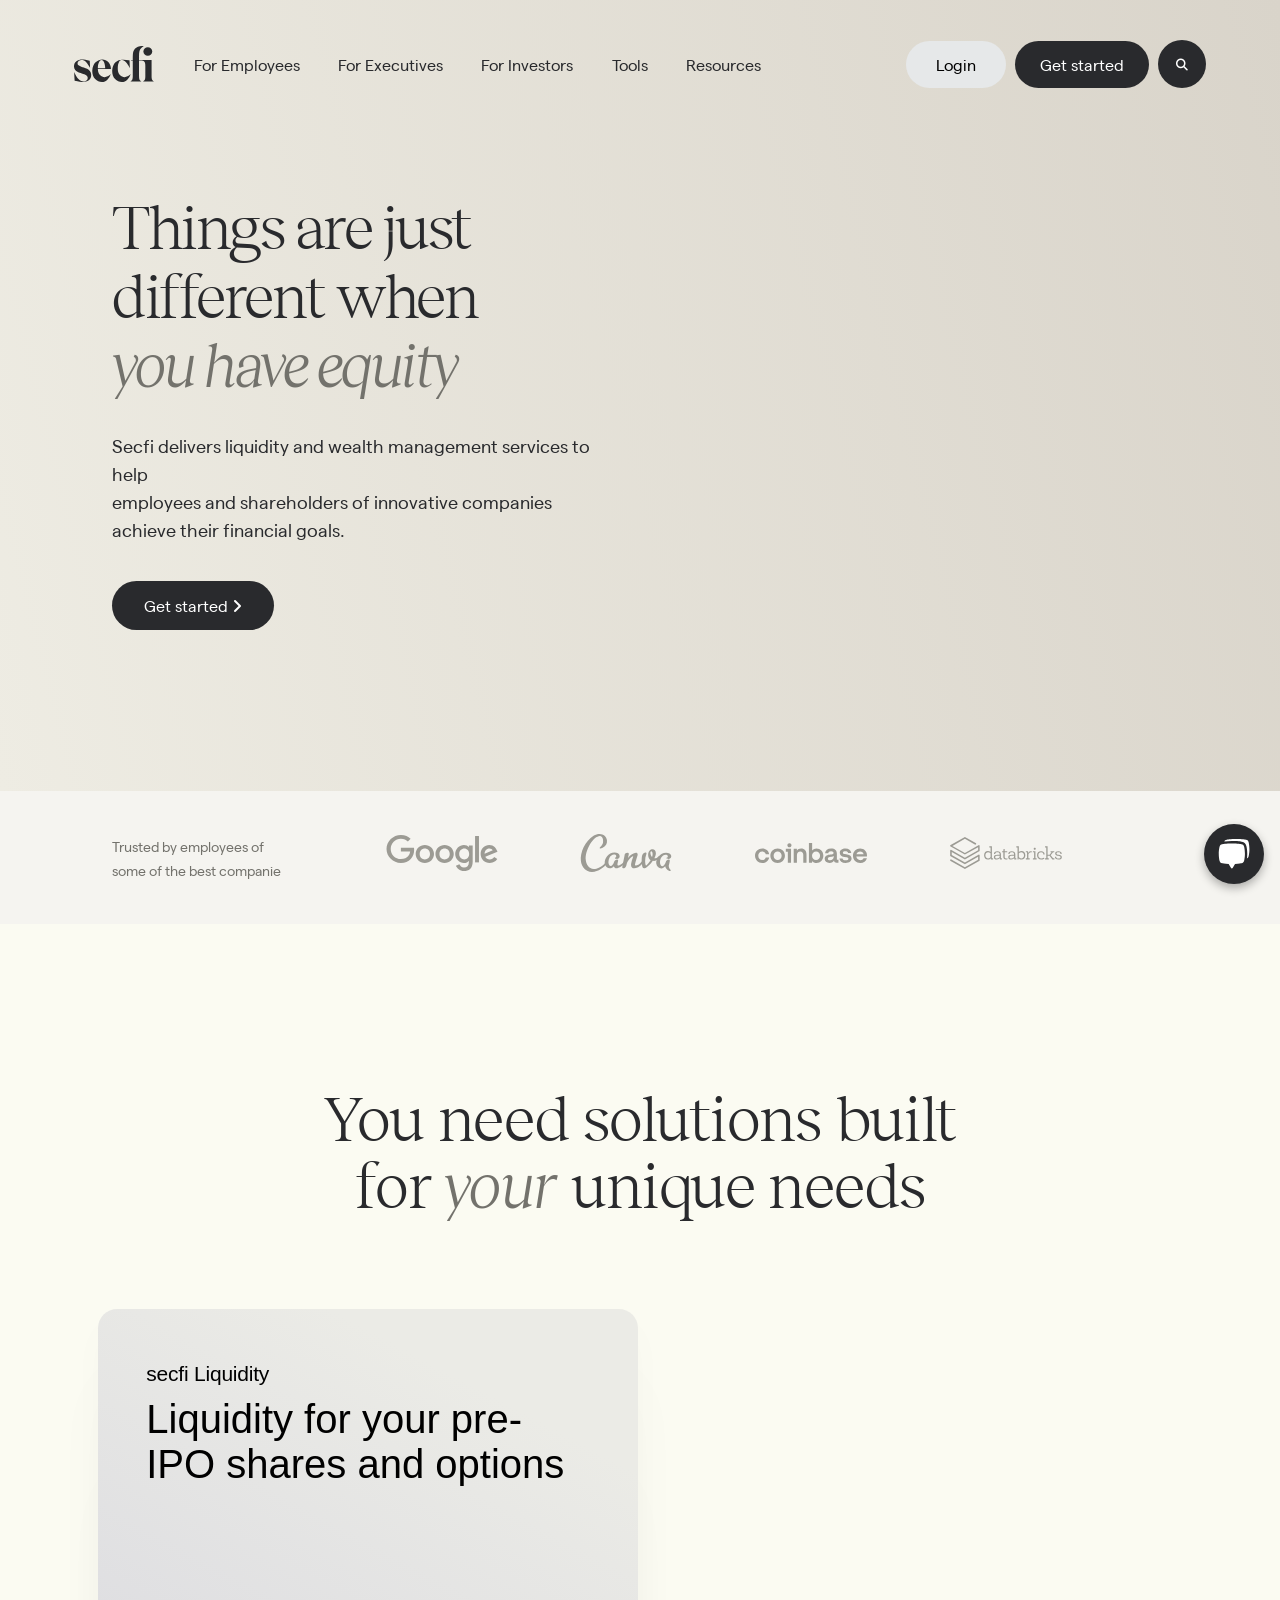
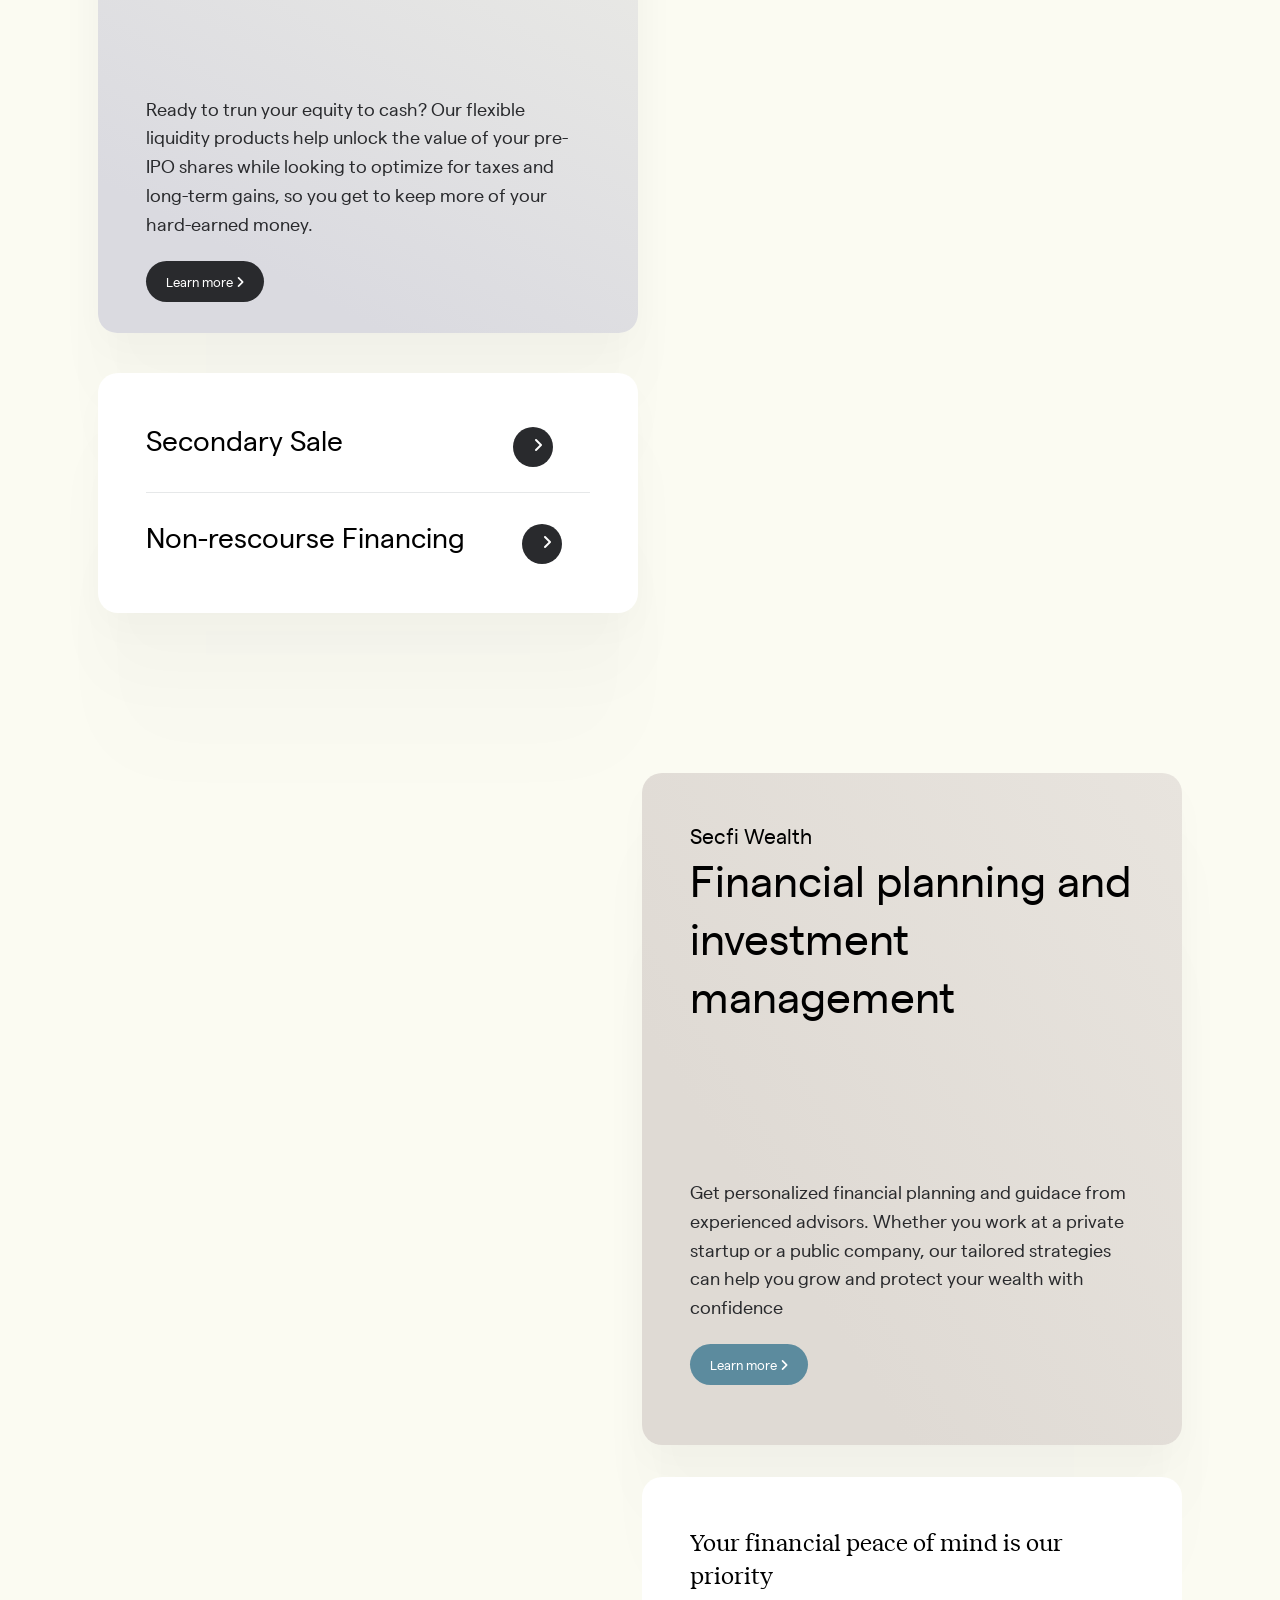
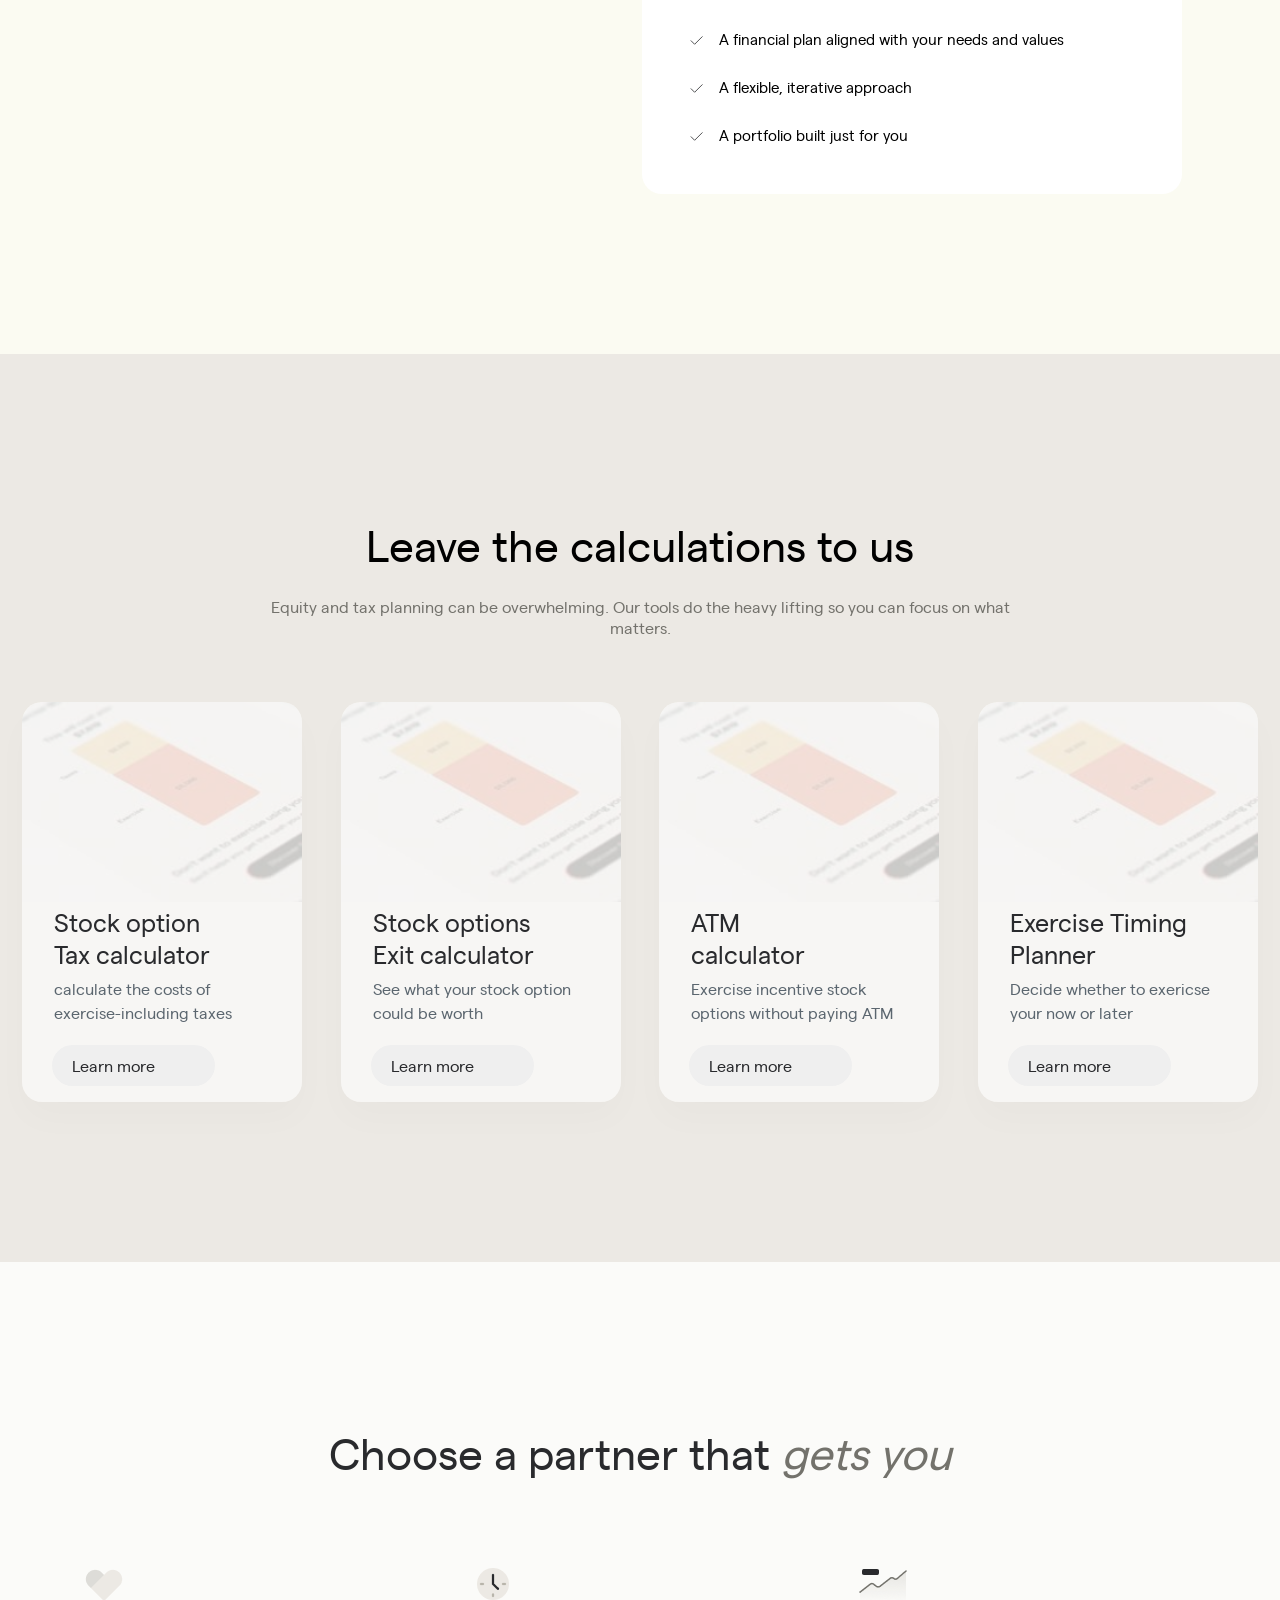
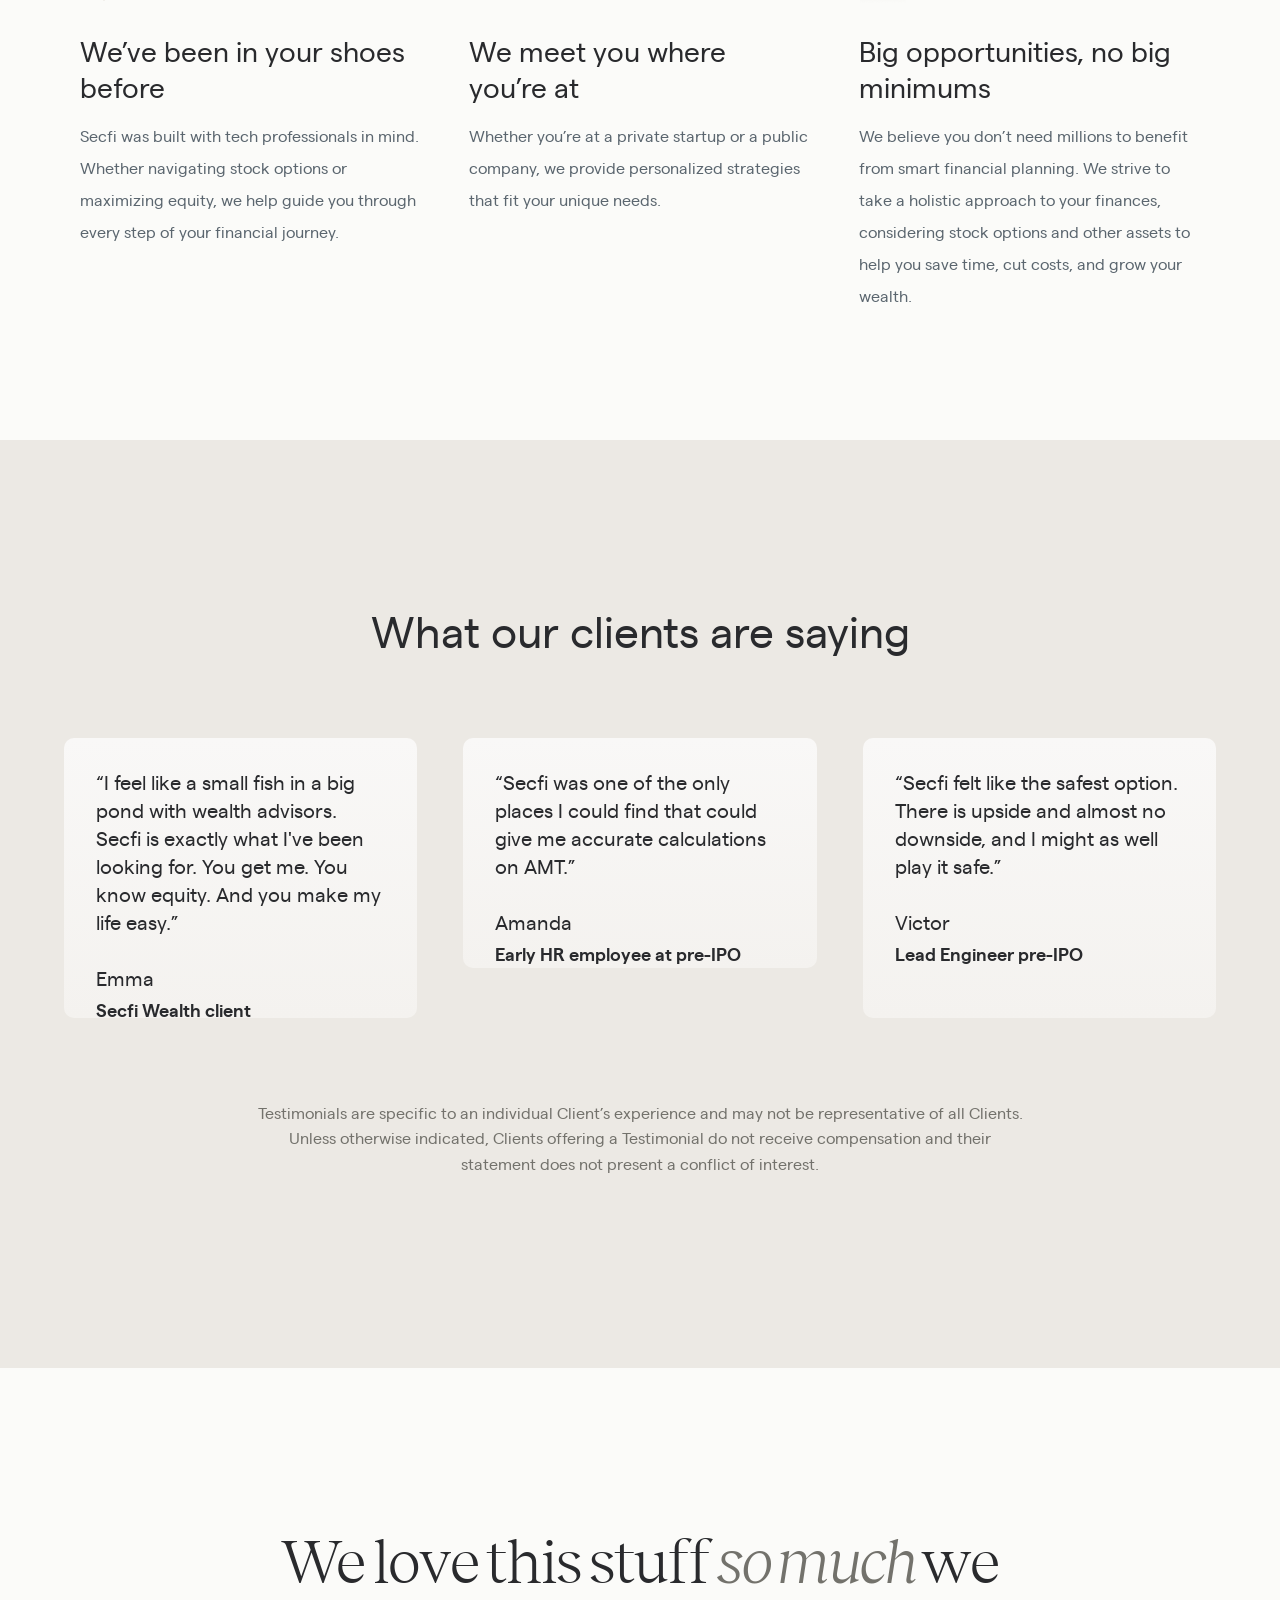
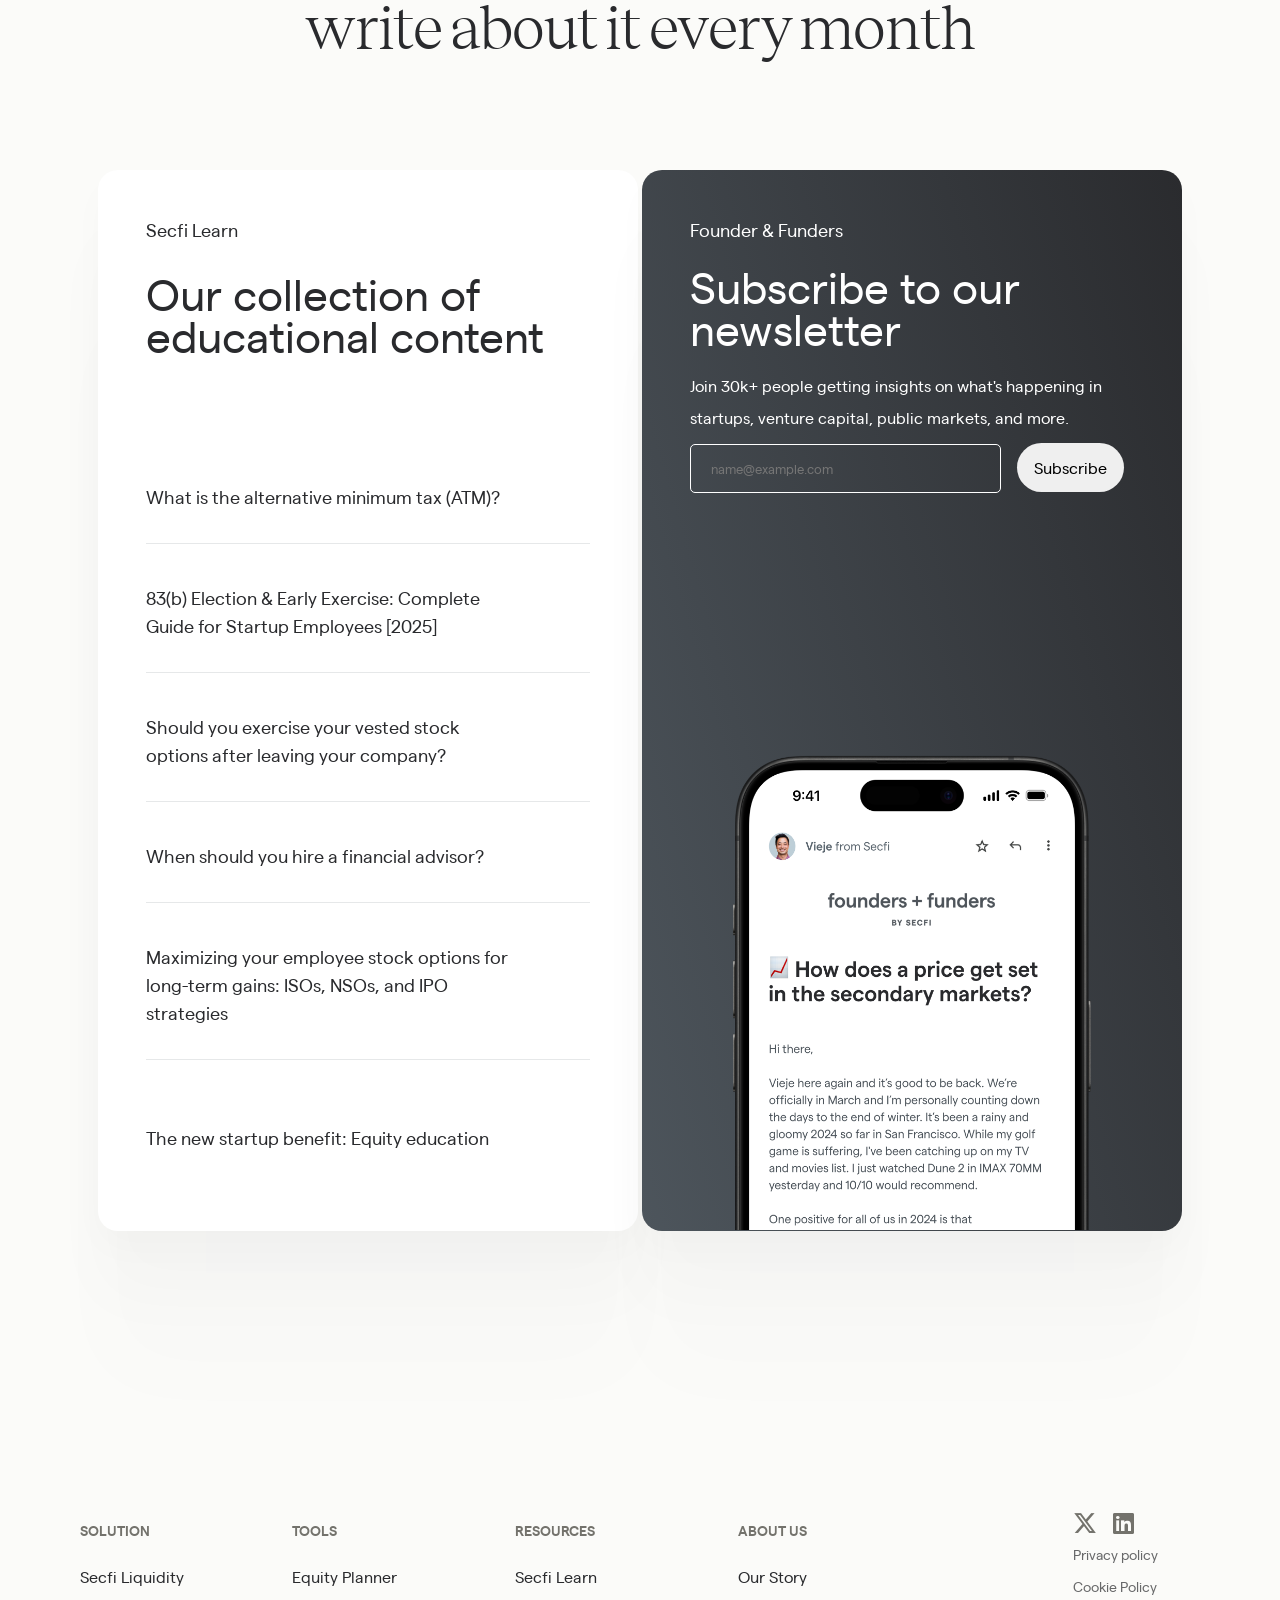
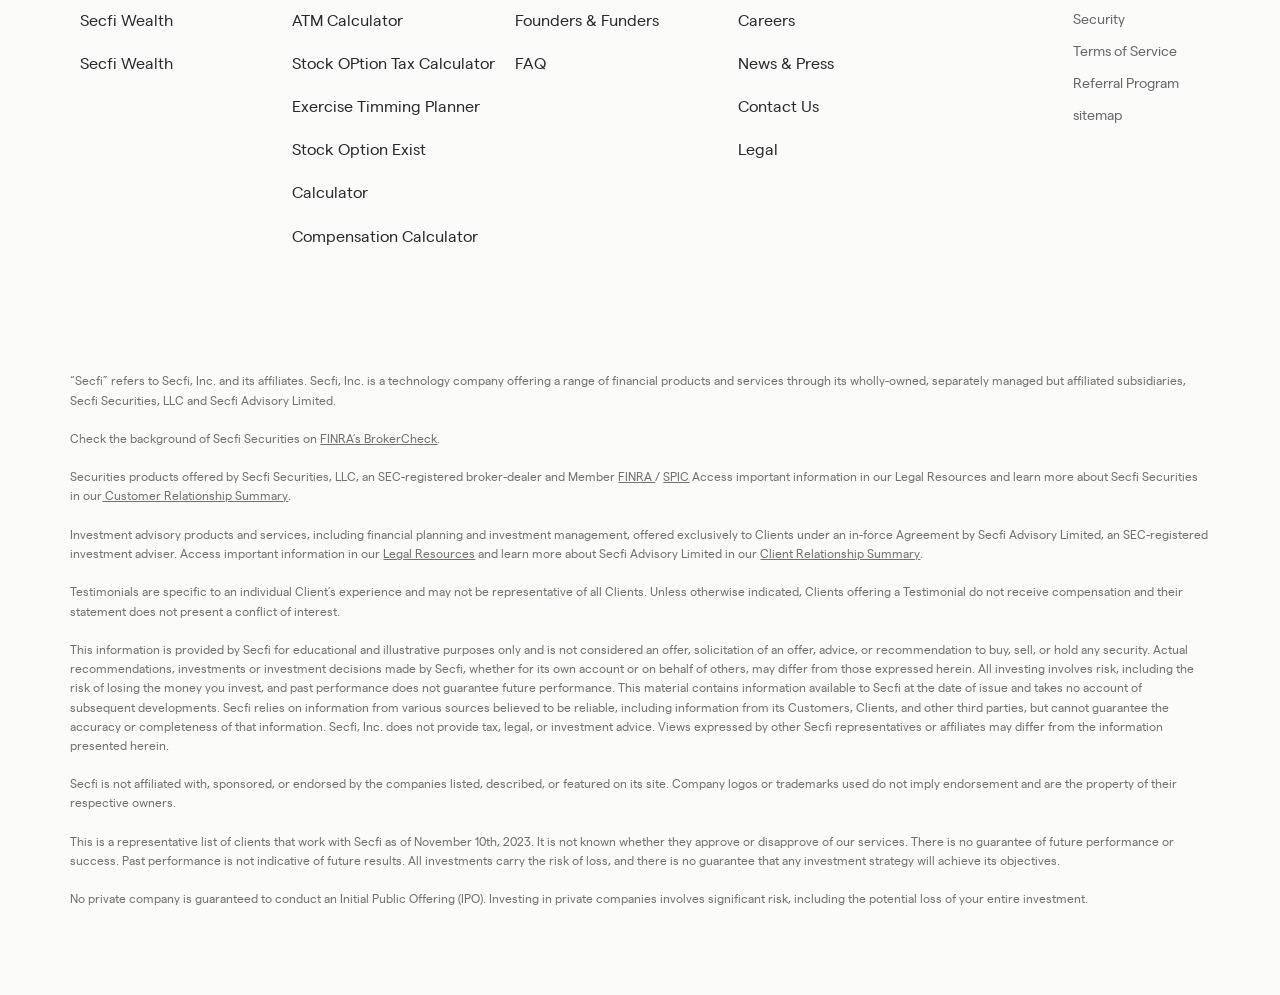
==== commit 51921d52: "css change" ====
--- a/index.html
+++ b/index.html
@@ -353,9 +353,9 @@
                     <li>
                         <h4>SOLUTION</h4>
                     </li>
-                    <li>Secfi Liquidity</li>
-                    <li>Secfi Wealth</li>
-                    <li>Secfi Asset Management</li>
+                    <li><a >Secfi Liquidity</a></li>
+                    <li><a >Secfi Wealth</a></li>
+                    <li><a> Secfi Wealth</a></li>
                 </ul>
             </div>
             <div class="tool">
@@ -363,12 +363,12 @@
                     <li>
                         <h4>TOOLS</h4>
                     </li>
-                    <li>Equity Planner </li>
-                    <li> ATM Calculator </li>
-                    <li> Stock OPtion Tax Calculator</li>
-                    <li> Exercise Timming Planner</li>
-                    <li> Stock Option Exist Calculator</li>
-                    <li> Compensation Calculator</li>
+                    <li><a>Equity Planner </a></li>
+                    <li> <a >ATM Calculator</a> </li>
+                    <li> <a >Stock OPtion Tax Calculator</a></li>
+                    <li> <a >Exercise Timming Planner</a></li>
+                    <li> <a >Stock Option Exist Calculator</a></li>
+                    <li> <a >Compensation Calculator</a></li>
                 </ul>
             </div>
             <div class="res">
@@ -376,9 +376,9 @@
                     <li>
                         <h4>RESOURCES</h4>
                     </li>
-                    <li>Secfi Learn</li>
-                    <li> Founders & Funders</li>
-                    <li>FAQ</li>
+                    <li><a >Secfi Learn</a></li>
+                    <li> <a >Founders & Funders</a></li>
+                    <li><a >FAQ</a></li>
                 </ul>
             </div>
             <div class="about">
@@ -386,11 +386,11 @@
                     <li>
                         <h4>ABOUT US</h4>
                     </li>
-                    <li>Our Story</li>
-                    <li> Careers</li>
-                    <li> News & Press</li>
-                    <li>Contact Us</li>
-                    <li>Legal</li>
+                    <li><a >Our Story</a></li>
+                    <li> <a>Careers</a></li>
+                    <li> <a >News & Press</a></li>
+                    <li><a >Contact Us</a></li>
+                    <li><a >Legal</a></li>
                 </ul>
 
             </div>
@@ -403,12 +403,12 @@
                     <ul>
 
 
-                        <li>Privacy policy</li>
-                        <li> Cookie Policy</li>
-                        <li>Security </li>
-                        <li> Terms of Service</li>
-                        <li>Referral Program </li>
-                        <li> sitemap</li>
+                        <li><a >Privacy policy</a></li>
+                        <li><a > Cookie Policy  </a></li>
+                        <li><a>Security</a> </li>
+                        <li> <a >Terms of Service</a></li>
+                        <li><a>Referral Program</a> </li>
+                        <li><a > sitemap</a></li>
                     </ul>
 
                 </div>
--- a/secfi.css
+++ b/secfi.css
@@ -364,6 +364,7 @@
     width: 100%;
     padding: 160px 0 160px 0;
     background-color: #fbfbf2;
+    
 
 }
 
@@ -389,9 +390,11 @@
 
 .box {
     display: flex;
-
-    /* justify-content: space-around; */
-    gap: 2.5rem;
+    margin: 0 32.5px;
+    padding: 0 4rem;
+
+    justify-content: space-around;
+    /* gap: 2.5rem; */
 
 
 
@@ -405,7 +408,7 @@
     border-radius: 1.2rem;
     box-shadow: 0 17px 37px 0 rgba(41, 42, 45, .02), 0 67px 67px 0 rgba(41, 42, 45, .02), 0 150px 90px 0 rgba(41, 42, 45, .012), 0 267px 107px 0 rgba(41, 42, 45, 0), 0 417px 117px 0 rgba(41, 42, 45, 0);
     padding: 2.7rem 3rem;
-    margin-left: 7rem;
+    /* margin-left: 7rem; */
     cursor: pointer;
 }
 
@@ -472,7 +475,7 @@
 
     height: 240px;
     padding: 48px;
-    margin-left: 7rem;
+    /* margin-left: 7rem; */
     margin-top: 2.5rem;
     border-radius: 20px;
     background-color: rgb(255, 255, 255);
@@ -521,11 +524,15 @@
 
 
 .solution2 .box2 {
-    margin: 10rem 0 0 0;
+    /* margin: 10rem 0 0 0; */
     display: flex;
-    margin-left: 7rem;
-
-    gap: 2.5rem;
+    margin: 10rem 32.5px 0;
+    padding: 0 4rem;
+
+    justify-content: space-around;
+    /* margin-left: 7rem; */
+
+    /* gap: 2.5rem; */
 
 
 
@@ -796,7 +803,8 @@
     font-size: 20px;
     line-height: 1.4;
     color: #292A2D;
-    font-weight: 400;
+    font-weight: 500;
+    
 }
 
 .name1,
@@ -860,19 +868,25 @@
     padding-bottom: 7rem;
     font-size: 62px;
     font-weight: 100;
-    line-height: 5rem;
+    line-height: 4rem;
+    word-spacing: -5.5px;
+    letter-spacing: -1px;
 }
 
 .faq-img {
     display: flex;
-    gap: 2.5rem;
+    /* gap: 2.5rem; */
+    margin: 0 32.5px;
+    padding: 0 4rem;
+
+    justify-content: space-around;
 }
 
 .qus {
     width: 540px;
     height: 1061px;
     border-radius: 20px;
-    margin-left: 7rem;
+    /* margin-left: 7rem; */
     background-color: #ffffff;
     box-shadow: 0 17px 37px 0 rgba(41, 42, 45, .02), 0 67px 67px 0 rgba(41, 42, 45, .02), 0 150px 90px 0 rgba(41, 42, 45, .012), 0 267px 107px 0 rgba(41, 42, 45, 0), 0 417px 117px 0 rgba(41, 42, 45, 0);
 }
@@ -1007,6 +1021,11 @@
     font-weight: 100;
 }
 
+.table li a:hover{
+    text-decoration: underline;
+    transition: 0.9s;
+}
+
 .sol {
     width: 250px;
     height: 300px;
@@ -1110,4 +1129,369 @@
 
 .data a {
     color: #73726C;
+}
+
+
+
+
+/* ===========================
+   BASIC RESPONSIVE FIXES
+   (add AFTER all your existing CSS)
+=========================== */
+
+html, body {
+    max-width: 100%;
+    overflow-x: hidden;
+}
+
+img,
+video {
+    max-width: 100%;
+    height: auto;
+    /* display: block; */
+}
+
+
+@media (max-width: 1024px) {
+
+    /* ---------- HERO ---------- */
+    .hero {
+        flex-direction: column;
+        padding: 3rem 2rem 5rem;
+        gap: 3rem;
+    }
+
+    .hero-text {
+        max-width: 100%;
+    }
+
+    .hero-video {
+        width: 100%;
+        max-width: 640px;
+        height: auto;
+        margin: 0 auto;
+    }
+
+    .hero-video video {
+        width: 100%;
+        height: auto;
+    }
+
+    /* ---------- TRUST STRIP ---------- */
+    .trust {
+        padding: 2rem 2rem;
+        gap: 2rem;
+    }
+
+    .trust p {
+        margin-left: 0;
+    }
+
+    .trust ul {
+        flex-wrap: wrap;
+        justify-content: center;
+        gap: 2rem;
+    }
+
+    .trust ul li {
+        margin: 0;
+    }
+
+    /* ---------- SOLUTION SECTIONS ---------- */
+    .countainer2 {
+        padding: 100px 0;
+    }
+
+    .box,
+    .solution2 .box2 {
+        flex-direction: column;
+        align-items: center;
+        padding: 0 2rem;
+        margin: 0 1.5rem;
+    }
+
+    .solution .b1,
+    .solution .b2,
+    .solution .b3,
+    .solution2 .box2 .b4,
+    .adjust2 .b5,
+    .adjust2 .b6 {
+        width: 100%;
+        max-width: 640px;
+        height: auto;
+        margin: 0 auto 2rem;
+    }
+
+    .solution .b2 video,
+    .solution2 .box2 .b4 video {
+        width: 100%;
+        height: auto;
+    }
+
+    /* Fix the huge top margin inside this paragraph on smaller screens */
+    .adjust2 .b5 p {
+        margin-top: 1.5rem;
+    }
+
+    /* ---------- CALCULATE CARDS ---------- */
+    .calculate {
+        padding: 100px 0;
+    }
+
+    .calculate .call {
+        flex-wrap: wrap;
+        justify-content: center;
+        padding: 0 2rem;
+        row-gap: 2rem;
+    }
+
+    .calculate .call > div {
+        width: 45%;
+        max-width: 380px;
+        margin: 0 auto;
+        height: auto;
+    }
+
+    /* ---------- PARTNER TEXT BLOCKS ---------- */
+    .text {
+        flex-wrap: wrap;
+        justify-content: center;
+        gap: 2rem;
+        padding: 0 2rem;
+    }
+
+    .text .t1,
+    .text .t2,
+    .text .t3 {
+        width: 100%;
+        max-width: 360px;
+        margin: 0 auto;
+        height: auto;
+    }
+
+    /* ---------- REVIEWS ---------- */
+    .rew {
+        flex-direction: column;
+        margin: 0 2rem;
+        gap: 2rem;
+    }
+
+    .card1,
+    .card2,
+    .card3 {
+        width: 100%;
+        max-width: 780px;
+        margin: 0 auto;
+        height: auto;
+    }
+
+    /* ---------- FAQ / SUBSCRIBE SECTION ---------- */
+    .faq-img {
+        flex-direction: column;
+        align-items: center;
+        padding: 0 2rem;
+        margin: 0 1.5rem;
+        gap: 2rem;
+    }
+
+    .qus,
+    .sub {
+        width: 100%;
+        max-width: 640px;
+        height: auto;
+        margin: 0 auto;
+    }
+
+    .faq .sub img {
+        width: 100%;
+        height: auto;
+        margin-top: 2rem;
+    }
+
+    /* ---------- FOOTER LIST COLUMNS ---------- */
+    .table {
+        flex-wrap: wrap;
+        margin-left: 2rem;
+        margin-right: 2rem;
+        row-gap: 2rem;
+    }
+
+    .sol,
+    .tool,
+    .res,
+    .about,
+    .social {
+        width: 50%;
+        margin-left: 0;
+        margin-bottom: 1rem;
+    }
+}
+
+@media (max-width: 768px) {
+
+    /* ---------- NAVBAR ---------- */
+    .navbar {
+        padding: 1rem 1.25rem;
+        flex-direction: column;
+        align-items: flex-start;
+        gap: 1rem;
+    }
+
+    .nav-left {
+        display: flex;
+        flex-direction: column;
+        align-items: flex-start;
+        gap: 0.75rem;
+    }
+
+    .nav-left ul {
+        margin-left: 0;
+        flex-wrap: wrap;
+        gap: 1rem;
+    }
+
+    .nav-right {
+        width: 100%;
+        justify-content: flex-start;
+        flex-wrap: wrap;
+        gap: 0.5rem;
+    }
+
+    .nav-left ul li a {
+        font-size: 14px;
+    }
+
+    /* ---------- HERO ---------- */
+    .hero {
+        padding: 2.5rem 1.5rem 4rem;
+        gap: 2rem;
+    }
+
+    .hero-text {
+        text-align: left;
+        max-width: 100%;
+    }
+
+    .hero-text h1 {
+        font-size: 36px;
+        line-height: 1.25;
+    }
+
+    .hero-text p {
+        font-size: 16px;
+    }
+
+    .hero-btn {
+        width: 100%;
+    }
+
+    /* ---------- TRUST ---------- */
+    .trust {
+        flex-direction: column;
+        align-items: flex-start;
+        padding: 1.5rem 1.5rem;
+        gap: 1.5rem;
+    }
+
+    .trust ul {
+        justify-content: flex-start;
+        flex-wrap: wrap;
+        gap: 1.5rem;
+    }
+
+    /* ---------- SOLUTION TITLE ---------- */
+    .solution h1 {
+        font-size: 32px;
+        line-height: 1.3;
+        margin: 0 1.5rem 3rem;
+    }
+
+    .countainer2 {
+        padding: 80px 0;
+    }
+
+    /* ---------- CALCULATE ---------- */
+    .calculate {
+        padding: 80px 0;
+    }
+
+    .calculate h3 {
+        font-size: 32px;
+    }
+
+    #pp1 {
+        padding: 0 1.5rem;
+        font-size: 14px;
+    }
+
+    #pp1 br {
+        display: none;
+    }
+
+    .calculate .call > div {
+        width: 100%;
+        max-width: 360px;
+    }
+
+    /* ---------- PARTNER ---------- */
+    .partner {
+        padding: 80px 0 40px;
+    }
+
+    .partner h1 {
+        font-size: 30px;
+        line-height: 1.3;
+        margin: 0 1.5rem;
+    }
+
+    /* ---------- REVIEW ---------- */
+    .review {
+        padding: 80px 0;
+    }
+
+    .review h3 {
+        font-size: 30px;
+        padding-bottom: 2.5rem;
+    }
+
+    .review .note {
+        margin: 2rem 1.5rem;
+        font-size: 14px;
+    }
+
+    /* ---------- FAQ ---------- */
+    .faq {
+        padding: 80px 0;
+    }
+
+    .faq h1 {
+        font-size: 32px;
+        line-height: 1.35;
+        padding: 0 1.5rem 3rem;
+    }
+
+    /* ---------- FOOTER LIST ---------- */
+    .list {
+        padding: 80px 0 100px;
+    }
+
+    .table {
+        margin-left: 1.5rem;
+        margin-right: 1.5rem;
+    }
+
+    .sol,
+    .tool,
+    .res,
+    .about,
+    .social {
+        width: 100%;
+    }
+
+    /* ---------- DISCLAIMER TEXT ---------- */
+    .data {
+        padding: 0 1.5rem 2rem;
+        font-size: 11px;
+        line-height: 1.4rem;
+    }
 }
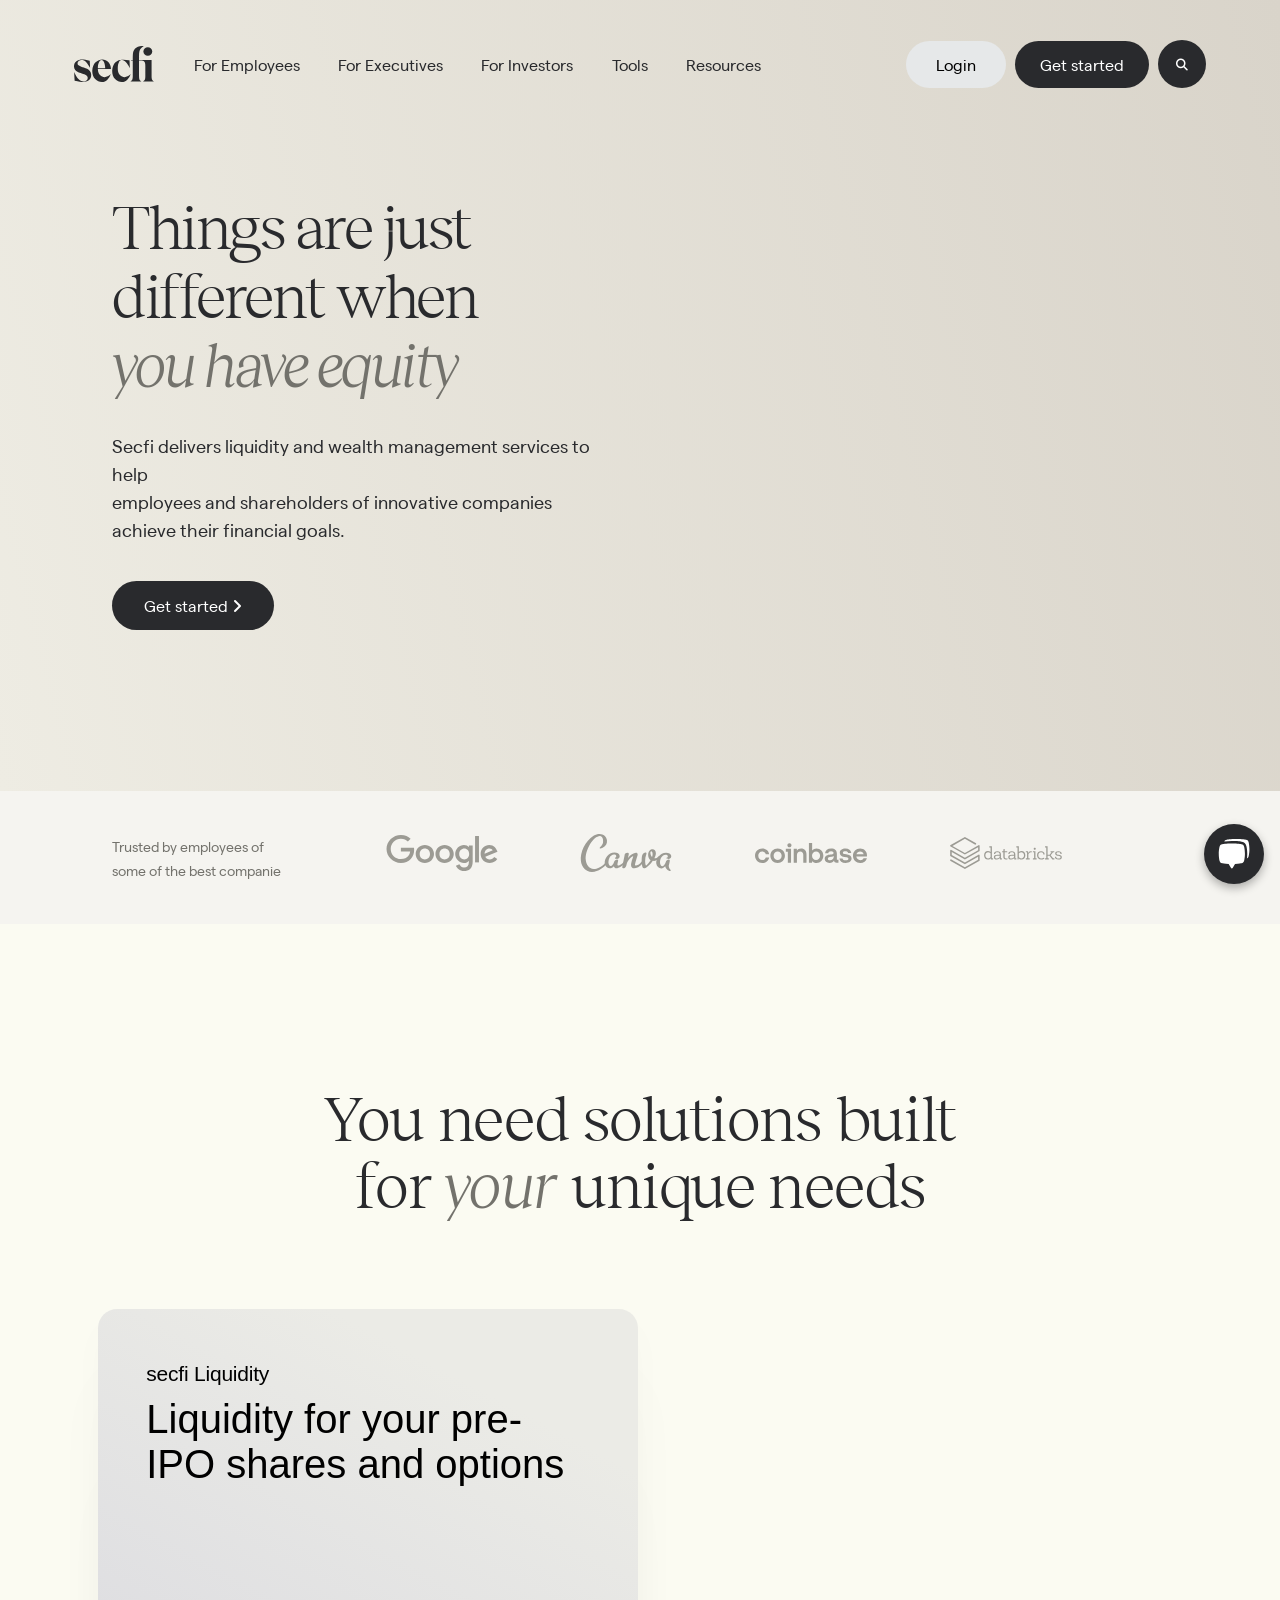
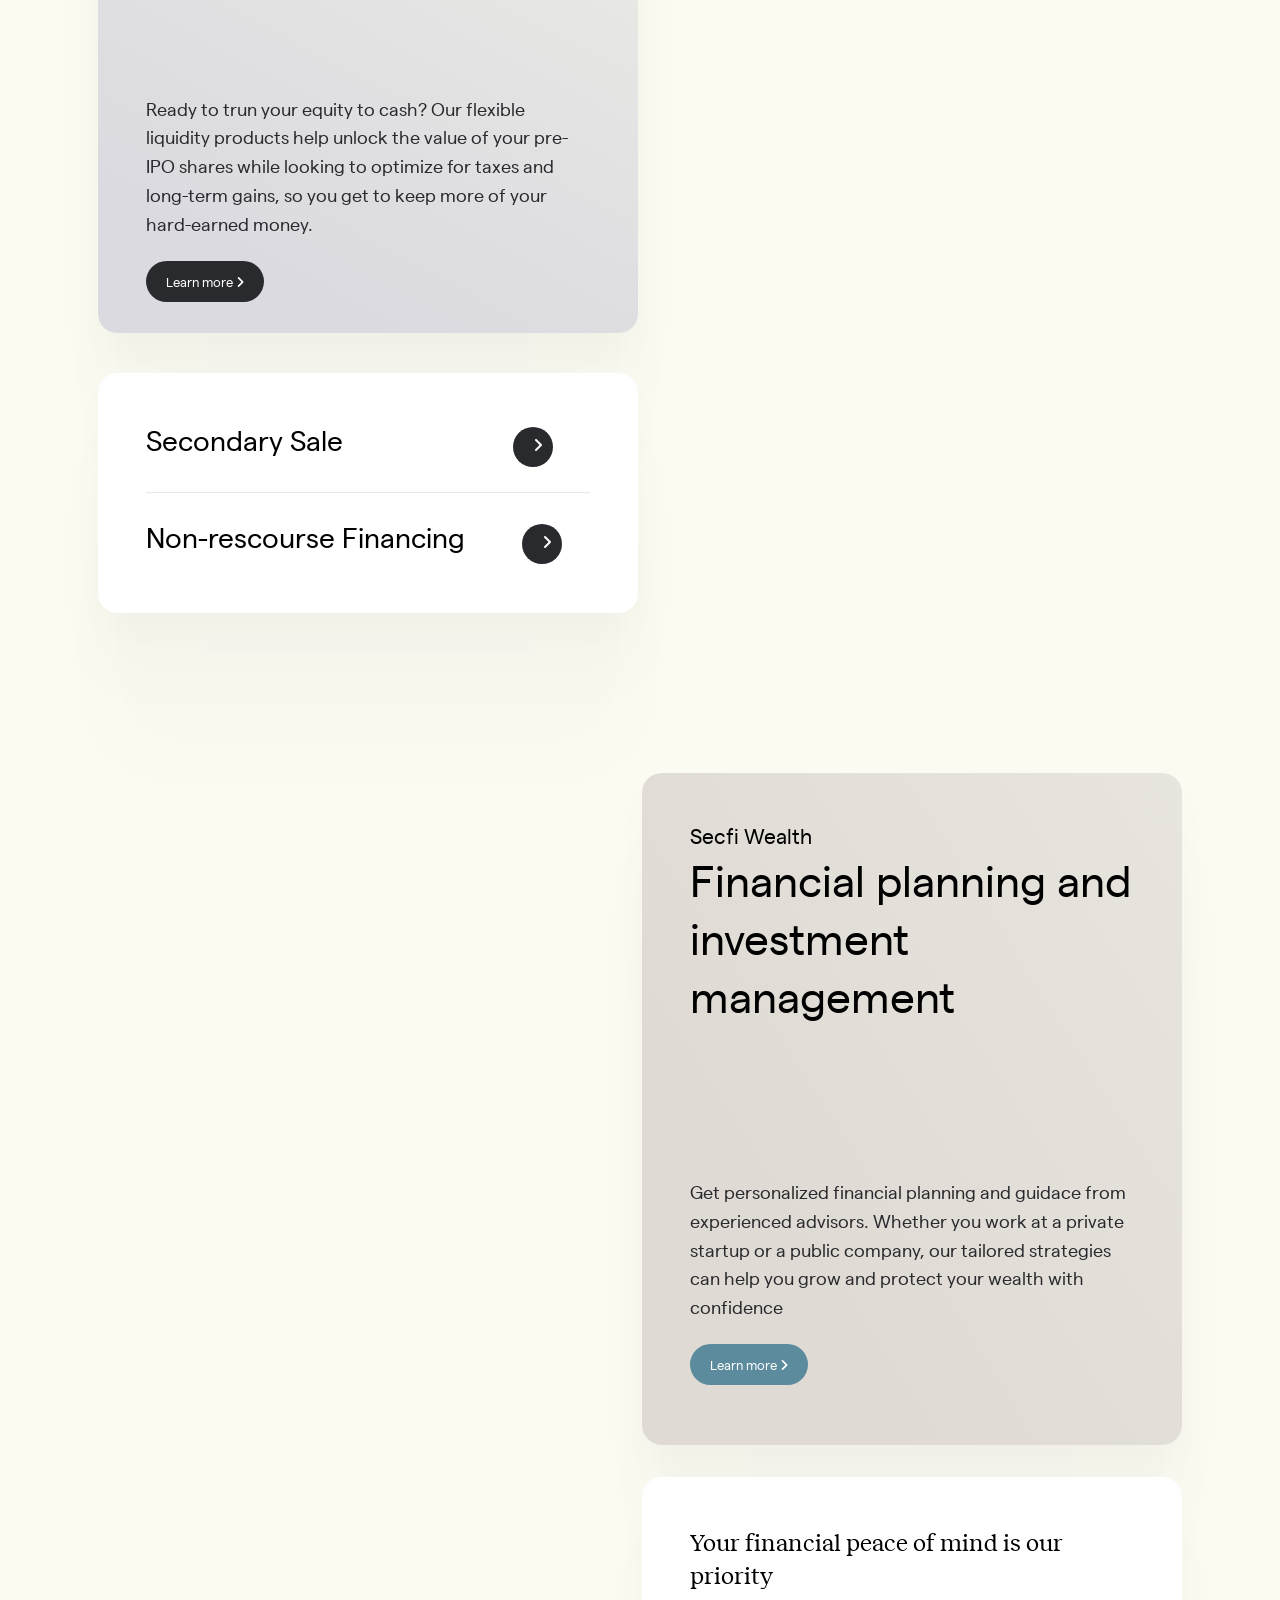
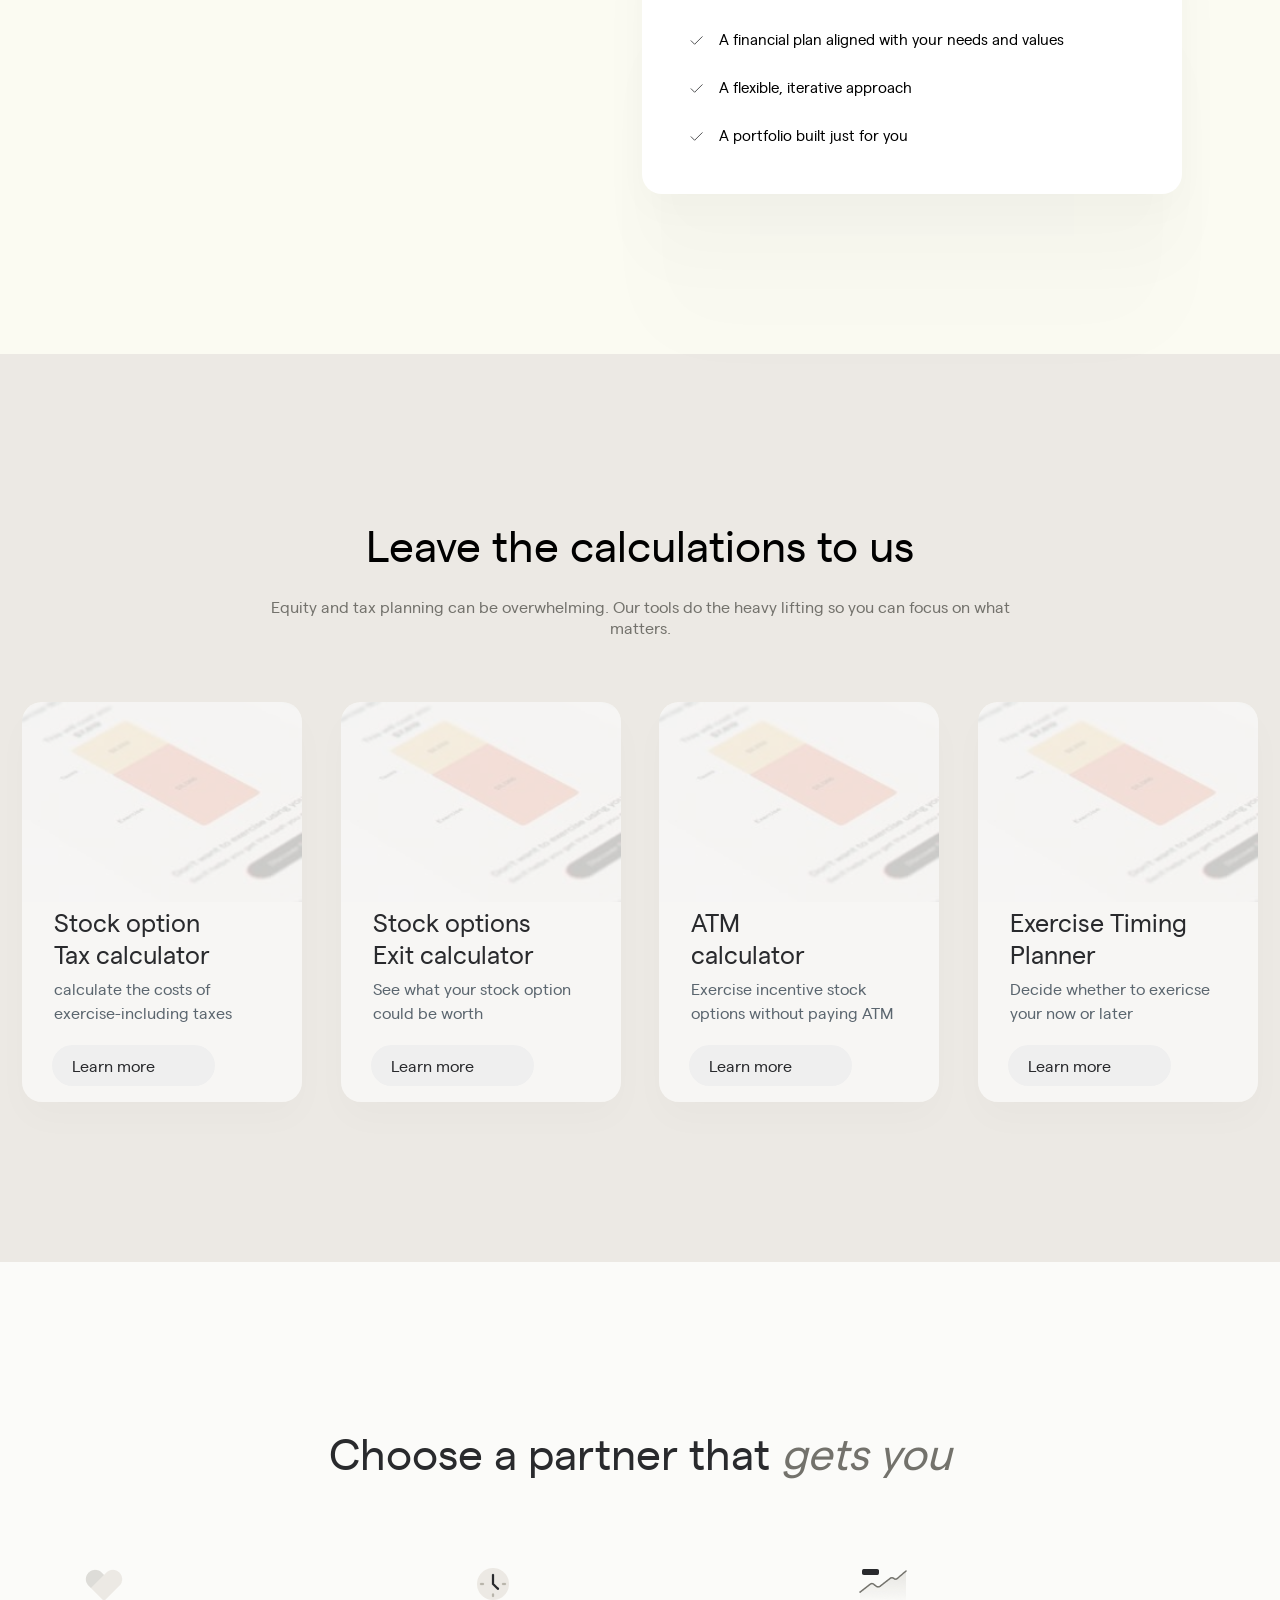
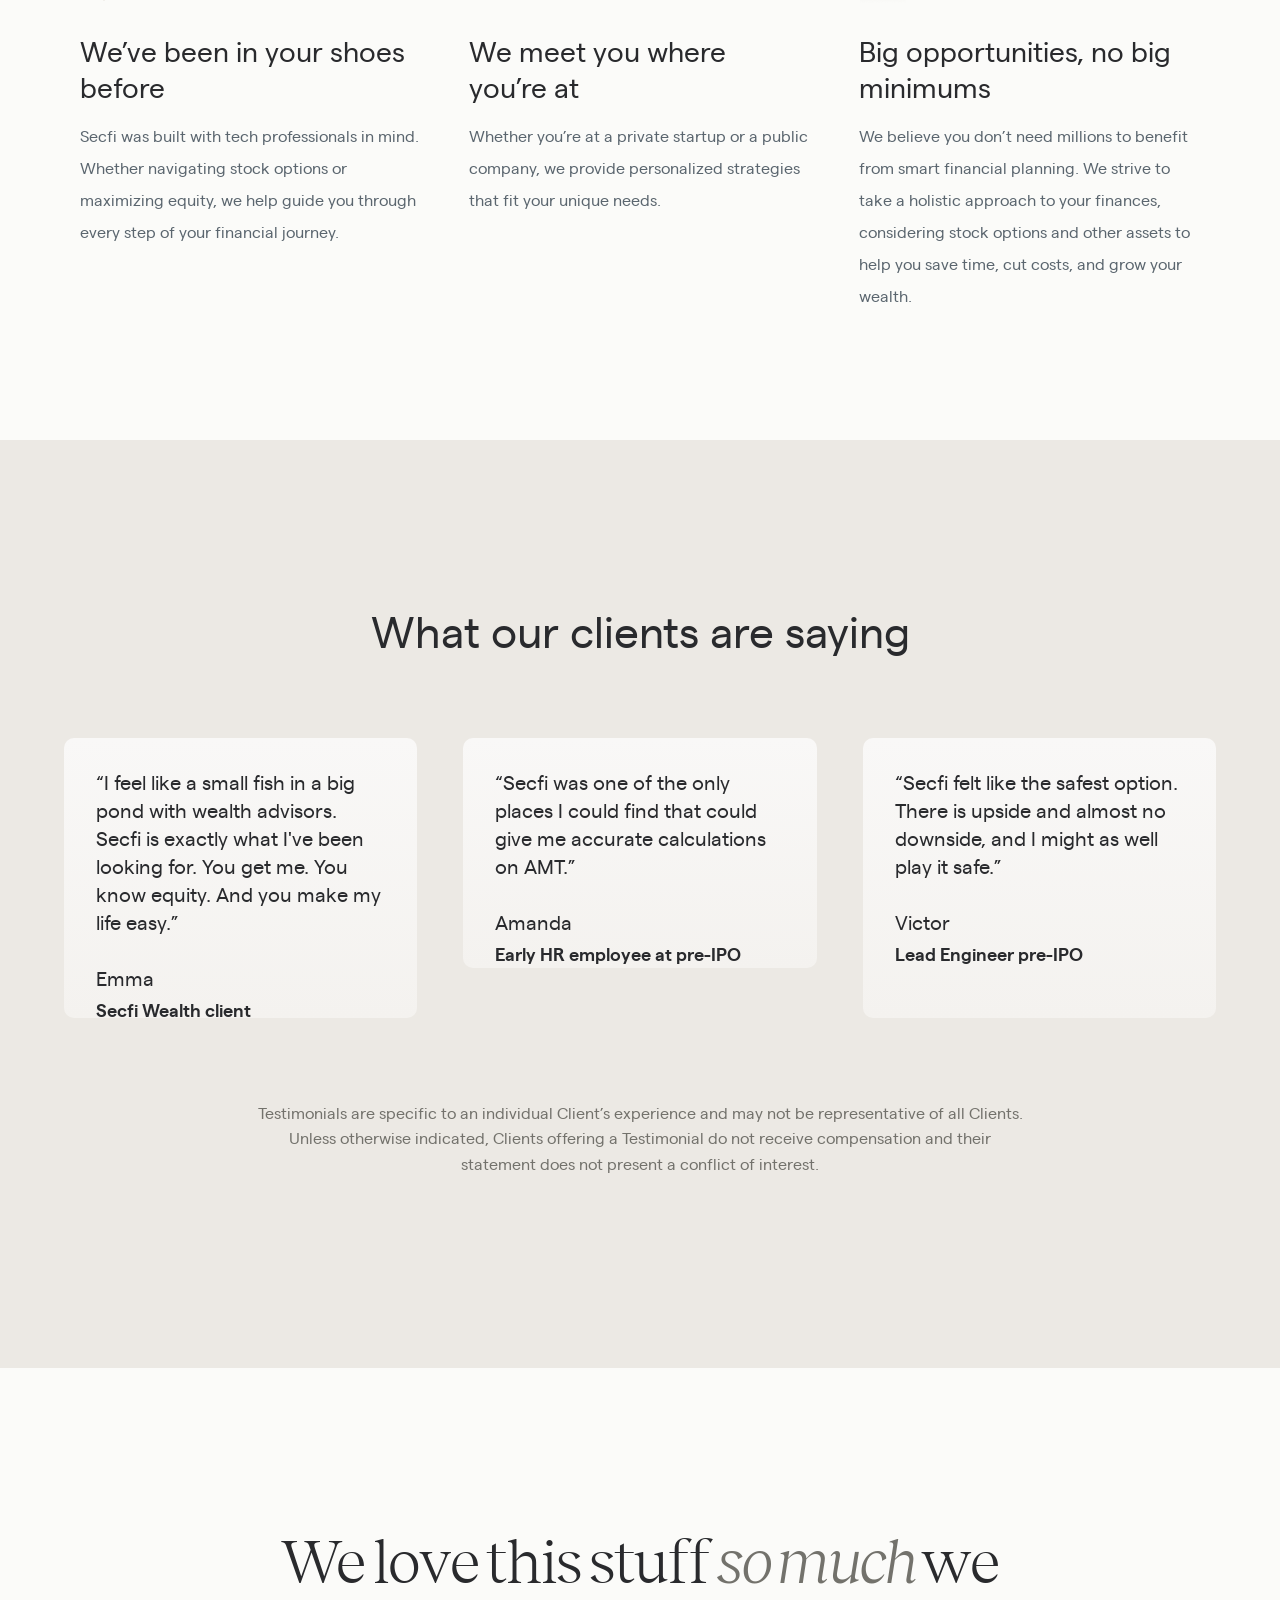
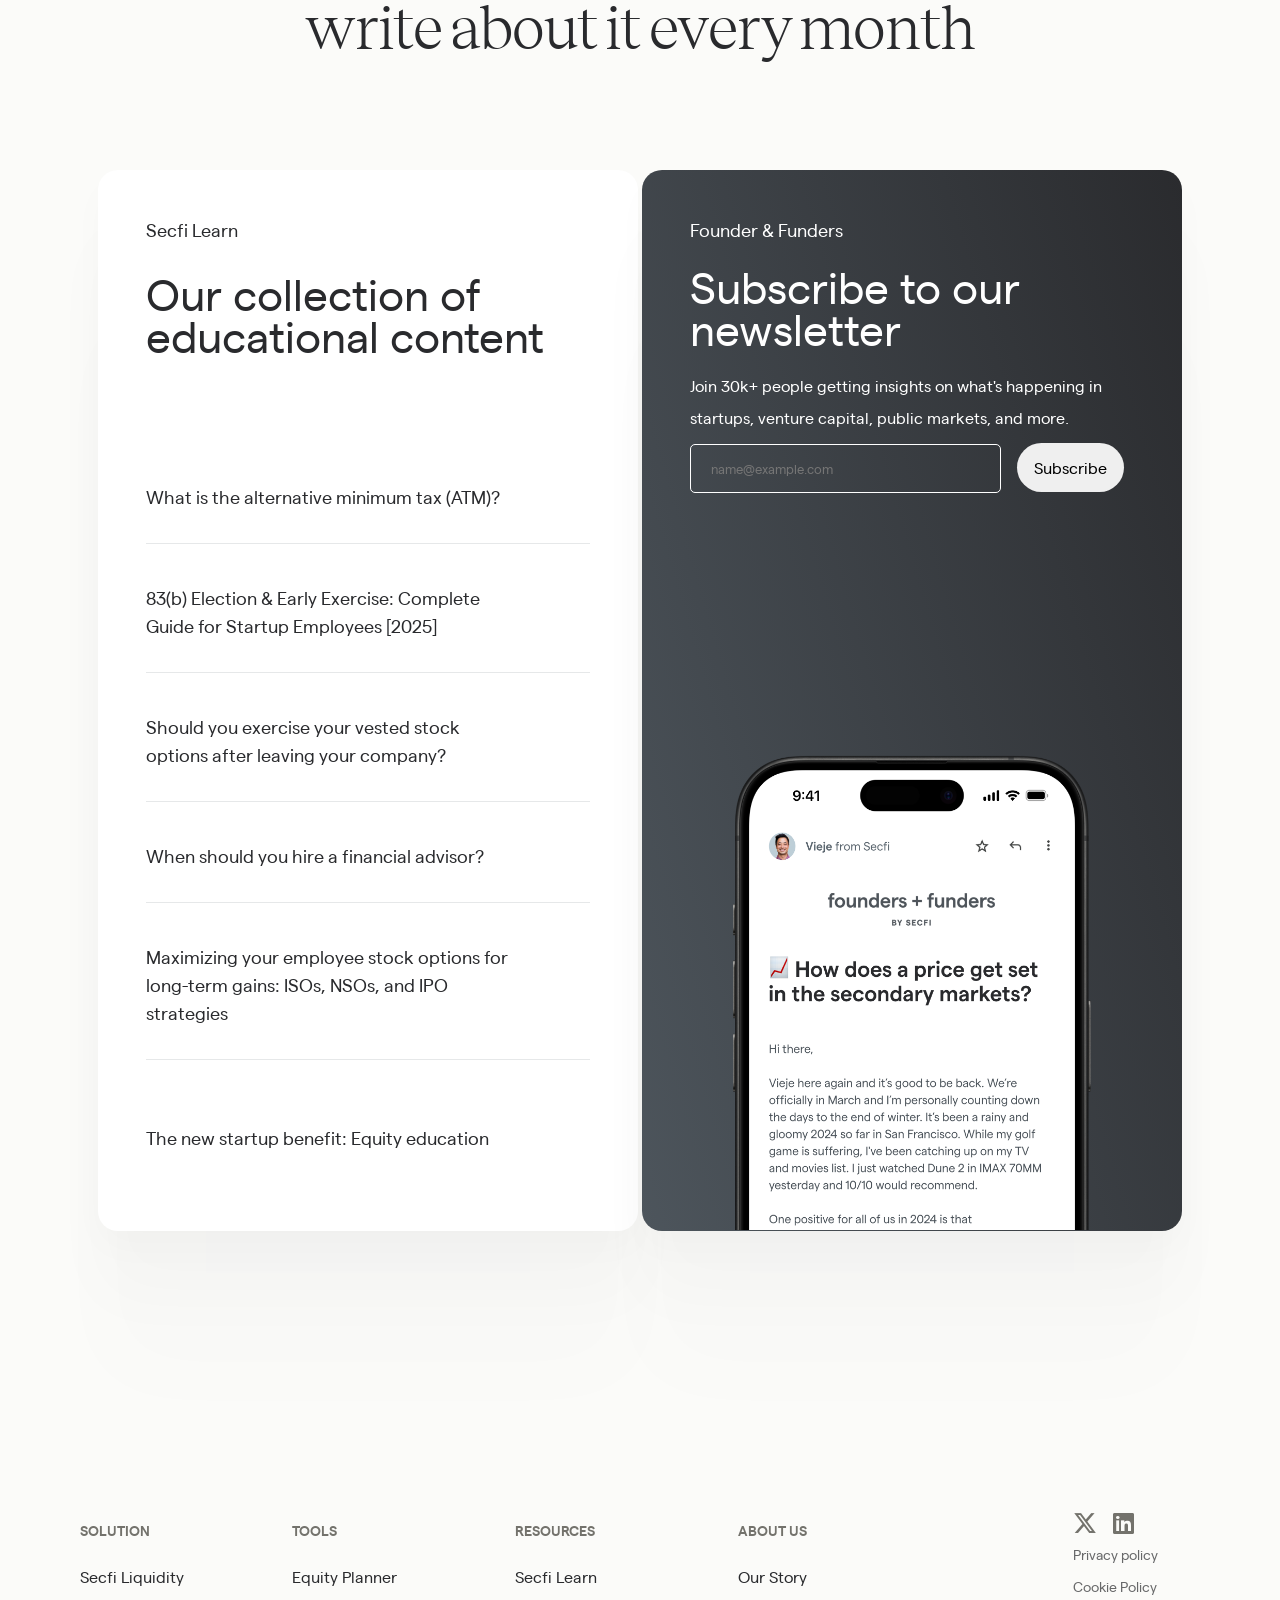
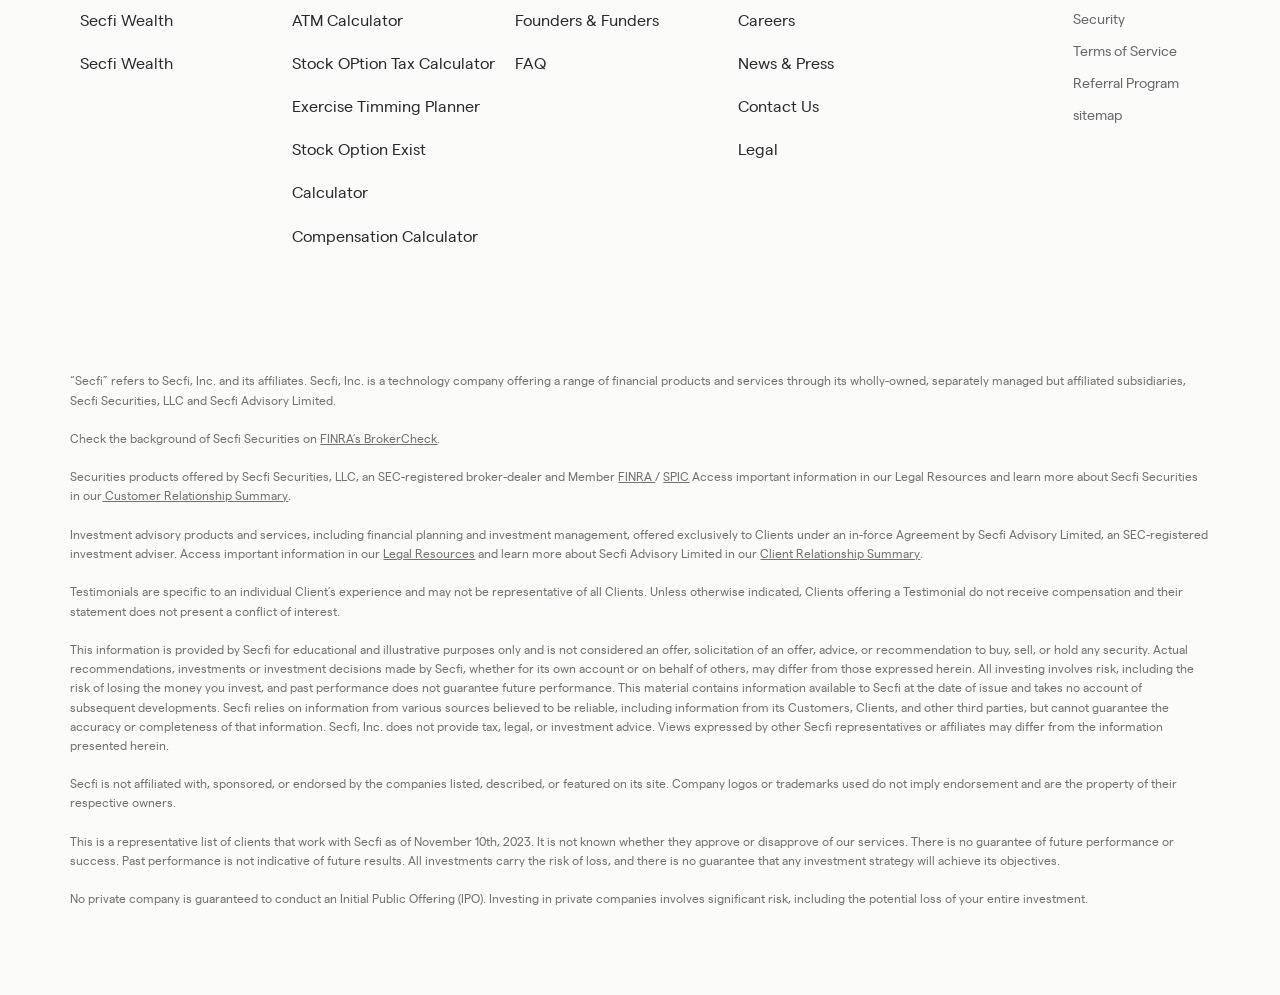
==== commit 5e7740f3: "favicon" ====
--- a/index.html
+++ b/index.html
@@ -5,6 +5,8 @@
     <meta charset="UTF-8">
     <meta name="viewport" content="width=device-width, initial-scale=1.0">
     <title>Secfi Landing Page</title>
+<link rel="icon" href="favicon.png" type="image/png">
+<link rel="apple-touch-icon" href="favicon.png">
 
     <link rel="stylesheet" href="secfi.css">
     <link rel="preload" href="/fonts/matter-regular-web.woff2" as="font" crossorigin="" type="font/woff2">
--- a/secfi.css
+++ b/secfi.css
@@ -612,6 +612,7 @@
     background-color: white;
     border-radius: 20px;
     padding: 3rem 3rem;
+    box-shadow: 0 17px 37px 0 rgba(41, 42, 45, .02), 0 67px 67px 0 rgba(41, 42, 45, .02), 0 150px 90px 0 rgba(41, 42, 45, .012), 0 267px 107px 0 rgba(41, 42, 45, 0), 0 417px 117px 0 rgba(41, 42, 45, 0);
 }
 
 .adjust2 .b6 h2 {
